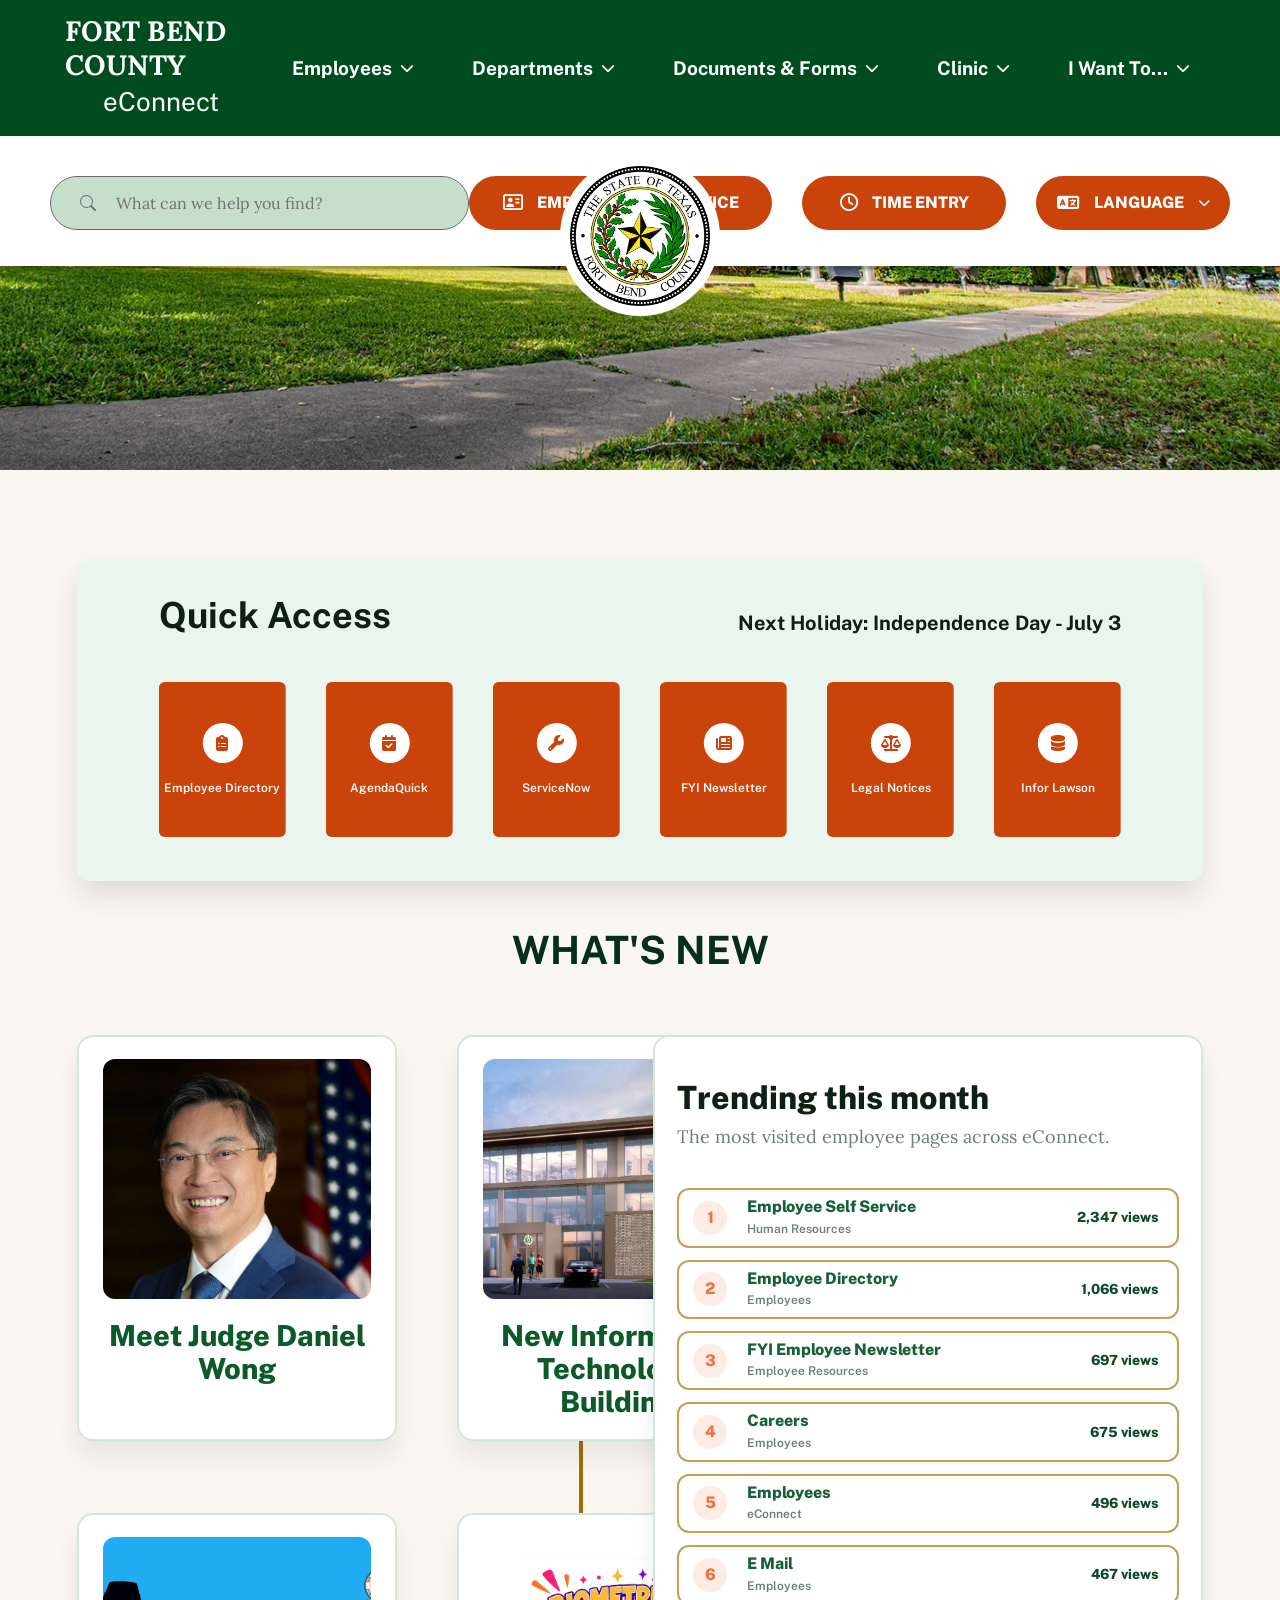
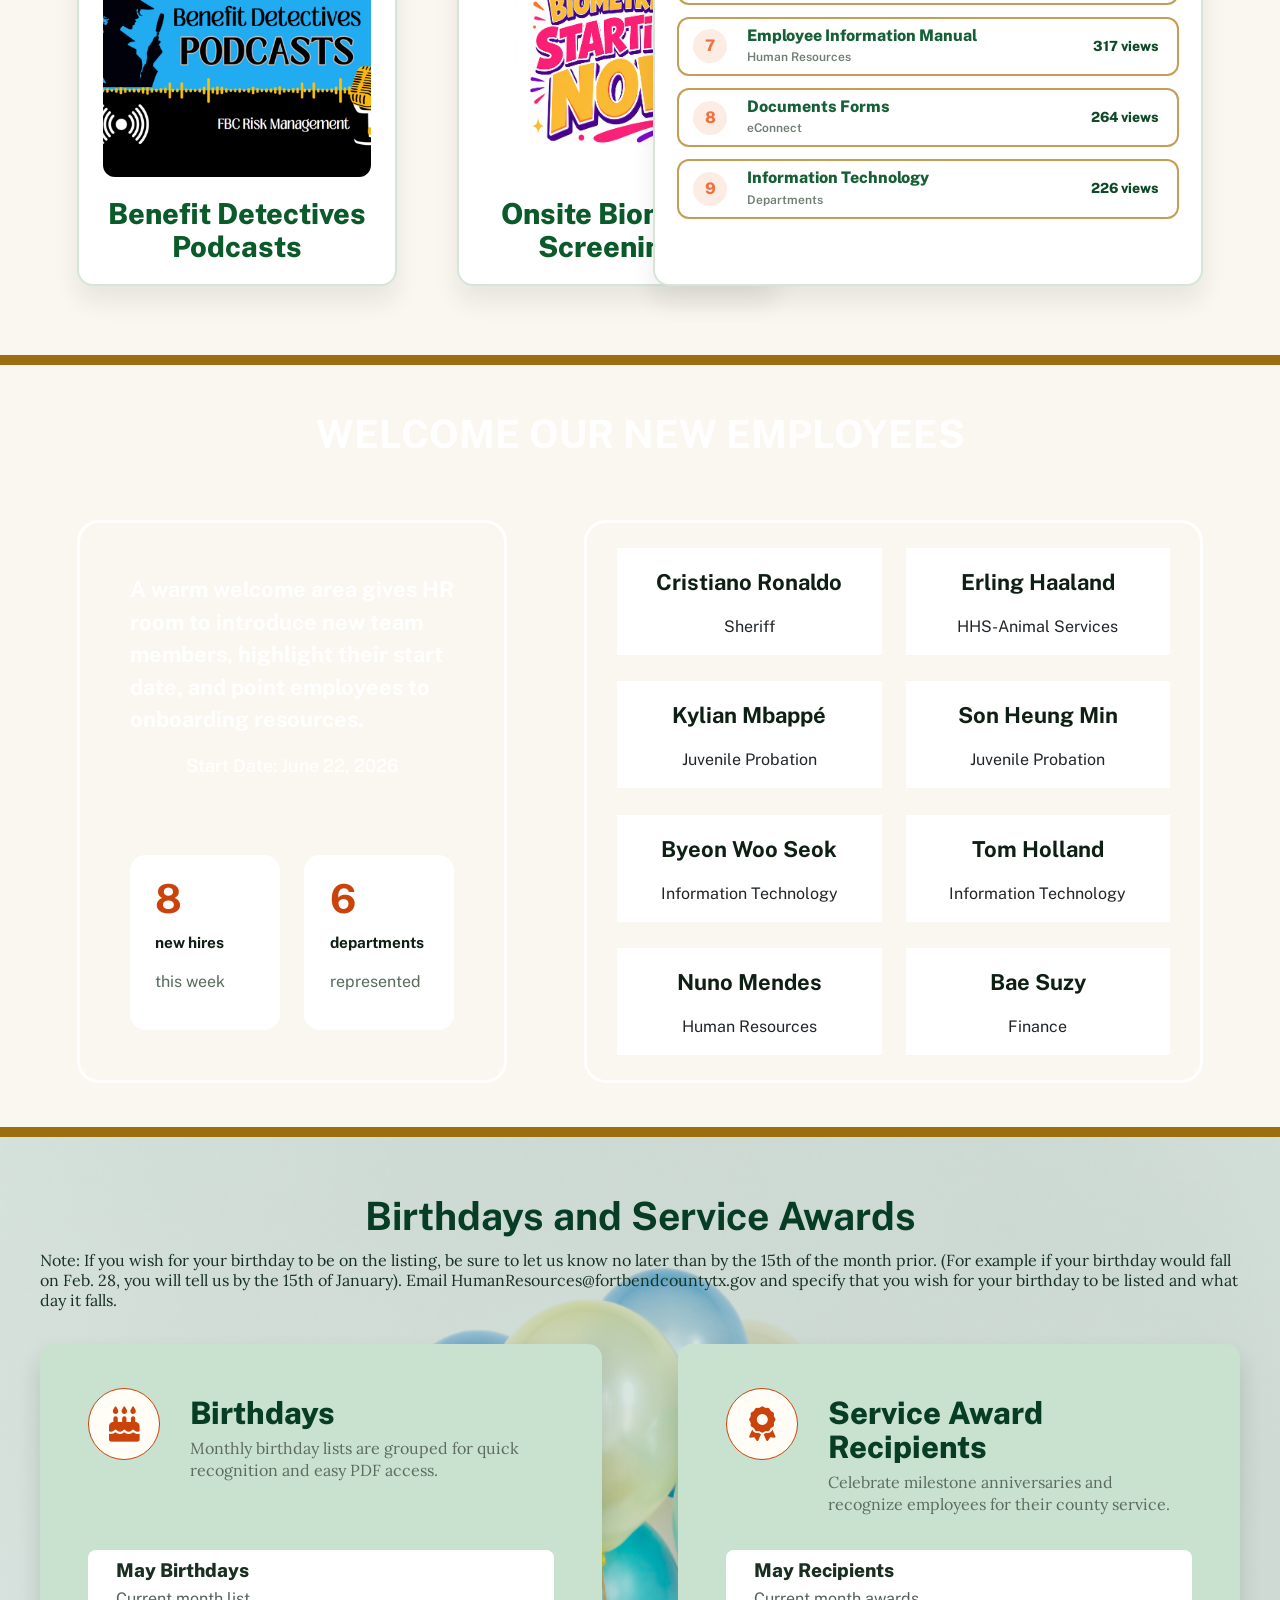
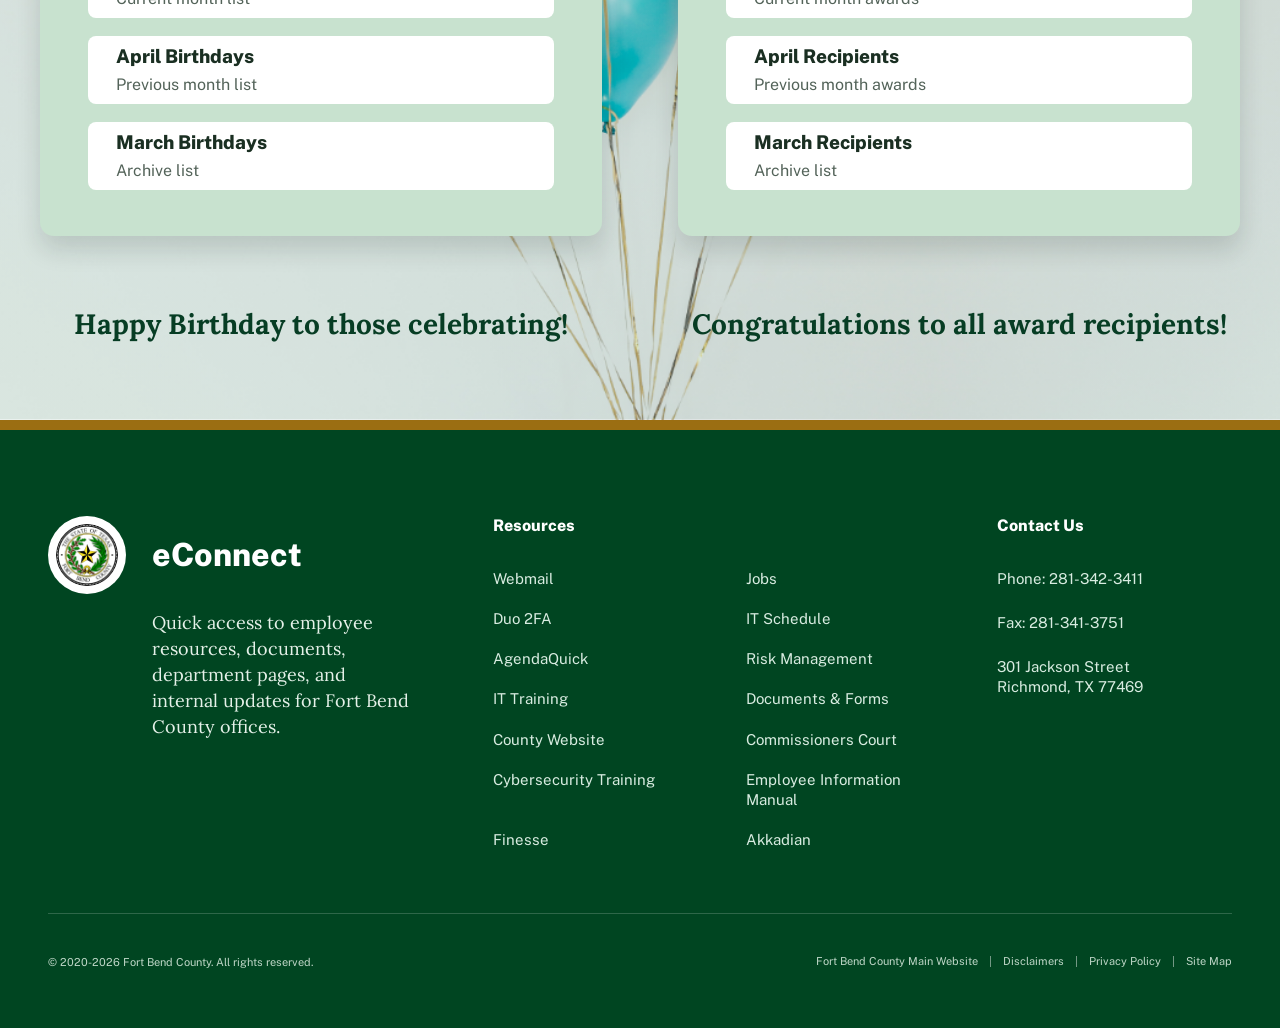
==== index.html @ 8e0fa28e "Add files via upload" ====
<!doctype html>
<html lang="en">

<head>
  <meta charset="UTF-8" />
  <meta name="viewport" content="width=device-width, initial-scale=1.0" />
  <meta http-equiv="Content-Language" content="en">
  <link rel="preconnect" href="https://fonts.googleapis.com" />
  <link rel="preconnect" href="https://fonts.gstatic.com" crossorigin />
  <link href="https://fonts.googleapis.com/css2?family=Public+Sans:ital,wght@0,100..900;1,100..900&display=swap"
    rel="stylesheet" />
  <link rel="preconnect" href="https://fonts.googleapis.com" />
  <link rel="preconnect" href="https://fonts.gstatic.com" crossorigin />
  <link
    href="https://fonts.googleapis.com/css2?family=Lora:ital,wght@0,400..700;1,400..700&family=Public+Sans:ital,wght@0,100..900;1,100..900&display=swap"
    rel="stylesheet" />
  <link href="https://cdn.jsdelivr.net/npm/bootstrap@5.3.8/dist/css/bootstrap.min.css" rel="stylesheet"
    integrity="sha384-sRIl4kxILFvY47J16cr9ZwB07vP4J8+LH7qKQnuqkuIAvNWLzeN8tE5YBujZqJLB" crossorigin="anonymous" />
  <link href="https://cdnjs.cloudflare.com/ajax/libs/font-awesome/6.5.1/css/all.min.css" rel="stylesheet"
    integrity="sha512-DTOQO9RWCH3ppGqcWaEA1BIZOC6xxalwEsw9c2QQeAIftl+Vegovlnee1c9QX4TctnWMn13TZye+giMm8e2LwA=="
    crossorigin="anonymous" referrerpolicy="no-referrer" />
  <link rel="stylesheet" href="./style.css" />
  <title>eConnect</title>
</head>

<body>
  <div class="header">
    <div class="title">
      <h2 id="fortbend"><a href="./index.html">FORT BEND COUNTY</a></h2>
      <p id="econnect"><a href="./index.html">eConnect</a></p>
    </div>

    <nav class="navigation" aria-label="Main navigation">
      <div class="nav-item">
        <button class="nav-link" type="button">
          Employees <i class="fa-solid fa-chevron-down" aria-hidden="true"></i>
        </button>
        <div class="mega-menu">
          <div class="mega-menu_content">
            <div class="mega-menu_column">
              <a href="#">457 Deferred Compensation</a>
              <a href="#">Active Shooter Training</a>
              <a href="#">Badge/ID</a>
              <a href="#">Benefits</a>
              <a href="#">Careers</a>
              <a href="#">Coronavirus Communications</a>
              <a href="#">Credit Union</a>
            </div>
            <div class="mega-menu_column">
              <a href="#">Discounts</a>
              <a href="#">E-Mail</a>
              <a href="#">Employee Assistance Program (EAP)</a>
              <a href="#">Employee Biweekly Payroll Schedule</a>
              <a href="https://econnect.fortbendcountytx.gov/employees/employee-directory/">Employee Directory</a>
              <a href="#">Employee Information Manual</a>
              <a href="#">Fraud Prevention &amp; Detection</a>
            </div>
            <div class="mega-menu_column">
              <a href="#">FYI Employee Newsletter</a>
              <a href="#">Health And Wellness Center</a>
              <a href="#">Holiday Schedule</a>
              <a href="#">Hotline</a>
              <a href="https://adfs2.co.fort-bend.tx.us/adfs/ls/" target="_blank" rel="noopener noreferrer">Infor Lawson
                Information</a>
              <a href="#">Mail Center Policies</a>
              <a href="#">New Hire Orientation</a>
            </div>
            <div class="mega-menu_column">
              <a href="#">Payroll Direct Deposit</a>
              <a href="#">Photo Gallery</a>
              <a href="#">Required Posters</a>
              <a href="#">Retirement Information</a>
              <a href="#">Training</a>
              <a href="#">W4 &amp; The New Tax Cut Law</a>
              <a href="#">Workday</a>
            </div>
          </div>
        </div>
      </div>

      <div class="nav-item">
        <button class="nav-link" type="button">
          Departments <i class="fa-solid fa-chevron-down" aria-hidden="true"></i>
        </button>
        <div class="mega-menu">
          <div class="mega-menu_content">
            <div class="mega-menu_column">
              <a href="#">Auditor's Office</a>
              <a href="#">Budget Office</a>
              <a href="#">Commissioners Court</a>
              <a href="#">County Judge's Office</a>
              <a href="#">Emergency Medical Services</a>
            </div>
            <div class="mega-menu_column">
              <a href="#">Facilities Management</a>
              <a href="#">Fleet Management</a>
              <a href="#">Health &amp; Human Services</a>
              <a href="#">Homeland Security &amp; Emergency Management</a>
            </div>
            <div class="mega-menu_column">
              <a href="#">Human Resources</a>
              <a href="./informationTechnology.html">Information Technology</a>
              <a href="#">Mail Center</a>
              <a href="#">Purchasing</a>
            </div>
            <div class="mega-menu_column">
              <a href="#">Records Management</a>
              <a href="#">Risk Management</a>
              <a href="#">Sheriff's Office</a>
              <a href="#">Sheriff's Office Civil Service Commission</a>
            </div>
          </div>
        </div>
      </div>

      <div class="nav-item">
        <button class="nav-link" type="button">
          Documents &amp; Forms <i class="fa-solid fa-chevron-down" aria-hidden="true"></i>
        </button>
        <div class="mega-menu">
          <div class="mega-menu_content">
            <div class="mega-menu_column">
              <a href="#">Auditor's Office Forms</a>
              <a href="#">Fleet Management Forms</a>
              <a href="#">Budget Documents &amp; Forms</a>
            </div>
            <div class="mega-menu_column">
              <a href="#">Health &amp; Human Services Documents &amp; Forms</a>
              <a href="#">Human Resources Forms</a>
            </div>
            <div class="mega-menu_column">
              <a href="#">Information Technology Documents &amp; Forms</a>
              <a href="#">Purchasing Forms</a>
            </div>
            <div class="mega-menu_column">
              <a href="#">Risk Management Forms</a>
              <a href="#">Sheriff's Office Documents</a>
            </div>
          </div>
        </div>
      </div>

      <div class="nav-item">
        <button class="nav-link" type="button">
          Clinic <i class="fa-solid fa-chevron-down" aria-hidden="true"></i>
        </button>
        <div class="mega-menu">
          <div class="mega-menu_content">
            <div class="mega-menu_column">
              <a href="#">Appointments</a>
              <a href="#">About</a>
            </div>
            <div class="mega-menu_column">
              <a href="#">Eligibility</a>
              <a href="#">Information</a>
            </div>
            <div class="mega-menu_column">
              <a href="#">Survey</a>
              <a href="#">Events</a>
            </div>
            <div class="mega-menu_column">
              <a href="#">FAQs</a>
              <a href="#">Contact Us</a>
            </div>
          </div>
        </div>
      </div>

      <div class="nav-item">
        <button class="nav-link" type="button">
          I Want To... <i class="fa-solid fa-chevron-down" aria-hidden="true"></i>
        </button>
        <div class="mega-menu">
          <div class="mega-menu_content">
            <div class="mega-menu_column">
              <a href="#">Apply For A Job Posting</a>
              <a href="#">Apply For An Employee Badge</a>
              <a href="#">Complete The Fitness Center Waiver</a>
              <a href="#">Contact Boon Chapman FBC Member Advocate Services</a>
            </div>
            <div class="mega-menu_column">
              <a href="#">Find My Missing Money</a>
              <a href="#">Learn More About Health Benefits</a>
              <a href="#">Report An Incident To Risk Management</a>
              <a href="#">Request A Department Social Media Account</a>
            </div>
            <div class="mega-menu_column">
              <a href="#">Request Language Services</a>
              <a href="#">Request A Mobile Device</a>
              <a href="#">Search For In-Network Providers</a>
              <a href="#">See The Diversity Calendar</a>
            </div>
            <div class="mega-menu_column">
              <a href="#">See Employee Discounts</a>
              <a href="#">See PC Hardware/Software Quotes</a>
              <a href="#">See Retirement Information</a>
            </div>
          </div>
        </div>
      </div>
    </nav>
  </div>

  <div class="header2">
    <div class="search-wrapper">
      <svg xmlns="http://www.w3.org/2000/svg" width="16" height="16" fill="currentColor"
        class="bi bi-search search-icon" viewBox="0 0 16 16">
        <path
          d="M11.742 10.344a6.5 6.5 0 1 0-1.397 1.398h-.001q.044.06.098.115l3.85 3.85a1 1 0 0 0 1.415-1.414l-3.85-3.85a1 1 0 0 0-.115-.1zM12 6.5a5.5 5.5 0 1 1-11 0 5.5 5.5 0 0 1 11 0" />
      </svg>
      <input class="form-control" id="search-input" type="search" placeholder="What can we help you find?"
        aria-label="Search" />
    </div>

    <div class="center-logo">
      <div class="seal-bar"></div>
      <img class="logo" src="./images/fortbendcounty-logo.png" alt="Logo" />
    </div>

    <div class="heading-buttons">
      <a class="self-service"
        href="https://econnect.fortbendcountytx.gov/departments/human-resources/employee-self-service/">
        <i class="heading-button_icon fa-regular fa-address-card" aria-hidden="true"></i>
        <span>EMPLOYEE SELF SERVICE</span>
      </a>
      <a class="time-entry" href="https://timekeeping.fortbendcountytx.gov/" target="_blank" rel="noopener noreferrer">
        <i class="heading-button_icon fa-regular fa-clock" aria-hidden="true"></i>
        <span>TIME ENTRY</span>
      </a>
      <div class="language-dropdown">
        <button class="language" type="button" aria-haspopup="true" aria-expanded="false">
          <i class="heading-button_icon fa-solid fa-language" aria-hidden="true"></i>
          <span>LANGUAGE</span>
          <i class="language-chevron fa-solid fa-chevron-down" aria-hidden="true"></i>
        </button>
        <div class="language-menu" id="language-menu">
          <a href="#" data-lang="en">
            <span class="language-flag_emoji" aria-hidden="true">🇺🇸</span>
            <span>English</span>
          </a>
          <a href="#" data-lang="es">
            <span class="language-flag_emoji" aria-hidden="true">🇪🇸</span>
            <span>Spanish</span>
          </a>
          <a href="#" data-lang="fr">
            <span class="language-flag_emoji" aria-hidden="true">🇫🇷</span>
            <span>French</span>
          </a>
          <a href="#" data-lang="de">
            <span class="language-flag_emoji" aria-hidden="true">🇩🇪</span>
            <span>German</span>
          </a>
          <a href="#" data-lang="it">
            <span class="language-flag_emoji" aria-hidden="true">🇮🇹</span>
            <span>Italian</span>
          </a>
          <a href="#" data-lang="pt">
            <span class="language-flag_emoji" aria-hidden="true">🇵🇹</span>
            <span>Portuguese</span>
          </a>
          <a href="#" data-lang="nl">
            <span class="language-flag_emoji" aria-hidden="true">🇳🇱</span>
            <span>Dutch</span>
          </a>
          <a href="#" data-lang="sv">
            <span class="language-flag_emoji" aria-hidden="true">🇸🇪</span>
            <span>Swedish</span>
          </a>
          <a href="#" data-lang="no">
            <span class="language-flag_emoji" aria-hidden="true">🇳🇴</span>
            <span>Norwegian</span>
          </a>
          <a href="#" data-lang="da">
            <span class="language-flag_emoji" aria-hidden="true">🇩🇰</span>
            <span>Danish</span>
          </a>
          <a href="#" data-lang="fi">
            <span class="language-flag_emoji" aria-hidden="true">🇫🇮</span>
            <span>Finnish</span>
          </a>
          <a href="#" data-lang="is">
            <span class="language-flag_emoji" aria-hidden="true">🇮🇸</span>
            <span>Icelandic</span>
          </a>
          <a href="#" data-lang="ga">
            <span class="language-flag_emoji" aria-hidden="true">🇮🇪</span>
            <span>Irish</span>
          </a>
          <a href="#" data-lang="cy">
            <span class="language-flag_emoji" aria-hidden="true">🏴</span>
            <span>Welsh</span>
          </a>
          <a href="#" data-lang="pl">
            <span class="language-flag_emoji" aria-hidden="true">🇵🇱</span>
            <span>Polish</span>
          </a>
          <a href="#" data-lang="cs">
            <span class="language-flag_emoji" aria-hidden="true">🇨🇿</span>
            <span>Czech</span>
          </a>
          <a href="#" data-lang="sk">
            <span class="language-flag_emoji" aria-hidden="true">🇸🇰</span>
            <span>Slovak</span>
          </a>
          <a href="#" data-lang="hu">
            <span class="language-flag_emoji" aria-hidden="true">🇭🇺</span>
            <span>Hungarian</span>
          </a>
          <a href="#" data-lang="ro">
            <span class="language-flag_emoji" aria-hidden="true">🇷🇴</span>
            <span>Romanian</span>
          </a>
          <a href="#" data-lang="bg">
            <span class="language-flag_emoji" aria-hidden="true">🇧🇬</span>
            <span>Bulgarian</span>
          </a>
          <a href="#" data-lang="el">
            <span class="language-flag_emoji" aria-hidden="true">🇬🇷</span>
            <span>Greek</span>
          </a>
          <a href="#" data-lang="uk">
            <span class="language-flag_emoji" aria-hidden="true">🇺🇦</span>
            <span>Ukrainian</span>
          </a>
          <a href="#" data-lang="ru">
            <span class="language-flag_emoji" aria-hidden="true">🇷🇺</span>
            <span>Russian</span>
          </a>
          <a href="#" data-lang="hr">
            <span class="language-flag_emoji" aria-hidden="true">🇭🇷</span>
            <span>Croatian</span>
          </a>
          <a href="#" data-lang="sr">
            <span class="language-flag_emoji" aria-hidden="true">🇷🇸</span>
            <span>Serbian</span>
          </a>
          <a href="#" data-lang="bs">
            <span class="language-flag_emoji" aria-hidden="true">🇧🇦</span>
            <span>Bosnian</span>
          </a>
          <a href="#" data-lang="sl">
            <span class="language-flag_emoji" aria-hidden="true">🇸🇮</span>
            <span>Slovenian</span>
          </a>
          <a href="#" data-lang="sq">
            <span class="language-flag_emoji" aria-hidden="true">🇦🇱</span>
            <span>Albanian</span>
          </a>
          <a href="#" data-lang="tr">
            <span class="language-flag_emoji" aria-hidden="true">🇹🇷</span>
            <span>Turkish</span>
          </a>
          <a href="#" data-lang="hy">
            <span class="language-flag_emoji" aria-hidden="true">🇦🇲</span>
            <span>Armenian</span>
          </a>
          <a href="#" data-lang="ka">
            <span class="language-flag_emoji" aria-hidden="true">🇬🇪</span>
            <span>Georgian</span>
          </a>
          <a href="#" data-lang="az">
            <span class="language-flag_emoji" aria-hidden="true">🇦🇿</span>
            <span>Azerbaijani</span>
          </a>
          <a href="#" data-lang="ar">
            <span class="language-flag_emoji" aria-hidden="true">🇸🇦</span>
            <span>Arabic</span>
          </a>
          <a href="#" data-lang="iw">
            <span class="language-flag_emoji" aria-hidden="true">🇮🇱</span>
            <span>Hebrew</span>
          </a>
          <a href="#" data-lang="fa">
            <span class="language-flag_emoji" aria-hidden="true">🇮🇷</span>
            <span>Persian</span>
          </a>
          <a href="#" data-lang="ps">
            <span class="language-flag_emoji" aria-hidden="true">🇦🇫</span>
            <span>Pashto</span>
          </a>
          <a href="#" data-lang="ur">
            <span class="language-flag_emoji" aria-hidden="true">🇵🇰</span>
            <span>Urdu</span>
          </a>
          <a href="#" data-lang="hi">
            <span class="language-flag_emoji" aria-hidden="true">🇮🇳</span>
            <span>Hindi</span>
          </a>
          <a href="#" data-lang="bn">
            <span class="language-flag_emoji" aria-hidden="true">🇧🇩</span>
            <span>Bengali</span>
          </a>
          <a href="#" data-lang="pa">
            <span class="language-flag_emoji" aria-hidden="true">🇮🇳</span>
            <span>Punjabi</span>
          </a>
          <a href="#" data-lang="gu">
            <span class="language-flag_emoji" aria-hidden="true">🇮🇳</span>
            <span>Gujarati</span>
          </a>
          <a href="#" data-lang="mr">
            <span class="language-flag_emoji" aria-hidden="true">🇮🇳</span>
            <span>Marathi</span>
          </a>
          <a href="#" data-lang="ta">
            <span class="language-flag_emoji" aria-hidden="true">🇮🇳</span>
            <span>Tamil</span>
          </a>
          <a href="#" data-lang="te">
            <span class="language-flag_emoji" aria-hidden="true">🇮🇳</span>
            <span>Telugu</span>
          </a>
          <a href="#" data-lang="kn">
            <span class="language-flag_emoji" aria-hidden="true">🇮🇳</span>
            <span>Kannada</span>
          </a>
          <a href="#" data-lang="ml">
            <span class="language-flag_emoji" aria-hidden="true">🇮🇳</span>
            <span>Malayalam</span>
          </a>
          <a href="#" data-lang="si">
            <span class="language-flag_emoji" aria-hidden="true">🇱🇰</span>
            <span>Sinhala</span>
          </a>
          <a href="#" data-lang="ne">
            <span class="language-flag_emoji" aria-hidden="true">🇳🇵</span>
            <span>Nepali</span>
          </a>
          <a href="#" data-lang="zh-CN">
            <span class="language-flag_emoji" aria-hidden="true">🇨🇳</span>
            <span>Chinese</span>
          </a>
          <a href="#" data-lang="ja">
            <span class="language-flag_emoji" aria-hidden="true">🇯🇵</span>
            <span>Japanese</span>
          </a>
          <a href="#" data-lang="ko">
            <span class="language-flag_emoji" aria-hidden="true">🇰🇷</span>
            <span>Korean</span>
          </a>
          <a href="#" data-lang="mn">
            <span class="language-flag_emoji" aria-hidden="true">🇲🇳</span>
            <span>Mongolian</span>
          </a>
          <a href="#" data-lang="th">
            <span class="language-flag_emoji" aria-hidden="true">🇹🇭</span>
            <span>Thai</span>
          </a>
          <a href="#" data-lang="lo">
            <span class="language-flag_emoji" aria-hidden="true">🇱🇦</span>
            <span>Lao</span>
          </a>
          <a href="#" data-lang="km">
            <span class="language-flag_emoji" aria-hidden="true">🇰🇭</span>
            <span>Khmer</span>
          </a>
          <a href="#" data-lang="my">
            <span class="language-flag_emoji" aria-hidden="true">🇲🇲</span>
            <span>Burmese</span>
          </a>
          <a href="#" data-lang="vi">
            <span class="language-flag_emoji" aria-hidden="true">🇻🇳</span>
            <span>Vietnamese</span>
          </a>
          <a href="#" data-lang="id">
            <span class="language-flag_emoji" aria-hidden="true">🇮🇩</span>
            <span>Indonesian</span>
          </a>
          <a href="#" data-lang="ms">
            <span class="language-flag_emoji" aria-hidden="true">🇲🇾</span>
            <span>Malay</span>
          </a>
          <a href="#" data-lang="tl">
            <span class="language-flag_emoji" aria-hidden="true">🇵🇭</span>
            <span>Filipino</span>
          </a>
          <a href="#" data-lang="kk">
            <span class="language-flag_emoji" aria-hidden="true">🇰🇿</span>
            <span>Kazakh</span>
          </a>
          <a href="#" data-lang="uz">
            <span class="language-flag_emoji" aria-hidden="true">🇺🇿</span>
            <span>Uzbek</span>
          </a>
          <a href="#" data-lang="ky">
            <span class="language-flag_emoji" aria-hidden="true">🇰🇬</span>
            <span>Kyrgyz</span>
          </a>
          <a href="#" data-lang="tg">
            <span class="language-flag_emoji" aria-hidden="true">🇹🇯</span>
            <span>Tajik</span>
          </a>
          <a href="#" data-lang="tk">
            <span class="language-flag_emoji" aria-hidden="true">🇹🇲</span>
            <span>Turkmen</span>
          </a>
          <a href="#" data-lang="sw">
            <span class="language-flag_emoji" aria-hidden="true">🇰🇪</span>
            <span>Swahili</span>
          </a>
          <a href="#" data-lang="am">
            <span class="language-flag_emoji" aria-hidden="true">🇪🇹</span>
            <span>Amharic</span>
          </a>
          <a href="#" data-lang="so">
            <span class="language-flag_emoji" aria-hidden="true">🇸🇴</span>
            <span>Somali</span>
          </a>
          <a href="#" data-lang="ha">
            <span class="language-flag_emoji" aria-hidden="true">🇳🇬</span>
            <span>Hausa</span>
          </a>
          <a href="#" data-lang="yo">
            <span class="language-flag_emoji" aria-hidden="true">🇳🇬</span>
            <span>Yoruba</span>
          </a>
          <a href="#" data-lang="ig">
            <span class="language-flag_emoji" aria-hidden="true">🇳🇬</span>
            <span>Igbo</span>
          </a>
          <a href="#" data-lang="zu">
            <span class="language-flag_emoji" aria-hidden="true">🇿🇦</span>
            <span>Zulu</span>
          </a>
          <a href="#" data-lang="xh">
            <span class="language-flag_emoji" aria-hidden="true">🇿🇦</span>
            <span>Xhosa</span>
          </a>
          <a href="#" data-lang="af">
            <span class="language-flag_emoji" aria-hidden="true">🇿🇦</span>
            <span>Afrikaans</span>
          </a>
          <a href="#" data-lang="mg">
            <span class="language-flag_emoji" aria-hidden="true">🇲🇬</span>
            <span>Malagasy</span>
          </a>
          <a href="#" data-lang="rw">
            <span class="language-flag_emoji" aria-hidden="true">🇷🇼</span>
            <span>Kinyarwanda</span>
          </a>
          <a href="#" data-lang="st">
            <span class="language-flag_emoji" aria-hidden="true">🇱🇸</span>
            <span>Sesotho</span>
          </a>
          <a href="#" data-lang="tn">
            <span class="language-flag_emoji" aria-hidden="true">🇧🇼</span>
            <span>Setswana</span>
          </a>
          <a href="#" data-lang="sn">
            <span class="language-flag_emoji" aria-hidden="true">🇿🇼</span>
            <span>Shona</span>
          </a>
          <a href="#" data-lang="mi">
            <span class="language-flag_emoji" aria-hidden="true">🇳🇿</span>
            <span>Maori</span>
          </a>
          <a href="#" data-lang="sm">
            <span class="language-flag_emoji" aria-hidden="true">🇼🇸</span>
            <span>Samoan</span>
          </a>
          <a href="#" data-lang="to">
            <span class="language-flag_emoji" aria-hidden="true">🇹🇴</span>
            <span>Tongan</span>
          </a>
          <a href="#" data-lang="fj">
            <span class="language-flag_emoji" aria-hidden="true">🇫🇯</span>
            <span>Fijian</span>
          </a>
          <a href="#" data-lang="haw">
            <span class="language-flag_emoji" aria-hidden="true">🇺🇸</span>
            <span>Hawaiian</span>
          </a>
          <a href="#" data-lang="iu">
            <span class="language-flag_emoji" aria-hidden="true">🇨🇦</span>
            <span>Inuktitut</span>
          </a>
          <a href="#" data-lang="kl">
            <span class="language-flag_emoji" aria-hidden="true">🇬🇱</span>
            <span>Greenlandic</span>
          </a>
          <a href="#" data-lang="qu">
            <span class="language-flag_emoji" aria-hidden="true">🇵🇪</span>
            <span>Quechua</span>
          </a>
          <a href="#" data-lang="gn">
            <span class="language-flag_emoji" aria-hidden="true">🇵🇾</span>
            <span>Guarani</span>
          </a>
          <a href="#" data-lang="ay">
            <span class="language-flag_emoji" aria-hidden="true">🇧🇴</span>
            <span>Aymara</span>
          </a>
          <a href="#" data-lang="ht">
            <span class="language-flag_emoji" aria-hidden="true">🇭🇹</span>
            <span>Haitian Creole</span>
          </a>
        </div>
      </div>
    </div>

    <div id="google_translate_element" class="google-translate-hidden"></div>
  </div>

  <div class="hero-section">
    <div class="main-image">
      <img class="hero-image" src="./images/hero-image.jpg" alt="hero image" />
    </div>

    <div class="quick-access-container">
      <div class="access-infor">
        <p class="quick-access">Quick Access</p>
        <p class="next-holiday">Next Holiday: Independence Day - July 3</p>
      </div>

      <div class="buttons-container">
        <a id="employee-directory" href="https://econnect.fortbendcountytx.gov/employees/employee-directory/">
          <span class="button-icon"><i class="fa-solid fa-clipboard-list" aria-hidden="true"></i></span>
          <span class="button-label">Employee Directory</span>
        </a>
        <a id="agendaQuick" href="https://agendalink.fortbendcountytx.gov/frsv5/fas/default.cfm?con=agendalink"
          target="_blank" rel="noopener noreferrer">
          <span class="button-icon"><i class="fa-solid fa-calendar-check" aria-hidden="true"></i></span>
          <span class="button-label">AgendaQuick</span>
        </a>
        <a id="service-now"
          href="https://login.microsoftonline.com/f51024a8-5890-47b4-b37c-efedd38636c9/saml2?SAMLRequest=lVLLbtswEPwVgXdJ1FsiLAOqjaIG0lSI3R56o6SVQ4AiVS7lpH9fhXaR9NAUvXJnZ2ZnuEE%2ByXhmzWIf1QP8WACt9zxJhew6qcliFNMcBTLFJ0Bme3ZsPt%2BxOKBsNtrqXkviNYhgrNBqpxUuE5gjmIvo4evDXU0erZ2RheGoje1ADfY5wOvYV%2Fop6PUUKn6Z%2BRmCQRNvv5oQir%2Bwve5KfRYqmERvNOrRaiWFArc6ZhGNU176WVlRPy261O%2BSovdhhGFIyjzJ%2Byp01xDvozY9uGNrMnKJQLzDvibH%2B12Vcg4069I8oQnNeJwmRVkVZVHlXZ5H%2BQrEliOKC7yuIi5wUGi5sjWJaZz7tPBpdYopS3MWZQEti%2B%2FEa28xfRBqEOr8fqbdFYTs0%2BnU%2Bu2X48kRXMQA5n5F%2F3ec38Cgi3JlJ9uNS4I56%2BZt1e%2B74r%2F7Jdt%2Fy2%2FCtyI3yZm9uD%2FsWy1F%2F9NrpNRPOwPcrhdZs4ArZ%2BL27z6iIHIvYvBHB2UwcSGbYTCASMLtTffP77z9BQ%3D%3D&RelayState=ee70396083460f90f34ce940ceaad374&sso_reload=true"
          target="_blank" rel="noopener noreferrer">
          <span class="button-icon"><i class="fa-solid fa-wrench" aria-hidden="true"></i></span>
          <span class="button-label">ServiceNow</span>
        </a>
        <button id="newsletter" type="button">
          <span class="button-icon"><i class="fa-solid fa-newspaper" aria-hidden="true"></i></span>
          <span class="button-label">FYI Newsletter</span>
        </button>
        <a id="legal-notices" href="https://fbclegalnotices.fortbendcountytx.gov/infaxinc/courtsight/default.asp"
          target="_blank" rel="noopener noreferrer">
          <span class="button-icon"><i class="fa-solid fa-scale-balanced" aria-hidden="true"></i></span>
          <span class="button-label">Legal Notices</span>
        </a>
        <a id="infor-lawson" href="https://adfs2.co.fort-bend.tx.us/adfs/ls/" target="_blank" rel="noopener noreferrer">
          <span class="button-icon"><i class="fa-solid fa-database" aria-hidden="true"></i></span>
          <span class="button-label">Infor Lawson</span>
        </a>
      </div>
    </div>
  </div>

  <section class="news">
    <p class="news_title">WHAT'S NEW</p>

    <div class="news_content">
      <div class="news_grid">
        <a class="news-card" href="https://econnect.fortbendcountytx.gov/departments/county-judges-office/">
          <img class="news-card_image" src="./images/daniel-wong-headshot-1.png" alt="Daniel Wong" />
          <p class="news-card_title">Meet Judge Daniel Wong</p>
        </a>

        <a class="news-card" href="https://econnect.fortbendcountytx.gov/departments/information-technology/new-it-building/">
          <img class="news-card_image" src="./images/IT_Building_Exterior-1536x667.jpg" alt="Groundbreaking ceremony" />
          <p class="news-card_titleIT">New Information Technology Building</p>
        </a>

        <a class="news-card" href="https://econnect.fortbendcountytx.gov/departments/risk-management/podcast/" target="_blank">
          <img class="news-card_image" src="./images/podcast.png" alt="Podcast" />
          <p class="news-card_title">Benefit Detectives Podcasts</p>
        </a>

        <a class="news-card" href="https://econnect.fortbendcountytx.gov/departments/risk-management/biometric-screenings/">
          <img class="news-card_image" src="./images/test7.png" alt="Biometrics" />
          <p class="news-card_title">Onsite Biometric Screenings</p>
        </a>
      </div>

      <div class="news_divider"></div>
      <aside class="trending">
        <h2 class="trending_title">Trending this month</h2>
        <p class="trending_description">
          The most visited employee pages across eConnect.
        </p>

        <ol class="trending_list">
          <li class="trending_item">
            <span class="trending_rank">1</span>
            <div>
              <h3 class="trending_name">Employee Self Service</h3>
              <p class="trending_category">Human Resources</p>
            </div>
            <p class="trending_views">2,347 views</p>
          </li>

          <li class="trending_item">
            <span class="trending_rank">2</span>
            <div>
              <h3 class="trending_name">Employee Directory</h3>
              <p class="trending_category">Employees</p>
            </div>
            <p class="trending_views">1,066 views</p>
          </li>

          <li class="trending_item">
            <span class="trending_rank">3</span>
            <div>
              <h3 class="trending_name">FYI Employee Newsletter</h3>
              <p class="trending_category">Employee Resources</p>
            </div>
            <p class="trending_views">697 views</p>
          </li>

          <li class="trending_item">
            <span class="trending_rank">4</span>
            <div>
              <h3 class="trending_name">Careers</h3>
              <p class="trending_category">Employees</p>
            </div>
            <p class="trending_views">675 views</p>
          </li>

          <li class="trending_item">
            <span class="trending_rank">5</span>
            <div>
              <h3 class="trending_name">Employees</h3>
              <p class="trending_category">eConnect</p>
            </div>
            <p class="trending_views">496 views</p>
          </li>

          <li class="trending_item">
            <span class="trending_rank">6</span>
            <div>
              <h3 class="trending_name">E Mail</h3>
              <p class="trending_category">Employees</p>
            </div>
            <p class="trending_views">467 views</p>
          </li>

          <li class="trending_item">
            <span class="trending_rank">7</span>
            <div>
              <h3 class="trending_name">Employee Information Manual</h3>
              <p class="trending_category">Human Resources</p>
            </div>
            <p class="trending_views">317 views</p>
          </li>

          <li class="trending_item">
            <span class="trending_rank">8</span>
            <div>
              <h3 class="trending_name">Documents Forms</h3>
              <p class="trending_category">eConnect</p>
            </div>
            <p class="trending_views">264 views</p>
          </li>

          <li class="trending_item">
            <span class="trending_rank">9</span>
            <div>
              <h3 class="trending_name">Information Technology</h3>
              <p class="trending_category">Departments</p>
            </div>
            <p class="trending_views">226 views</p>
          </li>
        </ol>
      </aside>
    </div>
  </section>

  <div class="new-employees">
    <div class="background-slide slide-1"></div>
    <div class="background-slide slide-2"></div>
    <div class="background-slide slide-3"></div>
    <div class="background-slide slide-4"></div>
    <div class="background-slide slide-5"></div>

    <div class="new-employees-content">
      <p class="welcome-employees">WELCOME OUR NEW EMPLOYEES</p>
      <div class="main-infor">
        <div class="welcome-section">
          <p class="welcome-description">
            A warm welcome area gives HR room to introduce new team members,
            highlight their start date, and point employees to onboarding
            resources.
          </p>

          <p class="start-date">Start Date: June 22, 2026</p>

          <div class="stats-container">
            <div class="stat-card">
              <h1 class="stat-number">8</h1>
              <p class="stat-label">new hires</p>
              <p class="stat-subtext">this week</p>
            </div>

            <div class="stat-card">
              <h1 class="stat-number">6</h1>
              <p class="stat-label">departments</p>
              <p class="stat-subtext">represented</p>
            </div>
          </div>
        </div>

        <div class="employee-list">
          <div class="employee-card">
            <p class="employee-name">Cristiano Ronaldo</p>
            <p class="employee-department">Sheriff</p>
          </div>

          <div class="employee-card">
            <p class="employee-name">Erling Haaland</p>
            <p class="employee-department">HHS-Animal Services</p>
          </div>

          <div class="employee-card">
            <p class="employee-name">Kylian Mbappé</p>
            <p class="employee-department">Juvenile Probation</p>
          </div>

          <div class="employee-card">
            <p class="employee-name">Son Heung Min</p>
            <p class="employee-department">Juvenile Probation</p>
          </div>

          <div class="employee-card">
            <p class="employee-name">Byeon Woo Seok</p>
            <p class="employee-department">Information Technology</p>
          </div>

          <div class="employee-card">
            <p class="employee-name">Tom Holland</p>
            <p class="employee-department">Information Technology</p>
          </div>

          <div class="employee-card">
            <p class="employee-name">Nuno Mendes</p>
            <p class="employee-department">Human Resources</p>
          </div>

          <div class="employee-card">
            <p class="employee-name">Bae Suzy</p>
            <p class="employee-department">Finance</p>
          </div>
        </div>
      </div>
    </div>
  </div>

  <section class="birthdays-awards">
    <h2 class="birthdays-awards_title">Birthdays and Service Awards</h2>
    <p class="birthdays-awards_note">
      Note: If you wish for your birthday to be on the listing, be sure to let
      us know no later than by the 15th of the month prior. (For example if
      your birthday would fall on Feb. 28, you will tell us by the 15th of
      January). Email HumanResources@fortbendcountytx.gov and specify that you
      wish for your birthday to be listed and what day it falls.
    </p>

    <div class="birthdays-awards_cards">
      <article class="birthdays-awards_card">
        <div class="birthdays-awards_header">
          <div class="birthdays-awards_icon">
            <i class="fa-solid fa-cake-candles" aria-hidden="true"></i>
          </div>
          <div>
            <h3 class="birthdays-awards_heading">Birthdays</h3>
            <p class="birthdays-awards_description">
              Monthly birthday lists are grouped for quick recognition and
              easy PDF access.
            </p>
          </div>
        </div>

        <div class="birthdays-awards_links">
          <a href="https://econnectdocs.fortbendcountytx.gov/Departments/Human-Resources/Birthdays-Awards/2026/MayBirthdayListing.pdf" target="_blank">
            <span>May Birthdays</span>
            <small>Current month list</small>
          </a>
          <a href="https://econnectdocs.fortbendcountytx.gov/Departments/Human-Resources/Birthdays-Awards/2026/AprilBirthdayListing.pdf" target="_blank">
            <span>April Birthdays</span>
            <small>Previous month list</small>
          </a>
          <a href="https://econnectdocs.fortbendcountytx.gov/Departments/Human-Resources/Birthdays-Awards/2026/MarchBirthdayListing.pdf" target="_blank">
            <span>March Birthdays</span>
            <small>Archive list</small>
          </a>
        </div>
      </article>

      <article class="birthdays-awards_card">
        <div class="birthdays-awards_header">
          <div class="birthdays-awards_icon">
            <i class="fa-solid fa-award" aria-hidden="true"></i>
          </div>
          <div>
            <h3 class="birthdays-awards_heading">Service Award Recipients</h3>
            <p class="birthdays-awards_description">
              Celebrate milestone anniversaries and recognize employees for
              their county service.
            </p>
          </div>
        </div>

        <div class="birthdays-awards_links">
          <a href="https://econnectdocs.fortbendcountytx.gov/Departments/Human-Resources/Birthdays-Awards/2026/MayServiceAwards.pdf" target="_blank">
            <span>May Recipients</span>
            <small>Current month awards</small>
          </a>
          <a href="https://econnectdocs.fortbendcountytx.gov/Departments/Human-Resources/Birthdays-Awards/2026/AprilServiceAwards.pdf" target="_blank">
            <span>April Recipients</span>
            <small>Previous month awards</small>
          </a>
          <a href="https://econnectdocs.fortbendcountytx.gov/Departments/Human-Resources/Birthdays-Awards/2026/MarchServiceAwards.pdf" target="_blank">
            <span>March Recipients</span>
            <small>Archive list</small>
          </a>
        </div>
      </article>
    </div>

    <div class="birthdays-awards_footer">
      <p>Happy Birthday to those celebrating!</p>
      <p>Congratulations to all award recipients!</p>
    </div>
  </section>

  <footer class="site-footer">
    <div class="site-footer_content">
      <div class="site-footer_brand">
        <div class="site-footer_brand-header">
          <img class="site-footer_logo" src="./images/fortbendcounty-logo.png" alt="Fort Bend County logo" />
          <h2>eConnect</h2>
        </div>
        <p>
          Quick access to employee resources, documents, department pages, and
          internal updates for Fort Bend County offices.
        </p>
      </div>

      <nav class="site-footer_resources" aria-label="Footer resources">
        <h3>Resources</h3>
        <div class="site-footer_links">
          <a href="#">Webmail</a>
          <a href="#">Jobs</a>
          <a href="#">Duo 2FA</a>
          <a href="#">IT Schedule</a>
          <a href="https://agendalink.fortbendcountytx.gov/frsv5/fas/default.cfm?con=agendalink" target="_blank"
            rel="noopener noreferrer">AgendaQuick</a>
          <a href="#">Risk Management</a>
          <a href="#">IT Training</a>
          <a href="#">Documents &amp; Forms</a>
          <a href="https://www.fortbendcountytx.gov/" target="_blank">County Website</a>
          <a href="#">Commissioners Court</a>
          <a href="https://training.knowbe4.com/app/login" target="_blank" rel="noopener noreferrer">Cybersecurity
            Training</a>
          <a href="#">Employee Information Manual</a>
          <a href="#">Finesse</a>
          <a href="#">Akkadian</a>
        </div>
      </nav>

      <div class="site-footer_contact">
        <h3>Contact Us</h3>
        <p>Phone: 281-342-3411</p>
        <p>Fax: 281-341-3751</p>
        <p>301 Jackson Street<br />Richmond, TX 77469</p>
      </div>
    </div>

    <div class="site-footer_bottom">
      <p>&copy; 2020-2026 Fort Bend County. All rights reserved.</p>
      <div class="site-footer_legal">
        <a href="https://www.fortbendcountytx.gov/" target="_blank">Fort Bend County Main Website</a>
        <a href="#">Disclaimers</a>
        <a href="#">Privacy Policy</a>
        <a href="#">Site Map</a>
      </div>
    </div>
  </footer>

  <script src="./script.js"></script>
  <script src="https://translate.google.com/translate_a/element.js?cb=googleTranslateElementInit"></script>
</body>

</html>
---- style.css ----
* {
    padding: 0;
    margin: 0;
    box-sizing: border-box;
}

body {
    background-color: #FAF7F0;
    font-family: "Public Sans", sans-serif;
}

#fortbend {
    font-family: "Lora", serif;
    color: #FFFFFF;
    margin-left: 50px;
    font-size: 28px;
    font-weight: 700;
    line-height: 1.2;
    margin-bottom: 0;
    text-transform: uppercase;
}

#econnect {
    color: #FFFFFF;
    margin-left: 50px;
    font-size: 26px;
    line-height: 1.5;
    letter-spacing: 0;
    margin-bottom: 0;
    text-align: center;
}

.title {
    padding: 15px;
    cursor: pointer;
}

.title a {
    color: #ffffff;
    text-decoration: none;
}

.title a:hover,
.title a:focus {
    color: #ffffff;
    text-decoration: none;
}

.header {
    min-height: 135px;
    display: flex;
    background-color: #004C21;
    flex-direction: row;
    justify-content: space-between;
    align-items: center;
    position: relative;
    z-index: 50;
}

.btn-custom {
    color: #ffffff;
    font-size: 20px;
}

.btn-custom:hover {
    color: #ff4d00;
}

.navigation {
    margin-right: 70px;
    display: flex;
    align-items: stretch;
    align-self: stretch;
    justify-content: flex-end;
    gap: 18px;
    width: auto;
}

.nav-link {
    min-height: 52px;
    display: flex;
    align-items: center;
    justify-content: center;
    gap: 8px;
    padding: 20px;
    border: 0;
    background-color: transparent;
    color: #ffffff;
    font-family: "Public Sans", sans-serif;
    font-size: 19px;
    font-weight: 700;
    line-height: 1;
    text-decoration: none;
    white-space: nowrap;
    transition: background-color 0.2s ease-out;
}

.nav-link i {
    font-size: 14px;
    transition: transform 0.2s ease-out;
}

.nav-link:hover,
.nav-link:focus,
.nav-item:hover .nav-link,
.nav-item:focus-within .nav-link {
    border-radius: 4px;
    background-color: #C9430B;
    color: #ffffff;
    box-shadow: none;
}

.nav-item:hover .nav-link i,
.nav-item:focus-within .nav-link i {
    transform: rotate(180deg);
}

.nav-item {
    position: static;
    display: flex;
    align-items: center;
}

.mega-menu {
    position: absolute;
    top: 100%;
    left: 0;
    width: 100%;
    display: none;
    background-color: #C5DFCA;
    box-shadow: 0 18px 30px rgba(14, 31, 20, 0.18);
}

.nav-item:hover .mega-menu,
.nav-item:focus-within .mega-menu {
    display: block;
}

.mega-menu_content {
    display: grid;
    grid-template-columns: repeat(4, minmax(0, 1fr));
    gap: 64px;
    width: min(92%, 1900px);
    min-height: 250px;
    margin: 0 auto;
    padding: 44px 0 60px;
}

.mega-menu_column {
    display: flex;
    flex-direction: column;
    gap: 15px;
}

.mega-menu_column a {
    color: #004C21;
    font-size: 18px;
    font-weight: 650;
    line-height: 1.25;
    text-decoration: none;
}

.mega-menu_column a:hover,
.mega-menu_column a:focus {
    text-underline-offset: 4px;
    text-decoration: underline;
}

.header2 {
    height: 130px;
    min-height: 130px;
    padding: 20px 50px;
    display: flex;
    align-items: flex-start;
    justify-content: space-between;
    position: relative;
    background-color: #ffffff;
    z-index: 5;
    box-shadow: 0 4px 2px rgba(0, 0, 0, 0.25);
}

.search-wrapper {
    position: relative;
    width: min(38vw, 725px);
    min-width: 280px;
    margin-top: 20px;
}


.search-icon {
    position: absolute;
    left: 30px;
    top: 50%;
    z-index: 2;
    transform: translateY(-50%);
    color: #6c757d;
    pointer-events: none;
}

#search-input {
    width: 100%;
    height: 54px;
    padding: 15px 30px 15px 65px;
    background-color: #C5DFCA;
    border: 1px solid #666666;
    border-radius: 30px;
    color: #727070;
    font-family: "Lora", serif;
    letter-spacing: 0;
    margin: 0;
}

#search-input::placeholder {
    font-family: "Lora", serif;
    font-size: 16px;
    color: #727070;
    opacity: 1;
}

.heading-buttons {
    display: flex;
    flex-direction: row;
    align-items: center;
    gap: 30px;
    margin-top: 20px;
    margin-right: 0;
}

.heading-buttons button,
.heading-buttons a.time-entry,
.heading-buttons a.self-service {
    border: none;
    color: #ffffff;
    background-color: #C9430B;
    border-radius: 30px;
    display: inline-flex;
    align-items: center;
    justify-content: center;
    gap: 14px;
    padding: 15px 30px;
    font-size: 18px;
    font-weight: 800;
    letter-spacing: 0;
    text-decoration: none;
    box-sizing: border-box;
    transition: 0.2s ease-out;
}

.heading-button_icon {
    font-size: 18px;
    line-height: 1;
}

.heading-buttons button:hover,
.heading-buttons a.time-entry:hover,
.heading-buttons a.self-service:hover {
    background: #004C21;
}

.self-service {
    width: 303px;
    height: 54px;
}

.time-entry {
    width: 204px;
    height: 54px;
}

.time-entry span,
.self-service span,
.language span {
    font-size: 16px;
}

.language-dropdown {
    position: relative;
}

.language {
    width: 194px;
    height: 54px;
}

.language-chevron {
    font-size: 12px;
    transition: transform 0.2s ease-out;
}

.language-menu {
    position: absolute;
    top: calc(100% + 10px);
    right: 0;
    z-index: 30;
    width: 270px;
    max-height: 260px;
    display: none;
    padding: 8px;
    overflow-y: auto;
    background-color: #ffffff;
    border: 1px solid #D5E5D7;
    border-radius: 10px;
    box-shadow: 0 14px 26px rgba(14, 31, 20, 0.16);
    scrollbar-width: thin;
    scrollbar-color: #C9430B #F4F2E7;
}

.language-dropdown:hover .language-menu,
.language-dropdown:focus-within .language-menu {
    display: block;
}

.language-dropdown:hover .language-chevron,
.language-dropdown:focus-within .language-chevron {
    transform: rotate(180deg);
}

.language-menu a {
    min-height: 42px;
    display: flex;
    align-items: center;
    gap: 12px;
    padding: 8px 10px;
    color: #0E1F14;
    font-size: 14px;
    font-weight: 700;
    text-decoration: none;
    border-radius: 6px;
}

.language-flag_emoji {
    width: 28px;
    flex: 0 0 auto;
    font-size: 18px;
    line-height: 1;
    text-align: center;
}

.language-menu a:hover,
.language-menu a:focus {
    background-color: #EAF5EE;
    color: #004C21;
}

.language-menu a[aria-current="true"] {
    background-color: #EAF5EE;
    color: #004C21;
}

.language-menu a[aria-current="true"]::after {
    content: "\f00c";
    font-family: "Font Awesome 6 Free";
    font-weight: 900;
    margin-left: auto;
    font-size: 12px;
    color: #C9430B;
}

/* Google Website Translator: keep the widget functional but invisible */
.google-translate-hidden {
    position: absolute;
    left: -9999px;
    top: -9999px;
}

body {
    top: 0 !important;
}

.goog-te-banner-frame,
.goog-te-gadget-icon,
.goog-tooltip,
.goog-tooltip:hover {
    display: none !important;
}

.goog-text-highlight {
    background: none !important;
    box-shadow: none !important;
}

.language-toast {
    position: fixed;
    left: 50%;
    bottom: 32px;
    transform: translate(-50%, 12px);
    z-index: 1000;
    max-width: 320px;
    padding: 12px 18px;
    background-color: #0E1F14;
    color: #FFFFFF;
    font-size: 14px;
    font-weight: 600;
    border-radius: 8px;
    box-shadow: 0 14px 26px rgba(14, 31, 20, 0.24);
    opacity: 0;
    transition: opacity 0.3s ease, transform 0.3s ease;
}

.language-toast.is-visible {
    opacity: 1;
    transform: translate(-50%, 0);
}

.center-logo {
    position: absolute;
    left: 50%;
    top: 20px;
    bottom: auto;
    transform: translateX(-50%);
    width: 160px;
    height: 160px;
    z-index: 10;
}

.logo {
    width: 140px;
    height: 140px;
    position: absolute;
    left: 50%;
    top: 50%;
    transform: translate(-50%, -50%);
    z-index: 2;
}

.seal-bar {
    background-color: rgb(255, 255, 255);
    width: 160px;
    height: 160px;
    position: absolute;
    border-radius: 50%;
    inset: 0;
    z-index: 1;
}

.hero-section {
    position: relative;
    padding: 0 0 150px;
    z-index: 1;
}

.main-image {
    width: 100%;
    height: 470px;
    overflow: hidden;
}

.hero-image {
    display: block;
    width: 100%;
    height: 100%;
    object-fit: cover;
    object-position: center -650px;
}

.quick-access-container {
    width: min(88%, 1720px);
    min-height: 300px;
    background-color: #EAF5EE;
    border-radius: 12px;
    position: absolute;
    left: 50%;
    bottom: 5px;
    transform: translateX(-50%);
    padding: 28px 82px 44px;
    box-shadow: 0 14px 28px rgba(14, 31, 20, 0.12);
}


.access-infor {
    display: flex;
    flex-direction: row;
    justify-content: space-between;
    align-items: flex-start;
    margin-bottom: 28px;
}

.quick-access {
    font-size: 36px;
    font-weight: bold;
    color: #0E1F14;
    margin: 0;
}


.next-holiday {
    font-size: 20px;
    color: #0E1F14;
    font-weight: bold;
    margin-top: 20px;
}


.buttons-container {
    display: flex;
    justify-content: space-between;
    gap: 40px;
}

.buttons-container button,
.buttons-container a {
    width: clamp(170px, 10.7vw, 220px);
    height: 155px;
    display: flex;
    flex-direction: column;
    align-items: center;
    justify-content: center;
    gap: 18px;
    color: #ffffff;
    border: none;
    background-color: #C9430B;
    border-radius: 6px;
    text-decoration: none;
    transition: 0.2s ease-out;
    animation: moveUp 1s ease forwards;
}

@keyframes moveUp {
    from {
        opacity: 0;
        transform: translateY(50px);
    }

    to {
        opacity: 1;
        transform: translateY(0);
    }
}

.button-icon {
    width: 40px;
    height: 40px;
    flex-shrink: 0;
    display: flex;
    align-items: center;
    justify-content: center;
    background-color: #ffffff;
    color: #C9430B;
    border-radius: 50%;
    font-size: 16px;
    transition: 0.2s ease-out;
}

.buttons-container button:hover .button-icon,
.buttons-container a:hover .button-icon {
    color: #004C21;
}

.button-label {
    font-size: 12px;
    font-weight: 600;
    text-align: center;
    line-height: 1.3;
}

.buttons-container button:hover,
.buttons-container a:hover {
    background-color: #004C21;
    transform: translateY(-3px);
}

.news {
    margin-top: 35px;
    display: flex;
    flex-direction: column;
    align-items: center;
    padding-bottom: 70px;
}

.news_title {
    font-size: 39px;
    color: #062E1B;
    font-weight: bold;
    margin-bottom: 55px;
}

.news_content {
    display: grid;
    grid-template-columns: minmax(0, 1fr) 4px 550px;
    align-items: stretch;
    gap: 70px;
    width: min(88%, 1720px);
}

.news_grid {
    display: grid;
    grid-template-columns: repeat(2, minmax(320px, 1fr));
    gap: 72px 60px;
}

.news-card {
    min-height: 350px;
    padding: 22px 24px 20px;
    background-color: #ffffff;
    border: 2px solid #D5E5D7;
    border-radius: 16px;
    box-shadow: 0 16px 25px rgba(14, 31, 20, 0.08);
    display: flex;
    flex-direction: column;
    align-items: center;
    animation: moveRight 1s ease forwards;
    transition: 0.1s ease-out;
    text-decoration: none;
    color: inherit;
}

.news-card:hover {
    transform: scale(2);
    box-shadow: 0 24px 36px rgba(2, 6, 3, 0.16);
}

@keyframes moveRight {
    from {
        transform: translateX(-200px);
    }

    to {
        transform: translateX(0);
    }
}


.news-card_image {
    width: 100%;
    height: 240px;
    object-fit: cover;
    border-radius: 12px;
    display: block;
    cursor: pointer;
}

.news-card:nth-child(4) .news-card_image {
    object-fit: contain;
    background-color: #ffffff;
}

.news-card_title {
    color: #0B5A2A;
    font-size: 29px;
    font-weight: 800;
    line-height: 1.15;
    margin-top: 20px;
    margin-bottom: 0;
    text-align: center;
    cursor: pointer;
}

.news-card_titleIT {
    color: #0B5A2A;
    font-size: 29px;
    font-weight: 800;
    line-height: 1.15;
    margin-top: 20px;
    margin-bottom: 0;
    text-align: center;
    cursor: pointer;
}

.news_divider {
    width: 4px;
    min-height: 100%;
    background-color: #A56B0B;
    border-radius: 999px;
}

.trending {
    background-color: #ffffff;
    border: 2px solid #D5E5D7;
    border-radius: 16px;
    box-shadow: 0 16px 25px rgba(14, 31, 20, 0.08);
    padding: 42px 22px 38px;
    animation: moveLeft 1s ease forwards;
}

@keyframes moveLeft {
    from {
        transform: translateX(200px);
    }

    to {
        transform: translateX(0px);
    }
}

.trending_title {
    color: #0E1F14;
    font-size: 32px;
    font-weight: 800;
    margin-bottom: 6px;
}

.trending_description {
    color: #6F7E72;
    font-family: "Lora", serif;
    font-size: 18px;
    margin-bottom: 38px;
}

.trending_list {
    list-style: none;
    display: flex;
    flex-direction: column;
    gap: 12px;
    padding: 0;
    margin: 0;
}

.trending_item {
    min-height: 56px;
    display: grid;
    grid-template-columns: 42px minmax(0, 1fr) auto;
    align-items: center;
    gap: 12px;
    padding: 8px 18px 8px 14px;
    border: 2px solid #C79C55;
    border-radius: 12px;
    cursor: pointer;
    transition: 0.1s ease-out;
}

.trending_item:hover {
    transform: scale(1.05);
}


.trending_rank {
    width: 34px;
    height: 34px;
    display: inline-flex;
    align-items: center;
    justify-content: center;
    border-radius: 50%;
    background-color: #FCECE4;
    color: #F0713E;
    font-weight: 800;
}

.trending_name {
    color: #176037;
    font-size: 16px;
    font-weight: 800;
    line-height: 1.15;
    margin: 0 0 3px;
}


.trending_category {
    color: #6F7E72;
    font-size: 12px;
    font-weight: 600;
    margin: 0;
}

.trending_views {
    color: #0E4A27;
    font-size: 14px;
    font-weight: 800;
    white-space: nowrap;
    margin: 0;
}

.new-employees {
    position: relative;
    width: 100%;
    min-height: 782px;
    overflow: hidden;

    display: flex;
    flex-direction: column;
    align-items: center;

    border-top: 10px solid #9b6e12;
    border-bottom: 10px solid #9b6e12;
}

.background-slide {
    position: absolute;
    inset: 0;

    background-size: cover;
    background-position: center;
    background-repeat: no-repeat;

    opacity: 0;
    animation: backgroundFade 25s infinite;
}

.background-slide::after {
    content: "";
    position: absolute;
    inset: 0;
    background: rgba(14, 54, 35, 0.55);
}

.slide-1 {
    background-image: url("./images/george-memorial-header.png");
    animation-delay: 0s;
}

.slide-2 {
    background-image: url("./images/Kitty_Hollow_Park.jpg");
    animation-delay: 5s;
}

.slide-3 {
    background-image: url("./images/rawImage.jpg");
    animation-delay: 10s;
}

.slide-4 {
    background-image: url("./images/MB May 2019 cropped for web.jpg");
    animation-delay: 15s;
}

.slide-5 {
    background-image: url("./images/Park-in-Sugar-Land-TexasImage-from-Canva.jpg");
    animation-delay: 20s;
}

.new-employees-content {
    position: relative;
    z-index: 2;
    width: 100%;

    display: flex;
    flex-direction: column;
    align-items: center;
}

@keyframes backgroundFade {
    0% {
        opacity: 0;
    }

    4% {
        opacity: 1;
    }

    20% {
        opacity: 1;
    }

    24% {
        opacity: 0;
    }

    100% {
        opacity: 0;
    }
}

.welcome-employees {
    font-size: 39px;
    font-weight: bold;
    margin-top: 40px;
    color: #ffffff;
}

.main-infor {
    width: min(88%, 1720px);
    display: grid;
    grid-template-columns: minmax(0, 0.82fr) minmax(0, 1.18fr);
    gap: clamp(64px, 6vw, 120px);
    align-items: stretch;
    margin-top: 40px;
}

.welcome-section {
    width: 100%;
    height: 100%;
    min-height: 504px;
    border: 3px solid #ffffff;
    border-radius: 22px;
    padding: 50px;
    color: #ffffff;
}

.welcome-description {
    font-weight: bold;
    font-size: clamp(18px, 1.7vw, 24px);
}

.start-date {
    text-align: center;
    font-size: 18px;
    font-weight: 500;
}

.stats-container {
    display: flex;
    justify-content: center;
    gap: 24px;
}

.stat-card {
    background-color: #ffffff;
    flex: 1 1 0;
    max-width: 225px;
    min-width: 0;
    min-height: 128px;
    border-radius: 16px;
    padding: 20px clamp(16px, 2vw, 30px) 20px;
    margin-top: 60px;
}

.stat-number {
    color: #C9430B;
    font-weight: bold;
}

.stat-label {
    color: #0E1F14;
    font-weight: 700;
    font-size: clamp(15px, 1.2vw, 19px);
}

.stat-subtext {
    color: #576B5C;
}

.employee-list {
    width: 100%;
    height: 100%;
    min-height: 504px;
    display: grid;
    grid-template-columns: 1fr 1fr;
    grid-template-rows: 1fr 1fr 1fr 1fr;
    gap: 16px 24px;
    border: 3px solid #ffffff;
    padding: 20px 30px 20px 30px;
    place-items: center;
    border-radius: 22px;
}

.employee-card {
    background-color: #ffffff;
    width: min(100%, 293px);
    min-height: 94px;
    text-align: center;
    padding-top: 18px;
}

.employee-name {
    font-weight: bold;
    font-size: 22px;
    color: #0E1F14;
}

.employee-department {
    font-size: 16px;
}

.birthdays-awards {
    position: relative;
    min-height: 560px;
    padding: 58px 40px 78px;
    background-color: #F4F2E7;
    background-image:
        linear-gradient(rgba(0, 84, 43, 0.15), rgba(0, 84, 43, 0.15)),
        url("./images/Untitled design.png");
    background-repeat: no-repeat;
    background-position: center;
    background-size: cover;
    border-bottom: 10px solid #9B6E12;
    color: #073D24;
}

.birthdays-awards_title {
    color: #073D24;
    font-size: 39px;
    font-weight: bold;
    line-height: 1.1;
    margin: 0 0 12px;
    text-align: center;
}

.birthdays-awards_note {
    color: #173124;
    font-family: "Lora", serif;
    font-size: 16px;
    line-height: 1.25;
    margin: 0 auto 34px;
    max-width: 1720px;
}

.birthdays-awards_cards {
    display: grid;
    grid-template-columns: repeat(2, minmax(0, 1fr));
    gap: clamp(52px, 6vw, 130px);
    width: min(100%, 1720px);
    margin: 0 auto;
    align-items: stretch;
}


.birthdays-awards_card {
    min-height: 330px;
    height: 100%;
    padding: 44px 48px 46px;
    background-color: #C8E2CF;
    border-radius: 14px;
    box-shadow: 0 14px 25px rgba(14, 31, 20, 0.14);
    display: flex;
    flex-direction: column;
}

.birthdays-awards_header {
    display: flex;
    align-items: flex-start;
    gap: 30px;
    margin-bottom: 34px;
}

.birthdays-awards_icon {
    width: 72px;
    height: 72px;
    flex: 0 0 auto;
    display: flex;
    align-items: center;
    justify-content: center;
    background-color: #FFFDF6;
    border: 1px solid #C9430B;
    border-radius: 50%;
    color: #C9430B;
    font-size: 35px;
}

.birthdays-awards_heading {
    color: #073D24;
    font-size: 31px;
    font-weight: 800;
    line-height: 1.1;
    margin: 8px 0 8px;
}

.birthdays-awards_description {
    color: #5D6B61;
    font-family: "Lora", serif;
    font-size: 16px;
    line-height: 1.35;
    max-width: 500px;
    margin: 0;
}

.birthdays-awards_links {
    display: flex;
    flex-direction: column;
    gap: 18px;
    margin-top: auto;
}


.birthdays-awards_links a {
    min-height: 55px;
    display: flex;
    flex-direction: column;
    justify-content: center;
    padding: 10px 28px;
    background-color: #ffffff;
    border-radius: 8px;
    color: #1A2F22;
    text-decoration: none;
    transition: 0.2s ease-out
}

.birthdays-awards_links a:hover {
    transform: scale(1.07);
}

.birthdays-awards_links span {
    font-size: 19px;
    font-weight: 800;
    line-height: 1.1;
}

.birthdays-awards_links small {
    color: #536359;
    font-size: 16px;
    line-height: 1.2;
    margin-top: 8px;
}

.birthdays-awards_footer {
    display: grid;
    grid-template-columns: repeat(2, minmax(0, 1fr));
    gap: clamp(52px, 6vw, 130px);
    width: min(100%, 1720px);
    margin: 72px auto 0;
}

.birthdays-awards_footer p {
    color: #073D24;
    font-family: "Lora", serif;
    font-size: 28px;
    font-weight: 800;
    line-height: 1.2;
    margin: 0;
    text-align: center;
}

.site-footer {
    background-color: #004521;
    color: #ffffff;
    padding: 86px 48px 58px;
}

.site-footer_content {
    display: grid;
    grid-template-columns: minmax(360px, 620px) minmax(420px, 560px) minmax(230px, 330px);
    justify-content: space-between;
    gap: 80px;
    max-width: 1900px;
    margin: 0 auto;
}

.site-footer_brand-header {
    display: flex;
    align-items: center;
    gap: 26px;
    margin-bottom: 16px;
}

.site-footer_logo {
    width: 78px;
    height: 78px;
    flex: 0 0 auto;
    padding: 8px;
    background-color: #ffffff;
    border-radius: 50%;
    object-fit: contain;
}

.site-footer_brand h2 {
    font-size: 32px;
    font-weight: 800;
    line-height: 1;
    margin: 0;
}

.site-footer_brand p {
    max-width: 520px;
    color: #E5F1E9;
    font-family: "Lora", serif;
    font-size: 18px;
    line-height: 1.45;
    margin: 0 0 0 104px;
}

.site-footer h3 {
    color: #ffffff;
    font-size: 16px;
    font-weight: 800;
    margin: 0 0 34px;
}

.site-footer_links {
    display: grid;
    grid-template-columns: repeat(2, minmax(160px, 1fr));
    gap: 20px 82px;
}

.site-footer a,
.site-footer_contact p {
    color: #D8ECE1;
    font-size: 15px;
    line-height: 1.35;
    text-decoration: none;
}

.site-footer a:hover {
    color: #ffffff;
}

.site-footer_contact p {
    margin: 0 0 24px;
}

.site-footer_bottom {
    display: flex;
    justify-content: space-between;
    align-items: center;
    gap: 28px;
    max-width: 1900px;
    margin: 62px auto 0;
    padding-top: 40px;
    border-top: 1px solid rgba(255, 255, 255, 0.18);
}

.site-footer_bottom p {
    color: #BFD7C8;
    font-size: 11px;
    margin: 0;
}

.site-footer_legal {
    display: flex;
    align-items: center;
}

.site-footer_legal a {
    color: #BFD7C8;
    font-size: 11px;
    line-height: 1;
    padding: 0 12px;
    border-right: 1px solid rgba(255, 255, 255, 0.45);
}

.site-footer_legal a:last-child {
    border-right: 0;
    padding-right: 0;
}
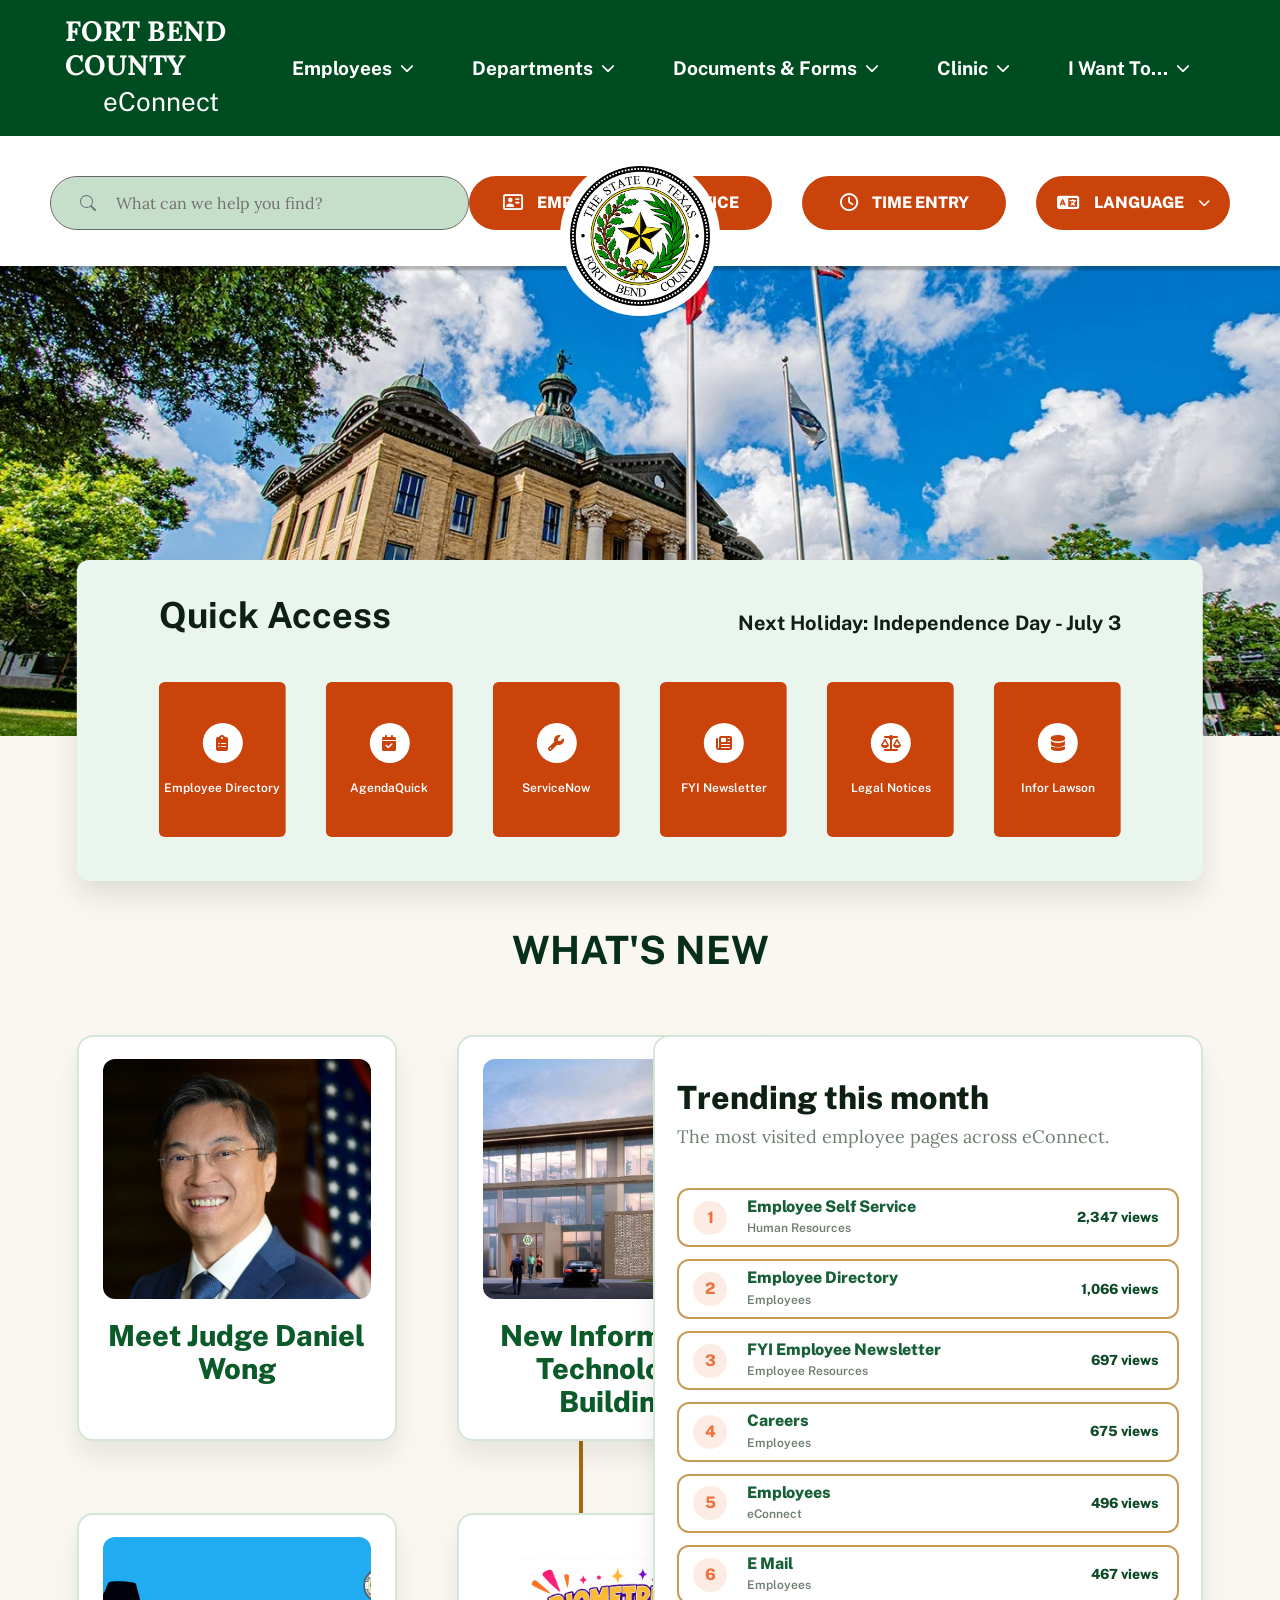
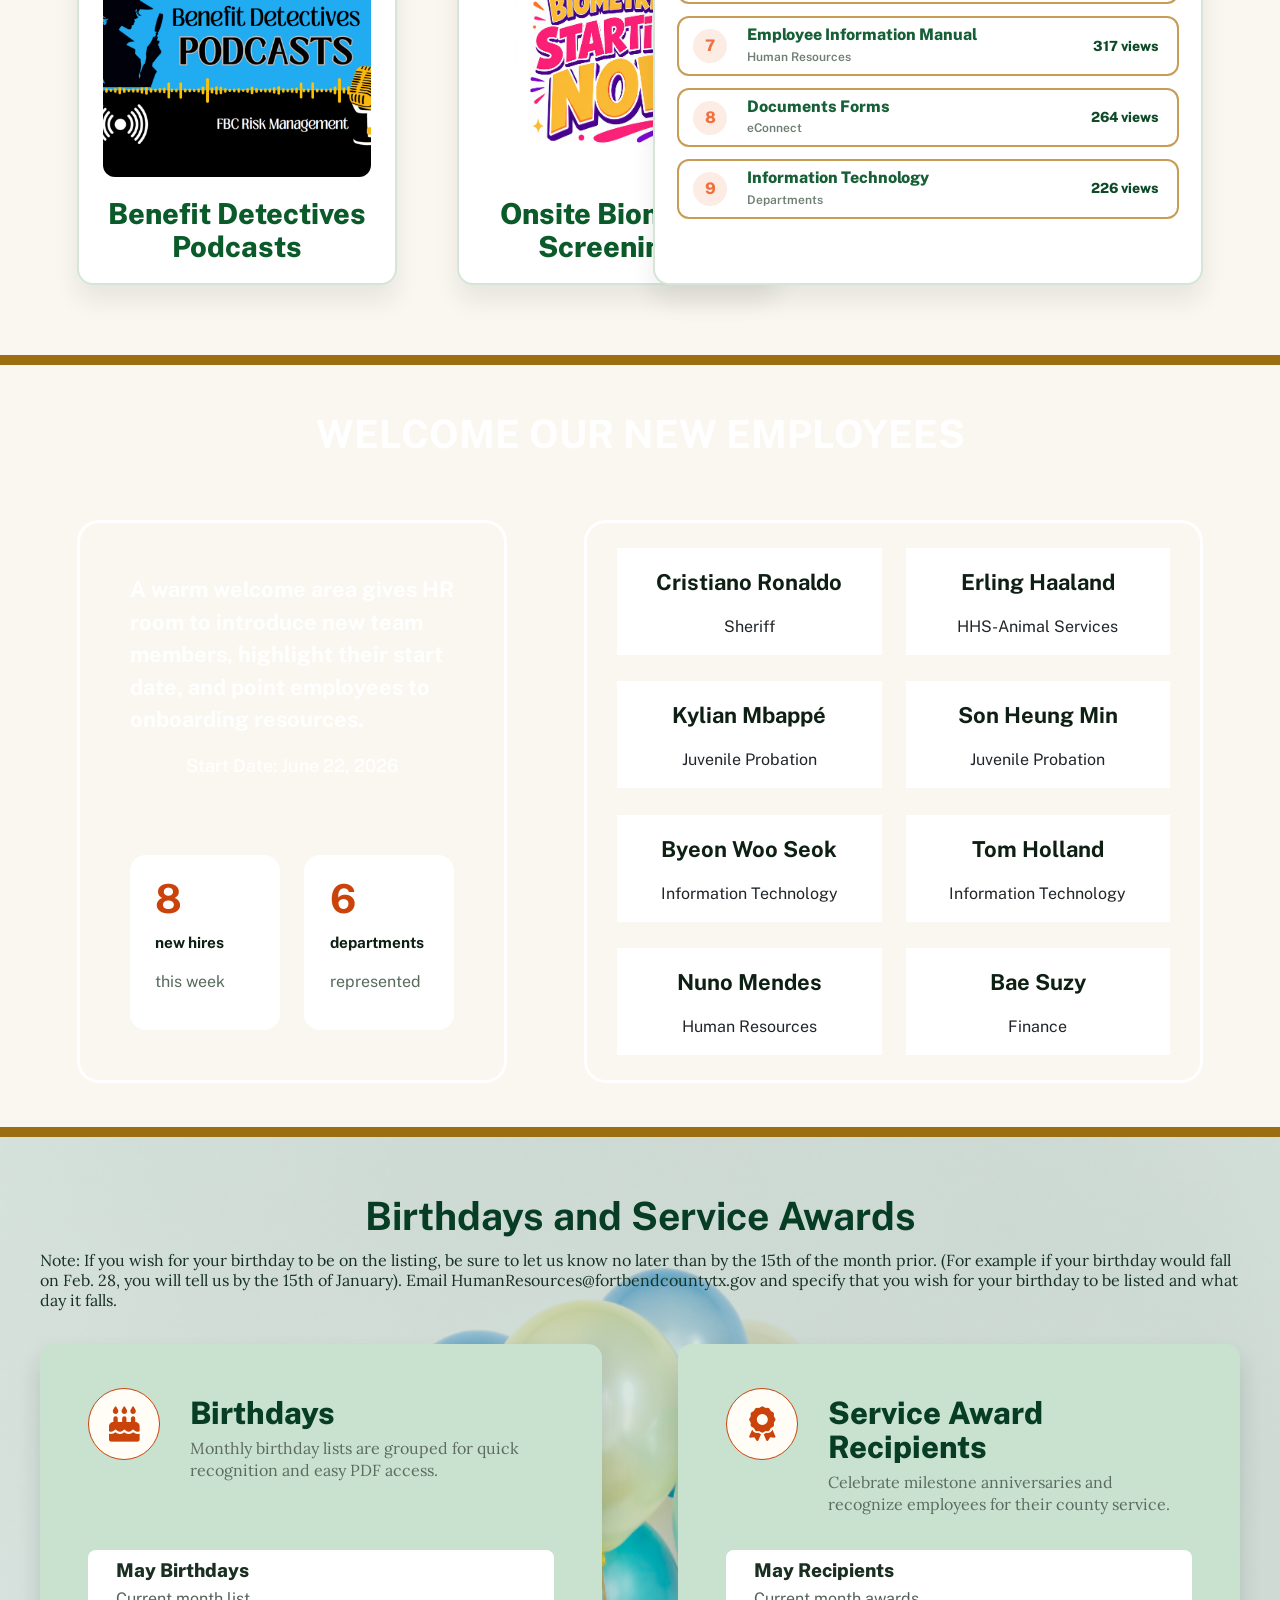
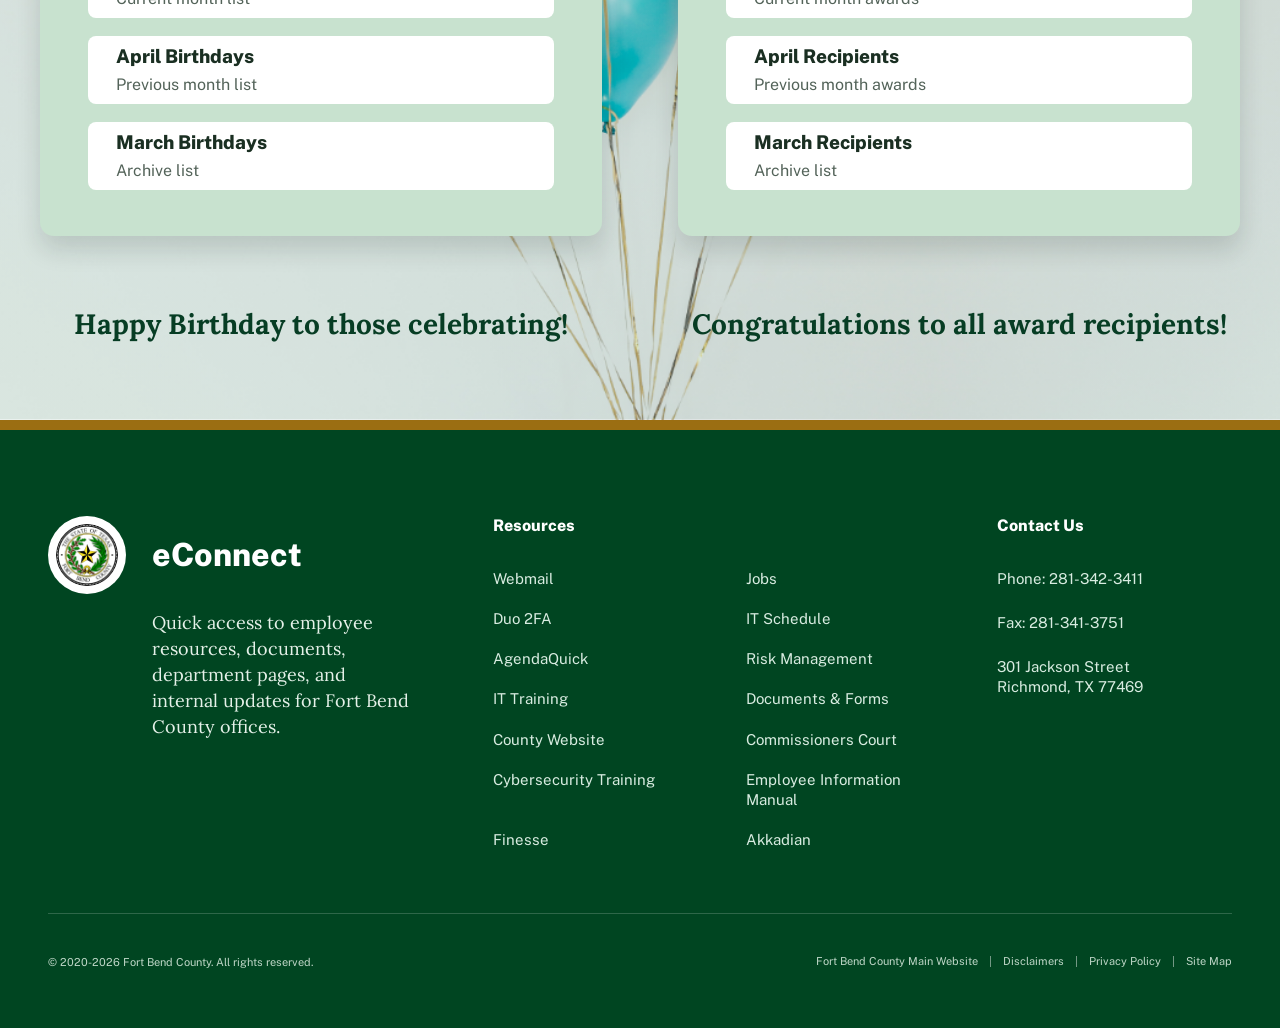
==== commit 0c3ab2f4: "Add files via upload" ====
--- a/index.html
+++ b/index.html
@@ -1,982 +1,1046 @@
-<!doctype html>
-<html lang="en">
-
-<head>
-  <meta charset="UTF-8" />
-  <meta name="viewport" content="width=device-width, initial-scale=1.0" />
-  <meta http-equiv="Content-Language" content="en">
-  <link rel="preconnect" href="https://fonts.googleapis.com" />
-  <link rel="preconnect" href="https://fonts.gstatic.com" crossorigin />
-  <link href="https://fonts.googleapis.com/css2?family=Public+Sans:ital,wght@0,100..900;1,100..900&display=swap"
-    rel="stylesheet" />
-  <link rel="preconnect" href="https://fonts.googleapis.com" />
-  <link rel="preconnect" href="https://fonts.gstatic.com" crossorigin />
-  <link
-    href="https://fonts.googleapis.com/css2?family=Lora:ital,wght@0,400..700;1,400..700&family=Public+Sans:ital,wght@0,100..900;1,100..900&display=swap"
-    rel="stylesheet" />
-  <link href="https://cdn.jsdelivr.net/npm/bootstrap@5.3.8/dist/css/bootstrap.min.css" rel="stylesheet"
-    integrity="sha384-sRIl4kxILFvY47J16cr9ZwB07vP4J8+LH7qKQnuqkuIAvNWLzeN8tE5YBujZqJLB" crossorigin="anonymous" />
-  <link href="https://cdnjs.cloudflare.com/ajax/libs/font-awesome/6.5.1/css/all.min.css" rel="stylesheet"
-    integrity="sha512-DTOQO9RWCH3ppGqcWaEA1BIZOC6xxalwEsw9c2QQeAIftl+Vegovlnee1c9QX4TctnWMn13TZye+giMm8e2LwA=="
-    crossorigin="anonymous" referrerpolicy="no-referrer" />
-  <link rel="stylesheet" href="./style.css" />
-  <title>eConnect</title>
-</head>
-
-<body>
-  <div class="header">
-    <div class="title">
-      <h2 id="fortbend"><a href="./index.html">FORT BEND COUNTY</a></h2>
-      <p id="econnect"><a href="./index.html">eConnect</a></p>
-    </div>
-
-    <nav class="navigation" aria-label="Main navigation">
-      <div class="nav-item">
-        <button class="nav-link" type="button">
-          Employees <i class="fa-solid fa-chevron-down" aria-hidden="true"></i>
-        </button>
-        <div class="mega-menu">
-          <div class="mega-menu_content">
-            <div class="mega-menu_column">
-              <a href="#">457 Deferred Compensation</a>
-              <a href="#">Active Shooter Training</a>
-              <a href="#">Badge/ID</a>
-              <a href="#">Benefits</a>
-              <a href="#">Careers</a>
-              <a href="#">Coronavirus Communications</a>
-              <a href="#">Credit Union</a>
-            </div>
-            <div class="mega-menu_column">
-              <a href="#">Discounts</a>
-              <a href="#">E-Mail</a>
-              <a href="#">Employee Assistance Program (EAP)</a>
-              <a href="#">Employee Biweekly Payroll Schedule</a>
-              <a href="https://econnect.fortbendcountytx.gov/employees/employee-directory/">Employee Directory</a>
-              <a href="#">Employee Information Manual</a>
-              <a href="#">Fraud Prevention &amp; Detection</a>
-            </div>
-            <div class="mega-menu_column">
-              <a href="#">FYI Employee Newsletter</a>
-              <a href="#">Health And Wellness Center</a>
-              <a href="#">Holiday Schedule</a>
-              <a href="#">Hotline</a>
-              <a href="https://adfs2.co.fort-bend.tx.us/adfs/ls/" target="_blank" rel="noopener noreferrer">Infor Lawson
-                Information</a>
-              <a href="#">Mail Center Policies</a>
-              <a href="#">New Hire Orientation</a>
-            </div>
-            <div class="mega-menu_column">
-              <a href="#">Payroll Direct Deposit</a>
-              <a href="#">Photo Gallery</a>
-              <a href="#">Required Posters</a>
-              <a href="#">Retirement Information</a>
-              <a href="#">Training</a>
-              <a href="#">W4 &amp; The New Tax Cut Law</a>
-              <a href="#">Workday</a>
-            </div>
-          </div>
-        </div>
-      </div>
-
-      <div class="nav-item">
-        <button class="nav-link" type="button">
-          Departments <i class="fa-solid fa-chevron-down" aria-hidden="true"></i>
-        </button>
-        <div class="mega-menu">
-          <div class="mega-menu_content">
-            <div class="mega-menu_column">
-              <a href="#">Auditor's Office</a>
-              <a href="#">Budget Office</a>
-              <a href="#">Commissioners Court</a>
-              <a href="#">County Judge's Office</a>
-              <a href="#">Emergency Medical Services</a>
-            </div>
-            <div class="mega-menu_column">
-              <a href="#">Facilities Management</a>
-              <a href="#">Fleet Management</a>
-              <a href="#">Health &amp; Human Services</a>
-              <a href="#">Homeland Security &amp; Emergency Management</a>
-            </div>
-            <div class="mega-menu_column">
-              <a href="#">Human Resources</a>
-              <a href="./informationTechnology.html">Information Technology</a>
-              <a href="#">Mail Center</a>
-              <a href="#">Purchasing</a>
-            </div>
-            <div class="mega-menu_column">
-              <a href="#">Records Management</a>
-              <a href="#">Risk Management</a>
-              <a href="#">Sheriff's Office</a>
-              <a href="#">Sheriff's Office Civil Service Commission</a>
-            </div>
-          </div>
-        </div>
-      </div>
-
-      <div class="nav-item">
-        <button class="nav-link" type="button">
-          Documents &amp; Forms <i class="fa-solid fa-chevron-down" aria-hidden="true"></i>
-        </button>
-        <div class="mega-menu">
-          <div class="mega-menu_content">
-            <div class="mega-menu_column">
-              <a href="#">Auditor's Office Forms</a>
-              <a href="#">Fleet Management Forms</a>
-              <a href="#">Budget Documents &amp; Forms</a>
-            </div>
-            <div class="mega-menu_column">
-              <a href="#">Health &amp; Human Services Documents &amp; Forms</a>
-              <a href="#">Human Resources Forms</a>
-            </div>
-            <div class="mega-menu_column">
-              <a href="#">Information Technology Documents &amp; Forms</a>
-              <a href="#">Purchasing Forms</a>
-            </div>
-            <div class="mega-menu_column">
-              <a href="#">Risk Management Forms</a>
-              <a href="#">Sheriff's Office Documents</a>
-            </div>
-          </div>
-        </div>
-      </div>
-
-      <div class="nav-item">
-        <button class="nav-link" type="button">
-          Clinic <i class="fa-solid fa-chevron-down" aria-hidden="true"></i>
-        </button>
-        <div class="mega-menu">
-          <div class="mega-menu_content">
-            <div class="mega-menu_column">
-              <a href="#">Appointments</a>
-              <a href="#">About</a>
-            </div>
-            <div class="mega-menu_column">
-              <a href="#">Eligibility</a>
-              <a href="#">Information</a>
-            </div>
-            <div class="mega-menu_column">
-              <a href="#">Survey</a>
-              <a href="#">Events</a>
-            </div>
-            <div class="mega-menu_column">
-              <a href="#">FAQs</a>
-              <a href="#">Contact Us</a>
-            </div>
-          </div>
-        </div>
-      </div>
-
-      <div class="nav-item">
-        <button class="nav-link" type="button">
-          I Want To... <i class="fa-solid fa-chevron-down" aria-hidden="true"></i>
-        </button>
-        <div class="mega-menu">
-          <div class="mega-menu_content">
-            <div class="mega-menu_column">
-              <a href="#">Apply For A Job Posting</a>
-              <a href="#">Apply For An Employee Badge</a>
-              <a href="#">Complete The Fitness Center Waiver</a>
-              <a href="#">Contact Boon Chapman FBC Member Advocate Services</a>
-            </div>
-            <div class="mega-menu_column">
-              <a href="#">Find My Missing Money</a>
-              <a href="#">Learn More About Health Benefits</a>
-              <a href="#">Report An Incident To Risk Management</a>
-              <a href="#">Request A Department Social Media Account</a>
-            </div>
-            <div class="mega-menu_column">
-              <a href="#">Request Language Services</a>
-              <a href="#">Request A Mobile Device</a>
-              <a href="#">Search For In-Network Providers</a>
-              <a href="#">See The Diversity Calendar</a>
-            </div>
-            <div class="mega-menu_column">
-              <a href="#">See Employee Discounts</a>
-              <a href="#">See PC Hardware/Software Quotes</a>
-              <a href="#">See Retirement Information</a>
-            </div>
-          </div>
-        </div>
-      </div>
-    </nav>
-  </div>
-
-  <div class="header2">
-    <div class="search-wrapper">
-      <svg xmlns="http://www.w3.org/2000/svg" width="16" height="16" fill="currentColor"
-        class="bi bi-search search-icon" viewBox="0 0 16 16">
-        <path
-          d="M11.742 10.344a6.5 6.5 0 1 0-1.397 1.398h-.001q.044.06.098.115l3.85 3.85a1 1 0 0 0 1.415-1.414l-3.85-3.85a1 1 0 0 0-.115-.1zM12 6.5a5.5 5.5 0 1 1-11 0 5.5 5.5 0 0 1 11 0" />
-      </svg>
-      <input class="form-control" id="search-input" type="search" placeholder="What can we help you find?"
-        aria-label="Search" />
-    </div>
-
-    <div class="center-logo">
-      <div class="seal-bar"></div>
-      <img class="logo" src="./images/fortbendcounty-logo.png" alt="Logo" />
-    </div>
-
-    <div class="heading-buttons">
-      <a class="self-service"
-        href="https://econnect.fortbendcountytx.gov/departments/human-resources/employee-self-service/">
-        <i class="heading-button_icon fa-regular fa-address-card" aria-hidden="true"></i>
-        <span>EMPLOYEE SELF SERVICE</span>
-      </a>
-      <a class="time-entry" href="https://timekeeping.fortbendcountytx.gov/" target="_blank" rel="noopener noreferrer">
-        <i class="heading-button_icon fa-regular fa-clock" aria-hidden="true"></i>
-        <span>TIME ENTRY</span>
-      </a>
-      <div class="language-dropdown">
-        <button class="language" type="button" aria-haspopup="true" aria-expanded="false">
-          <i class="heading-button_icon fa-solid fa-language" aria-hidden="true"></i>
-          <span>LANGUAGE</span>
-          <i class="language-chevron fa-solid fa-chevron-down" aria-hidden="true"></i>
-        </button>
-        <div class="language-menu" id="language-menu">
-          <a href="#" data-lang="en">
-            <span class="language-flag_emoji" aria-hidden="true">🇺🇸</span>
-            <span>English</span>
-          </a>
-          <a href="#" data-lang="es">
-            <span class="language-flag_emoji" aria-hidden="true">🇪🇸</span>
-            <span>Spanish</span>
-          </a>
-          <a href="#" data-lang="fr">
-            <span class="language-flag_emoji" aria-hidden="true">🇫🇷</span>
-            <span>French</span>
-          </a>
-          <a href="#" data-lang="de">
-            <span class="language-flag_emoji" aria-hidden="true">🇩🇪</span>
-            <span>German</span>
-          </a>
-          <a href="#" data-lang="it">
-            <span class="language-flag_emoji" aria-hidden="true">🇮🇹</span>
-            <span>Italian</span>
-          </a>
-          <a href="#" data-lang="pt">
-            <span class="language-flag_emoji" aria-hidden="true">🇵🇹</span>
-            <span>Portuguese</span>
-          </a>
-          <a href="#" data-lang="nl">
-            <span class="language-flag_emoji" aria-hidden="true">🇳🇱</span>
-            <span>Dutch</span>
-          </a>
-          <a href="#" data-lang="sv">
-            <span class="language-flag_emoji" aria-hidden="true">🇸🇪</span>
-            <span>Swedish</span>
-          </a>
-          <a href="#" data-lang="no">
-            <span class="language-flag_emoji" aria-hidden="true">🇳🇴</span>
-            <span>Norwegian</span>
-          </a>
-          <a href="#" data-lang="da">
-            <span class="language-flag_emoji" aria-hidden="true">🇩🇰</span>
-            <span>Danish</span>
-          </a>
-          <a href="#" data-lang="fi">
-            <span class="language-flag_emoji" aria-hidden="true">🇫🇮</span>
-            <span>Finnish</span>
-          </a>
-          <a href="#" data-lang="is">
-            <span class="language-flag_emoji" aria-hidden="true">🇮🇸</span>
-            <span>Icelandic</span>
-          </a>
-          <a href="#" data-lang="ga">
-            <span class="language-flag_emoji" aria-hidden="true">🇮🇪</span>
-            <span>Irish</span>
-          </a>
-          <a href="#" data-lang="cy">
-            <span class="language-flag_emoji" aria-hidden="true">🏴</span>
-            <span>Welsh</span>
-          </a>
-          <a href="#" data-lang="pl">
-            <span class="language-flag_emoji" aria-hidden="true">🇵🇱</span>
-            <span>Polish</span>
-          </a>
-          <a href="#" data-lang="cs">
-            <span class="language-flag_emoji" aria-hidden="true">🇨🇿</span>
-            <span>Czech</span>
-          </a>
-          <a href="#" data-lang="sk">
-            <span class="language-flag_emoji" aria-hidden="true">🇸🇰</span>
-            <span>Slovak</span>
-          </a>
-          <a href="#" data-lang="hu">
-            <span class="language-flag_emoji" aria-hidden="true">🇭🇺</span>
-            <span>Hungarian</span>
-          </a>
-          <a href="#" data-lang="ro">
-            <span class="language-flag_emoji" aria-hidden="true">🇷🇴</span>
-            <span>Romanian</span>
-          </a>
-          <a href="#" data-lang="bg">
-            <span class="language-flag_emoji" aria-hidden="true">🇧🇬</span>
-            <span>Bulgarian</span>
-          </a>
-          <a href="#" data-lang="el">
-            <span class="language-flag_emoji" aria-hidden="true">🇬🇷</span>
-            <span>Greek</span>
-          </a>
-          <a href="#" data-lang="uk">
-            <span class="language-flag_emoji" aria-hidden="true">🇺🇦</span>
-            <span>Ukrainian</span>
-          </a>
-          <a href="#" data-lang="ru">
-            <span class="language-flag_emoji" aria-hidden="true">🇷🇺</span>
-            <span>Russian</span>
-          </a>
-          <a href="#" data-lang="hr">
-            <span class="language-flag_emoji" aria-hidden="true">🇭🇷</span>
-            <span>Croatian</span>
-          </a>
-          <a href="#" data-lang="sr">
-            <span class="language-flag_emoji" aria-hidden="true">🇷🇸</span>
-            <span>Serbian</span>
-          </a>
-          <a href="#" data-lang="bs">
-            <span class="language-flag_emoji" aria-hidden="true">🇧🇦</span>
-            <span>Bosnian</span>
-          </a>
-          <a href="#" data-lang="sl">
-            <span class="language-flag_emoji" aria-hidden="true">🇸🇮</span>
-            <span>Slovenian</span>
-          </a>
-          <a href="#" data-lang="sq">
-            <span class="language-flag_emoji" aria-hidden="true">🇦🇱</span>
-            <span>Albanian</span>
-          </a>
-          <a href="#" data-lang="tr">
-            <span class="language-flag_emoji" aria-hidden="true">🇹🇷</span>
-            <span>Turkish</span>
-          </a>
-          <a href="#" data-lang="hy">
-            <span class="language-flag_emoji" aria-hidden="true">🇦🇲</span>
-            <span>Armenian</span>
-          </a>
-          <a href="#" data-lang="ka">
-            <span class="language-flag_emoji" aria-hidden="true">🇬🇪</span>
-            <span>Georgian</span>
-          </a>
-          <a href="#" data-lang="az">
-            <span class="language-flag_emoji" aria-hidden="true">🇦🇿</span>
-            <span>Azerbaijani</span>
-          </a>
-          <a href="#" data-lang="ar">
-            <span class="language-flag_emoji" aria-hidden="true">🇸🇦</span>
-            <span>Arabic</span>
-          </a>
-          <a href="#" data-lang="iw">
-            <span class="language-flag_emoji" aria-hidden="true">🇮🇱</span>
-            <span>Hebrew</span>
-          </a>
-          <a href="#" data-lang="fa">
-            <span class="language-flag_emoji" aria-hidden="true">🇮🇷</span>
-            <span>Persian</span>
-          </a>
-          <a href="#" data-lang="ps">
-            <span class="language-flag_emoji" aria-hidden="true">🇦🇫</span>
-            <span>Pashto</span>
-          </a>
-          <a href="#" data-lang="ur">
-            <span class="language-flag_emoji" aria-hidden="true">🇵🇰</span>
-            <span>Urdu</span>
-          </a>
-          <a href="#" data-lang="hi">
-            <span class="language-flag_emoji" aria-hidden="true">🇮🇳</span>
-            <span>Hindi</span>
-          </a>
-          <a href="#" data-lang="bn">
-            <span class="language-flag_emoji" aria-hidden="true">🇧🇩</span>
-            <span>Bengali</span>
-          </a>
-          <a href="#" data-lang="pa">
-            <span class="language-flag_emoji" aria-hidden="true">🇮🇳</span>
-            <span>Punjabi</span>
-          </a>
-          <a href="#" data-lang="gu">
-            <span class="language-flag_emoji" aria-hidden="true">🇮🇳</span>
-            <span>Gujarati</span>
-          </a>
-          <a href="#" data-lang="mr">
-            <span class="language-flag_emoji" aria-hidden="true">🇮🇳</span>
-            <span>Marathi</span>
-          </a>
-          <a href="#" data-lang="ta">
-            <span class="language-flag_emoji" aria-hidden="true">🇮🇳</span>
-            <span>Tamil</span>
-          </a>
-          <a href="#" data-lang="te">
-            <span class="language-flag_emoji" aria-hidden="true">🇮🇳</span>
-            <span>Telugu</span>
-          </a>
-          <a href="#" data-lang="kn">
-            <span class="language-flag_emoji" aria-hidden="true">🇮🇳</span>
-            <span>Kannada</span>
-          </a>
-          <a href="#" data-lang="ml">
-            <span class="language-flag_emoji" aria-hidden="true">🇮🇳</span>
-            <span>Malayalam</span>
-          </a>
-          <a href="#" data-lang="si">
-            <span class="language-flag_emoji" aria-hidden="true">🇱🇰</span>
-            <span>Sinhala</span>
-          </a>
-          <a href="#" data-lang="ne">
-            <span class="language-flag_emoji" aria-hidden="true">🇳🇵</span>
-            <span>Nepali</span>
-          </a>
-          <a href="#" data-lang="zh-CN">
-            <span class="language-flag_emoji" aria-hidden="true">🇨🇳</span>
-            <span>Chinese</span>
-          </a>
-          <a href="#" data-lang="ja">
-            <span class="language-flag_emoji" aria-hidden="true">🇯🇵</span>
-            <span>Japanese</span>
-          </a>
-          <a href="#" data-lang="ko">
-            <span class="language-flag_emoji" aria-hidden="true">🇰🇷</span>
-            <span>Korean</span>
-          </a>
-          <a href="#" data-lang="mn">
-            <span class="language-flag_emoji" aria-hidden="true">🇲🇳</span>
-            <span>Mongolian</span>
-          </a>
-          <a href="#" data-lang="th">
-            <span class="language-flag_emoji" aria-hidden="true">🇹🇭</span>
-            <span>Thai</span>
-          </a>
-          <a href="#" data-lang="lo">
-            <span class="language-flag_emoji" aria-hidden="true">🇱🇦</span>
-            <span>Lao</span>
-          </a>
-          <a href="#" data-lang="km">
-            <span class="language-flag_emoji" aria-hidden="true">🇰🇭</span>
-            <span>Khmer</span>
-          </a>
-          <a href="#" data-lang="my">
-            <span class="language-flag_emoji" aria-hidden="true">🇲🇲</span>
-            <span>Burmese</span>
-          </a>
-          <a href="#" data-lang="vi">
-            <span class="language-flag_emoji" aria-hidden="true">🇻🇳</span>
-            <span>Vietnamese</span>
-          </a>
-          <a href="#" data-lang="id">
-            <span class="language-flag_emoji" aria-hidden="true">🇮🇩</span>
-            <span>Indonesian</span>
-          </a>
-          <a href="#" data-lang="ms">
-            <span class="language-flag_emoji" aria-hidden="true">🇲🇾</span>
-            <span>Malay</span>
-          </a>
-          <a href="#" data-lang="tl">
-            <span class="language-flag_emoji" aria-hidden="true">🇵🇭</span>
-            <span>Filipino</span>
-          </a>
-          <a href="#" data-lang="kk">
-            <span class="language-flag_emoji" aria-hidden="true">🇰🇿</span>
-            <span>Kazakh</span>
-          </a>
-          <a href="#" data-lang="uz">
-            <span class="language-flag_emoji" aria-hidden="true">🇺🇿</span>
-            <span>Uzbek</span>
-          </a>
-          <a href="#" data-lang="ky">
-            <span class="language-flag_emoji" aria-hidden="true">🇰🇬</span>
-            <span>Kyrgyz</span>
-          </a>
-          <a href="#" data-lang="tg">
-            <span class="language-flag_emoji" aria-hidden="true">🇹🇯</span>
-            <span>Tajik</span>
-          </a>
-          <a href="#" data-lang="tk">
-            <span class="language-flag_emoji" aria-hidden="true">🇹🇲</span>
-            <span>Turkmen</span>
-          </a>
-          <a href="#" data-lang="sw">
-            <span class="language-flag_emoji" aria-hidden="true">🇰🇪</span>
-            <span>Swahili</span>
-          </a>
-          <a href="#" data-lang="am">
-            <span class="language-flag_emoji" aria-hidden="true">🇪🇹</span>
-            <span>Amharic</span>
-          </a>
-          <a href="#" data-lang="so">
-            <span class="language-flag_emoji" aria-hidden="true">🇸🇴</span>
-            <span>Somali</span>
-          </a>
-          <a href="#" data-lang="ha">
-            <span class="language-flag_emoji" aria-hidden="true">🇳🇬</span>
-            <span>Hausa</span>
-          </a>
-          <a href="#" data-lang="yo">
-            <span class="language-flag_emoji" aria-hidden="true">🇳🇬</span>
-            <span>Yoruba</span>
-          </a>
-          <a href="#" data-lang="ig">
-            <span class="language-flag_emoji" aria-hidden="true">🇳🇬</span>
-            <span>Igbo</span>
-          </a>
-          <a href="#" data-lang="zu">
-            <span class="language-flag_emoji" aria-hidden="true">🇿🇦</span>
-            <span>Zulu</span>
-          </a>
-          <a href="#" data-lang="xh">
-            <span class="language-flag_emoji" aria-hidden="true">🇿🇦</span>
-            <span>Xhosa</span>
-          </a>
-          <a href="#" data-lang="af">
-            <span class="language-flag_emoji" aria-hidden="true">🇿🇦</span>
-            <span>Afrikaans</span>
-          </a>
-          <a href="#" data-lang="mg">
-            <span class="language-flag_emoji" aria-hidden="true">🇲🇬</span>
-            <span>Malagasy</span>
-          </a>
-          <a href="#" data-lang="rw">
-            <span class="language-flag_emoji" aria-hidden="true">🇷🇼</span>
-            <span>Kinyarwanda</span>
-          </a>
-          <a href="#" data-lang="st">
-            <span class="language-flag_emoji" aria-hidden="true">🇱🇸</span>
-            <span>Sesotho</span>
-          </a>
-          <a href="#" data-lang="tn">
-            <span class="language-flag_emoji" aria-hidden="true">🇧🇼</span>
-            <span>Setswana</span>
-          </a>
-          <a href="#" data-lang="sn">
-            <span class="language-flag_emoji" aria-hidden="true">🇿🇼</span>
-            <span>Shona</span>
-          </a>
-          <a href="#" data-lang="mi">
-            <span class="language-flag_emoji" aria-hidden="true">🇳🇿</span>
-            <span>Maori</span>
-          </a>
-          <a href="#" data-lang="sm">
-            <span class="language-flag_emoji" aria-hidden="true">🇼🇸</span>
-            <span>Samoan</span>
-          </a>
-          <a href="#" data-lang="to">
-            <span class="language-flag_emoji" aria-hidden="true">🇹🇴</span>
-            <span>Tongan</span>
-          </a>
-          <a href="#" data-lang="fj">
-            <span class="language-flag_emoji" aria-hidden="true">🇫🇯</span>
-            <span>Fijian</span>
-          </a>
-          <a href="#" data-lang="haw">
-            <span class="language-flag_emoji" aria-hidden="true">🇺🇸</span>
-            <span>Hawaiian</span>
-          </a>
-          <a href="#" data-lang="iu">
-            <span class="language-flag_emoji" aria-hidden="true">🇨🇦</span>
-            <span>Inuktitut</span>
-          </a>
-          <a href="#" data-lang="kl">
-            <span class="language-flag_emoji" aria-hidden="true">🇬🇱</span>
-            <span>Greenlandic</span>
-          </a>
-          <a href="#" data-lang="qu">
-            <span class="language-flag_emoji" aria-hidden="true">🇵🇪</span>
-            <span>Quechua</span>
-          </a>
-          <a href="#" data-lang="gn">
-            <span class="language-flag_emoji" aria-hidden="true">🇵🇾</span>
-            <span>Guarani</span>
-          </a>
-          <a href="#" data-lang="ay">
-            <span class="language-flag_emoji" aria-hidden="true">🇧🇴</span>
-            <span>Aymara</span>
-          </a>
-          <a href="#" data-lang="ht">
-            <span class="language-flag_emoji" aria-hidden="true">🇭🇹</span>
-            <span>Haitian Creole</span>
-          </a>
-        </div>
-      </div>
-    </div>
-
-    <div id="google_translate_element" class="google-translate-hidden"></div>
-  </div>
-
-  <div class="hero-section">
-    <div class="main-image">
-      <img class="hero-image" src="./images/hero-image.jpg" alt="hero image" />
-    </div>
-
-    <div class="quick-access-container">
-      <div class="access-infor">
-        <p class="quick-access">Quick Access</p>
-        <p class="next-holiday">Next Holiday: Independence Day - July 3</p>
-      </div>
-
-      <div class="buttons-container">
-        <a id="employee-directory" href="https://econnect.fortbendcountytx.gov/employees/employee-directory/">
-          <span class="button-icon"><i class="fa-solid fa-clipboard-list" aria-hidden="true"></i></span>
-          <span class="button-label">Employee Directory</span>
-        </a>
-        <a id="agendaQuick" href="https://agendalink.fortbendcountytx.gov/frsv5/fas/default.cfm?con=agendalink"
-          target="_blank" rel="noopener noreferrer">
-          <span class="button-icon"><i class="fa-solid fa-calendar-check" aria-hidden="true"></i></span>
-          <span class="button-label">AgendaQuick</span>
-        </a>
-        <a id="service-now"
-          href="https://login.microsoftonline.com/f51024a8-5890-47b4-b37c-efedd38636c9/saml2?SAMLRequest=lVLLbtswEPwVgXdJ1FsiLAOqjaIG0lSI3R56o6SVQ4AiVS7lpH9fhXaR9NAUvXJnZ2ZnuEE%2ByXhmzWIf1QP8WACt9zxJhew6qcliFNMcBTLFJ0Bme3ZsPt%2BxOKBsNtrqXkviNYhgrNBqpxUuE5gjmIvo4evDXU0erZ2RheGoje1ADfY5wOvYV%2Fop6PUUKn6Z%2BRmCQRNvv5oQir%2Bwve5KfRYqmERvNOrRaiWFArc6ZhGNU176WVlRPy261O%2BSovdhhGFIyjzJ%2Byp01xDvozY9uGNrMnKJQLzDvibH%2B12Vcg4069I8oQnNeJwmRVkVZVHlXZ5H%2BQrEliOKC7yuIi5wUGi5sjWJaZz7tPBpdYopS3MWZQEti%2B%2FEa28xfRBqEOr8fqbdFYTs0%2BnU%2Bu2X48kRXMQA5n5F%2F3ec38Cgi3JlJ9uNS4I56%2BZt1e%2B74r%2F7Jdt%2Fy2%2FCtyI3yZm9uD%2FsWy1F%2F9NrpNRPOwPcrhdZs4ArZ%2BL27z6iIHIvYvBHB2UwcSGbYTCASMLtTffP77z9BQ%3D%3D&RelayState=ee70396083460f90f34ce940ceaad374&sso_reload=true"
-          target="_blank" rel="noopener noreferrer">
-          <span class="button-icon"><i class="fa-solid fa-wrench" aria-hidden="true"></i></span>
-          <span class="button-label">ServiceNow</span>
-        </a>
-        <button id="newsletter" type="button">
-          <span class="button-icon"><i class="fa-solid fa-newspaper" aria-hidden="true"></i></span>
-          <span class="button-label">FYI Newsletter</span>
-        </button>
-        <a id="legal-notices" href="https://fbclegalnotices.fortbendcountytx.gov/infaxinc/courtsight/default.asp"
-          target="_blank" rel="noopener noreferrer">
-          <span class="button-icon"><i class="fa-solid fa-scale-balanced" aria-hidden="true"></i></span>
-          <span class="button-label">Legal Notices</span>
-        </a>
-        <a id="infor-lawson" href="https://adfs2.co.fort-bend.tx.us/adfs/ls/" target="_blank" rel="noopener noreferrer">
-          <span class="button-icon"><i class="fa-solid fa-database" aria-hidden="true"></i></span>
-          <span class="button-label">Infor Lawson</span>
-        </a>
-      </div>
-    </div>
-  </div>
-
-  <section class="news">
-    <p class="news_title">WHAT'S NEW</p>
-
-    <div class="news_content">
-      <div class="news_grid">
-        <a class="news-card" href="https://econnect.fortbendcountytx.gov/departments/county-judges-office/">
-          <img class="news-card_image" src="./images/daniel-wong-headshot-1.png" alt="Daniel Wong" />
-          <p class="news-card_title">Meet Judge Daniel Wong</p>
-        </a>
-
-        <a class="news-card" href="https://econnect.fortbendcountytx.gov/departments/information-technology/new-it-building/">
-          <img class="news-card_image" src="./images/IT_Building_Exterior-1536x667.jpg" alt="Groundbreaking ceremony" />
-          <p class="news-card_titleIT">New Information Technology Building</p>
-        </a>
-
-        <a class="news-card" href="https://econnect.fortbendcountytx.gov/departments/risk-management/podcast/" target="_blank">
-          <img class="news-card_image" src="./images/podcast.png" alt="Podcast" />
-          <p class="news-card_title">Benefit Detectives Podcasts</p>
-        </a>
-
-        <a class="news-card" href="https://econnect.fortbendcountytx.gov/departments/risk-management/biometric-screenings/">
-          <img class="news-card_image" src="./images/test7.png" alt="Biometrics" />
-          <p class="news-card_title">Onsite Biometric Screenings</p>
-        </a>
-      </div>
-
-      <div class="news_divider"></div>
-      <aside class="trending">
-        <h2 class="trending_title">Trending this month</h2>
-        <p class="trending_description">
-          The most visited employee pages across eConnect.
-        </p>
-
-        <ol class="trending_list">
-          <li class="trending_item">
-            <span class="trending_rank">1</span>
-            <div>
-              <h3 class="trending_name">Employee Self Service</h3>
-              <p class="trending_category">Human Resources</p>
-            </div>
-            <p class="trending_views">2,347 views</p>
-          </li>
-
-          <li class="trending_item">
-            <span class="trending_rank">2</span>
-            <div>
-              <h3 class="trending_name">Employee Directory</h3>
-              <p class="trending_category">Employees</p>
-            </div>
-            <p class="trending_views">1,066 views</p>
-          </li>
-
-          <li class="trending_item">
-            <span class="trending_rank">3</span>
-            <div>
-              <h3 class="trending_name">FYI Employee Newsletter</h3>
-              <p class="trending_category">Employee Resources</p>
-            </div>
-            <p class="trending_views">697 views</p>
-          </li>
-
-          <li class="trending_item">
-            <span class="trending_rank">4</span>
-            <div>
-              <h3 class="trending_name">Careers</h3>
-              <p class="trending_category">Employees</p>
-            </div>
-            <p class="trending_views">675 views</p>
-          </li>
-
-          <li class="trending_item">
-            <span class="trending_rank">5</span>
-            <div>
-              <h3 class="trending_name">Employees</h3>
-              <p class="trending_category">eConnect</p>
-            </div>
-            <p class="trending_views">496 views</p>
-          </li>
-
-          <li class="trending_item">
-            <span class="trending_rank">6</span>
-            <div>
-              <h3 class="trending_name">E Mail</h3>
-              <p class="trending_category">Employees</p>
-            </div>
-            <p class="trending_views">467 views</p>
-          </li>
-
-          <li class="trending_item">
-            <span class="trending_rank">7</span>
-            <div>
-              <h3 class="trending_name">Employee Information Manual</h3>
-              <p class="trending_category">Human Resources</p>
-            </div>
-            <p class="trending_views">317 views</p>
-          </li>
-
-          <li class="trending_item">
-            <span class="trending_rank">8</span>
-            <div>
-              <h3 class="trending_name">Documents Forms</h3>
-              <p class="trending_category">eConnect</p>
-            </div>
-            <p class="trending_views">264 views</p>
-          </li>
-
-          <li class="trending_item">
-            <span class="trending_rank">9</span>
-            <div>
-              <h3 class="trending_name">Information Technology</h3>
-              <p class="trending_category">Departments</p>
-            </div>
-            <p class="trending_views">226 views</p>
-          </li>
-        </ol>
-      </aside>
-    </div>
-  </section>
-
-  <div class="new-employees">
-    <div class="background-slide slide-1"></div>
-    <div class="background-slide slide-2"></div>
-    <div class="background-slide slide-3"></div>
-    <div class="background-slide slide-4"></div>
-    <div class="background-slide slide-5"></div>
-
-    <div class="new-employees-content">
-      <p class="welcome-employees">WELCOME OUR NEW EMPLOYEES</p>
-      <div class="main-infor">
-        <div class="welcome-section">
-          <p class="welcome-description">
-            A warm welcome area gives HR room to introduce new team members,
-            highlight their start date, and point employees to onboarding
-            resources.
-          </p>
-
-          <p class="start-date">Start Date: June 22, 2026</p>
-
-          <div class="stats-container">
-            <div class="stat-card">
-              <h1 class="stat-number">8</h1>
-              <p class="stat-label">new hires</p>
-              <p class="stat-subtext">this week</p>
-            </div>
-
-            <div class="stat-card">
-              <h1 class="stat-number">6</h1>
-              <p class="stat-label">departments</p>
-              <p class="stat-subtext">represented</p>
-            </div>
-          </div>
-        </div>
-
-        <div class="employee-list">
-          <div class="employee-card">
-            <p class="employee-name">Cristiano Ronaldo</p>
-            <p class="employee-department">Sheriff</p>
-          </div>
-
-          <div class="employee-card">
-            <p class="employee-name">Erling Haaland</p>
-            <p class="employee-department">HHS-Animal Services</p>
-          </div>
-
-          <div class="employee-card">
-            <p class="employee-name">Kylian Mbappé</p>
-            <p class="employee-department">Juvenile Probation</p>
-          </div>
-
-          <div class="employee-card">
-            <p class="employee-name">Son Heung Min</p>
-            <p class="employee-department">Juvenile Probation</p>
-          </div>
-
-          <div class="employee-card">
-            <p class="employee-name">Byeon Woo Seok</p>
-            <p class="employee-department">Information Technology</p>
-          </div>
-
-          <div class="employee-card">
-            <p class="employee-name">Tom Holland</p>
-            <p class="employee-department">Information Technology</p>
-          </div>
-
-          <div class="employee-card">
-            <p class="employee-name">Nuno Mendes</p>
-            <p class="employee-department">Human Resources</p>
-          </div>
-
-          <div class="employee-card">
-            <p class="employee-name">Bae Suzy</p>
-            <p class="employee-department">Finance</p>
-          </div>
-        </div>
-      </div>
-    </div>
-  </div>
-
-  <section class="birthdays-awards">
-    <h2 class="birthdays-awards_title">Birthdays and Service Awards</h2>
-    <p class="birthdays-awards_note">
-      Note: If you wish for your birthday to be on the listing, be sure to let
-      us know no later than by the 15th of the month prior. (For example if
-      your birthday would fall on Feb. 28, you will tell us by the 15th of
-      January). Email HumanResources@fortbendcountytx.gov and specify that you
-      wish for your birthday to be listed and what day it falls.
-    </p>
-
-    <div class="birthdays-awards_cards">
-      <article class="birthdays-awards_card">
-        <div class="birthdays-awards_header">
-          <div class="birthdays-awards_icon">
-            <i class="fa-solid fa-cake-candles" aria-hidden="true"></i>
-          </div>
-          <div>
-            <h3 class="birthdays-awards_heading">Birthdays</h3>
-            <p class="birthdays-awards_description">
-              Monthly birthday lists are grouped for quick recognition and
-              easy PDF access.
-            </p>
-          </div>
-        </div>
-
-        <div class="birthdays-awards_links">
-          <a href="https://econnectdocs.fortbendcountytx.gov/Departments/Human-Resources/Birthdays-Awards/2026/MayBirthdayListing.pdf" target="_blank">
-            <span>May Birthdays</span>
-            <small>Current month list</small>
-          </a>
-          <a href="https://econnectdocs.fortbendcountytx.gov/Departments/Human-Resources/Birthdays-Awards/2026/AprilBirthdayListing.pdf" target="_blank">
-            <span>April Birthdays</span>
-            <small>Previous month list</small>
-          </a>
-          <a href="https://econnectdocs.fortbendcountytx.gov/Departments/Human-Resources/Birthdays-Awards/2026/MarchBirthdayListing.pdf" target="_blank">
-            <span>March Birthdays</span>
-            <small>Archive list</small>
-          </a>
-        </div>
-      </article>
-
-      <article class="birthdays-awards_card">
-        <div class="birthdays-awards_header">
-          <div class="birthdays-awards_icon">
-            <i class="fa-solid fa-award" aria-hidden="true"></i>
-          </div>
-          <div>
-            <h3 class="birthdays-awards_heading">Service Award Recipients</h3>
-            <p class="birthdays-awards_description">
-              Celebrate milestone anniversaries and recognize employees for
-              their county service.
-            </p>
-          </div>
-        </div>
-
-        <div class="birthdays-awards_links">
-          <a href="https://econnectdocs.fortbendcountytx.gov/Departments/Human-Resources/Birthdays-Awards/2026/MayServiceAwards.pdf" target="_blank">
-            <span>May Recipients</span>
-            <small>Current month awards</small>
-          </a>
-          <a href="https://econnectdocs.fortbendcountytx.gov/Departments/Human-Resources/Birthdays-Awards/2026/AprilServiceAwards.pdf" target="_blank">
-            <span>April Recipients</span>
-            <small>Previous month awards</small>
-          </a>
-          <a href="https://econnectdocs.fortbendcountytx.gov/Departments/Human-Resources/Birthdays-Awards/2026/MarchServiceAwards.pdf" target="_blank">
-            <span>March Recipients</span>
-            <small>Archive list</small>
-          </a>
-        </div>
-      </article>
-    </div>
-
-    <div class="birthdays-awards_footer">
-      <p>Happy Birthday to those celebrating!</p>
-      <p>Congratulations to all award recipients!</p>
-    </div>
-  </section>
-
-  <footer class="site-footer">
-    <div class="site-footer_content">
-      <div class="site-footer_brand">
-        <div class="site-footer_brand-header">
-          <img class="site-footer_logo" src="./images/fortbendcounty-logo.png" alt="Fort Bend County logo" />
-          <h2>eConnect</h2>
-        </div>
-        <p>
-          Quick access to employee resources, documents, department pages, and
-          internal updates for Fort Bend County offices.
-        </p>
-      </div>
-
-      <nav class="site-footer_resources" aria-label="Footer resources">
-        <h3>Resources</h3>
-        <div class="site-footer_links">
-          <a href="#">Webmail</a>
-          <a href="#">Jobs</a>
-          <a href="#">Duo 2FA</a>
-          <a href="#">IT Schedule</a>
-          <a href="https://agendalink.fortbendcountytx.gov/frsv5/fas/default.cfm?con=agendalink" target="_blank"
-            rel="noopener noreferrer">AgendaQuick</a>
-          <a href="#">Risk Management</a>
-          <a href="#">IT Training</a>
-          <a href="#">Documents &amp; Forms</a>
-          <a href="https://www.fortbendcountytx.gov/" target="_blank">County Website</a>
-          <a href="#">Commissioners Court</a>
-          <a href="https://training.knowbe4.com/app/login" target="_blank" rel="noopener noreferrer">Cybersecurity
-            Training</a>
-          <a href="#">Employee Information Manual</a>
-          <a href="#">Finesse</a>
-          <a href="#">Akkadian</a>
-        </div>
-      </nav>
-
-      <div class="site-footer_contact">
-        <h3>Contact Us</h3>
-        <p>Phone: 281-342-3411</p>
-        <p>Fax: 281-341-3751</p>
-        <p>301 Jackson Street<br />Richmond, TX 77469</p>
-      </div>
-    </div>
-
-    <div class="site-footer_bottom">
-      <p>&copy; 2020-2026 Fort Bend County. All rights reserved.</p>
-      <div class="site-footer_legal">
-        <a href="https://www.fortbendcountytx.gov/" target="_blank">Fort Bend County Main Website</a>
-        <a href="#">Disclaimers</a>
-        <a href="#">Privacy Policy</a>
-        <a href="#">Site Map</a>
-      </div>
-    </div>
-  </footer>
-
-  <script src="./script.js"></script>
-  <script src="https://translate.google.com/translate_a/element.js?cb=googleTranslateElementInit"></script>
-</body>
-
+<!doctype html>
+<html lang="en">
+
+<head>
+  <meta charset="UTF-8" />
+  <meta name="viewport" content="width=device-width, initial-scale=1.0" />
+  <meta http-equiv="Content-Language" content="en">
+  <link rel="preconnect" href="https://fonts.googleapis.com" />
+  <link rel="preconnect" href="https://fonts.gstatic.com" crossorigin />
+  <link href="https://fonts.googleapis.com/css2?family=Public+Sans:ital,wght@0,100..900;1,100..900&display=swap"
+    rel="stylesheet" />
+  <link rel="preconnect" href="https://fonts.googleapis.com" />
+  <link rel="preconnect" href="https://fonts.gstatic.com" crossorigin />
+  <link
+    href="https://fonts.googleapis.com/css2?family=Lora:ital,wght@0,400..700;1,400..700&family=Public+Sans:ital,wght@0,100..900;1,100..900&display=swap"
+    rel="stylesheet" />
+  <link href="https://cdn.jsdelivr.net/npm/bootstrap@5.3.8/dist/css/bootstrap.min.css" rel="stylesheet"
+    integrity="sha384-sRIl4kxILFvY47J16cr9ZwB07vP4J8+LH7qKQnuqkuIAvNWLzeN8tE5YBujZqJLB" crossorigin="anonymous" />
+  <link href="https://cdnjs.cloudflare.com/ajax/libs/font-awesome/6.5.1/css/all.min.css" rel="stylesheet"
+    integrity="sha512-DTOQO9RWCH3ppGqcWaEA1BIZOC6xxalwEsw9c2QQeAIftl+Vegovlnee1c9QX4TctnWMn13TZye+giMm8e2LwA=="
+    crossorigin="anonymous" referrerpolicy="no-referrer" />
+  <link rel="stylesheet" href="./style.css" />
+  <title>eConnect</title>
+</head>
+
+<body>
+  <div class="header">
+    <div class="title">
+      <h2 id="fortbend"><a href="./index.html">FORT BEND COUNTY</a></h2>
+      <p id="econnect"><a href="./index.html">eConnect</a></p>
+    </div>
+
+    <button class="nav-toggle" id="navToggle" type="button" aria-label="Toggle navigation menu" aria-expanded="false"
+      aria-controls="mainNavigation">
+      <i class="fa-solid fa-bars" aria-hidden="true"></i>
+    </button>
+
+    <nav class="navigation" id="mainNavigation" aria-label="Main navigation">
+      <div class="nav-item">
+        <button class="nav-link" type="button" aria-expanded="false">
+          Employees <i class="fa-solid fa-chevron-down" aria-hidden="true"></i>
+        </button>
+        <div class="mega-menu">
+          <div class="mega-menu_content">
+            <div class="mega-menu_column">
+              <a href="https://econnect.fortbendcountytx.gov/departments/human-resources/457-deferred-compensation/">457
+                Deferred Compensation</a>
+              <a
+                href="https://econnect.fortbendcountytx.gov/departments/risk-management/training/#active-shooter-training">Active
+                Shooter Training</a>
+              <a href="https://econnect.fortbendcountytx.gov/employees/badge-id/">Badge/ID</a>
+              <a href="https://econnect.fortbendcountytx.gov/employees/benefits-2/">Benefits</a>
+              <a href="https://econnect.fortbendcountytx.gov/employees/careers/">Careers</a>
+              <a
+                href="https://econnect.fortbendcountytx.gov/departments/human-resources/employee-resources/coronavirus-communications/">Coronavirus
+                Communications</a>
+              <a href="https://econnect.fortbendcountytx.gov/employees/credit-union/">Credit Union</a>
+            </div>
+            <div class="mega-menu_column">
+              <a
+                href="https://econnect.fortbendcountytx.gov/departments/human-resources/benefits-perks/discounts/">Discounts</a>
+              <a href="https://econnect.fortbendcountytx.gov/employees/e-mail/">E-Mail</a>
+              <a href="https://econnect.fortbendcountytx.gov/employees/employee-assistance-program-eap/">Employee
+                Assistance Program (EAP)</a>
+              <a
+                href="https://econnect.fortbendcountytx.gov/departments/human-resources/employee-resources/employee-biweekly-payroll-schedule/">Employee
+                Biweekly Payroll Schedule</a>
+              <a href="https://econnect.fortbendcountytx.gov/employees/employee-directory/">Employee Directory</a>
+              <a
+                href="https://econnect.fortbendcountytx.gov/departments/human-resources/employee-information-manual-2/">Employee
+                Information Manual</a>
+              <a
+                href="https://econnect.fortbendcountytx.gov/departments/human-resources/employee-resources/fraud-prevention-detection/">Fraud
+                Prevention &amp; Detection</a>
+            </div>
+            <div class="mega-menu_column">
+              <a href="https://econnect.fortbendcountytx.gov/employees/fyi-employee-newsletter/">FYI Employee
+                Newsletter</a>
+              <a href="https://econnect.fortbendcountytx.gov/employees/health-and-wellness-center/">Health And Wellness
+                Center</a>
+              <a
+                href="https://econnect.fortbendcountytx.gov/departments/human-resources/employee-resources/holiday-schedule/">Holiday
+                Schedule</a>
+              <a href="https://econnect.fortbendcountytx.gov/employees/hotline/">Hotline</a>
+              <a href="https://econnect.fortbendcountytx.gov/employees/infor-lawson-information/" target="_blank"
+                rel="noopener noreferrer">Infor Lawson
+                Information</a>
+              <a
+                href="https://econnect.fortbendcountytx.gov/departments/mail-center/policy-procedures/policies-and-standards-effective-oct-1-2024/">Mail
+                Center Policies</a>
+              <a href="https://econnect.fortbendcountytx.gov/employees/employee-orientation-slideshow/">New Hire
+                Orientation</a>
+            </div>
+            <div class="mega-menu_column">
+              <a href="https://econnect.fortbendcountytx.gov/employees/payroll-direct-deposit/">Payroll Direct
+                Deposit</a>
+              <a
+                href="https://econnect.fortbendcountytx.gov/departments/human-resources/employee-resources/fyi-employee-newsletter/">Photo
+                Gallery</a>
+              <a href="https://econnect.fortbendcountytx.gov/departments/human-resources/required-legal-posters/">Required
+                Posters</a>
+              <a href="https://econnect.fortbendcountytx.gov/departments/human-resources/retirement-information-2/">Retirement
+                Information</a>
+              <a href="https://econnect.fortbendcountytx.gov/employees/training/">Training</a>
+              <a href="https://econnect.fortbendcountytx.gov/employees/w4-the-new-tax-cut-law/">W4 &amp; The New Tax Cut
+                Law</a>
+              <a href="https://wd5-identity.myworkday.com/wday/authgwy/fortbendcountytx/upc/login"
+                target="_blank">Workday</a>
+            </div>
+          </div>
+        </div>
+      </div>
+
+      <div class="nav-item">
+        <button class="nav-link" type="button" aria-expanded="false">
+          Departments <i class="fa-solid fa-chevron-down" aria-hidden="true"></i>
+        </button>
+        <div class="mega-menu">
+          <div class="mega-menu_content">
+            <div class="mega-menu_column">
+              <a href="https://econnect.fortbendcountytx.gov/departments/auditors-office/">Auditor's Office</a>
+              <a href="https://econnect.fortbendcountytx.gov/departments/budget-office/">Budget Office</a>
+              <a href="https://econnect.fortbendcountytx.gov/departments/commissioners-court/">Commissioners Court</a>
+              <a href="https://econnect.fortbendcountytx.gov/departments/county-judges-office/">County Judge's
+                Office</a>
+              <a href="https://econnect.fortbendcountytx.gov/departments/emergency-medical-services/">Emergency Medical
+                Services</a>
+            </div>
+            <div class="mega-menu_column">
+              <a href="https://econnect.fortbendcountytx.gov/departments/facilities-management/">Facilities
+                Management</a>
+              <a href="https://econnect.fortbendcountytx.gov/departments/fleet-management/">Fleet Management</a>
+              <a href="https://econnect.fortbendcountytx.gov/departments/health-human-services/">Health &amp; Human
+                Services</a>
+              <a href="https://econnect.fortbendcountytx.gov/departments/homeland-security-emergency-management/">Homeland
+                Security &amp; Emergency Management</a>
+            </div>
+            <div class="mega-menu_column">
+              <a href="https://econnect.fortbendcountytx.gov/departments/human-resources/">Human Resources</a>
+              <a href="./informationTechnology.html">Information Technology</a>
+              <a href="https://econnect.fortbendcountytx.gov/departments/mail-center/">Mail Center</a>
+              <a href="https://econnect.fortbendcountytx.gov/departments/purchasing/">Purchasing</a>
+            </div>
+            <div class="mega-menu_column">
+              <a href="https://econnect.fortbendcountytx.gov/departments/records-management/">Records Management</a>
+              <a href="https://econnect.fortbendcountytx.gov/departments/risk-management/">Risk Management</a>
+              <a href="https://econnect.fortbendcountytx.gov/departments/sheriffs-office/">Sheriff's Office</a>
+              <a href="https://econnect.fortbendcountytx.gov/departments/sheriffs-office-civil-service-commission/">Sheriff's
+                Office Civil Service Commission</a>
+            </div>
+          </div>
+        </div>
+      </div>
+
+      <div class="nav-item">
+        <button class="nav-link" type="button" aria-expanded="false">
+          Documents &amp; Forms <i class="fa-solid fa-chevron-down" aria-hidden="true"></i>
+        </button>
+        <div class="mega-menu">
+          <div class="mega-menu_content">
+            <div class="mega-menu_column">
+              <a href="https://econnect.fortbendcountytx.gov/documents-forms/auditors-office-forms/">Auditor's Office
+                Forms</a>
+              <a href="https://econnect.fortbendcountytx.gov/departments/fleet-management/">Fleet Management Forms</a>
+              <a href="https://econnect.fortbendcountytx.gov/documents-forms/budget-documents-forms/">Budget Documents
+                &amp; Forms</a>
+            </div>
+            <div class="mega-menu_column">
+              <a href="https://econnect.fortbendcountytx.gov/documents-forms/health-human-services/">Health &amp; Human
+                Services Documents &amp; Forms</a>
+              <a href="https://econnect.fortbendcountytx.gov/documents-forms/human-resources-forms/">Human Resources
+                Forms</a>
+            </div>
+            <div class="mega-menu_column">
+              <a href="https://econnect.fortbendcountytx.gov/documents-forms/information-technology-documents-forms/">Information
+                Technology Documents &amp; Forms</a>
+              <a href="https://econnect.fortbendcountytx.gov/documents-forms/purchasing-forms/">Purchasing Forms</a>
+            </div>
+            <div class="mega-menu_column">
+              <a href="https://econnect.fortbendcountytx.gov/documents-forms/risk-management-forms/">Risk Management
+                Forms</a>
+              <a href="https://econnect.fortbendcountytx.gov/departments/sheriffs-office/general-orders/">Sheriff's
+                Office Documents</a>
+            </div>
+          </div>
+        </div>
+      </div>
+
+      <div class="nav-item">
+        <button class="nav-link" type="button" aria-expanded="false">
+          Clinic <i class="fa-solid fa-chevron-down" aria-hidden="true"></i>
+        </button>
+        <div class="mega-menu">
+          <div class="mega-menu_content">
+            <div class="mega-menu_column">
+              <a href="https://econnect.fortbendcountytx.gov/clinic/appointments/">Appointments</a>
+              <a href="https://econnect.fortbendcountytx.gov/clinic/about/">About</a>
+            </div>
+            <div class="mega-menu_column">
+              <a href="https://econnect.fortbendcountytx.gov/clinic/eligibility/">Eligibility</a>
+              <a href="https://econnect.fortbendcountytx.gov/clinic/information/">Information</a>
+            </div>
+            <div class="mega-menu_column">
+              <a href="https://econnect.fortbendcountytx.gov/clinic/survey/">Survey</a>
+              <a href="https://econnect.fortbendcountytx.gov/clinic/events/">Events</a>
+            </div>
+            <div class="mega-menu_column">
+              <a href="https://econnect.fortbendcountytx.gov/clinic/faqs/">FAQs</a>
+              <a href="https://econnect.fortbendcountytx.gov/clinic/contact-us/">Contact Us</a>
+            </div>
+          </div>
+        </div>
+      </div>
+
+      <div class="nav-item">
+        <button class="nav-link" type="button" aria-expanded="false">
+          I Want To... <i class="fa-solid fa-chevron-down" aria-hidden="true"></i>
+        </button>
+        <div class="mega-menu">
+          <div class="mega-menu_content">
+            <div class="mega-menu_column">
+              <a href="https://econnect.fortbendcountytx.gov/employees/careers/">Apply For A Job Posting</a>
+              <a href="https://econnect.fortbendcountytx.gov/employees/badge-id/">Apply For An Employee Badge</a>
+              <a href="https://econnect.fortbendcountytx.gov/clinic/events/">Complete The Fitness Center Waiver</a>
+              <a
+                href="https://econnect.fortbendcountytx.gov/i-want-to/contact-boon-chapman-fbc-member-advocate-services/">Contact
+                Boon Chapman FBC Member Advocate Services</a>
+            </div>
+            <div class="mega-menu_column">
+              <a href="https://econnect.fortbendcountytx.gov/i-want-to/find-my-missing-money/">Find My Missing Money</a>
+              <a href="https://econnect.fortbendcountytx.gov/departments/risk-management/benefits/">Learn More About
+                Health Benefits</a>
+              <a href="https://rmirreporting.fortbendcountytx.gov/(S(0c5mzx2hfnqjyatrx1sx14e1))/login.aspx"
+                target="_blank">Report An Incident To Risk Management</a>
+              <a
+                href="https://econnect.fortbendcountytx.gov/documents-forms/human-resources-forms/social-media-request-form/">Request
+                A Department Social Media Account</a>
+            </div>
+            <div class="mega-menu_column">
+              <a href="https://econnect.fortbendcountytx.gov/departments/county-attourney/request-language-services/">Request
+                Language Services</a>
+              <a href="https://econnect.fortbendcountytx.gov/i-want-to/request-a-mobile-device/">Request A Mobile
+                Device</a>
+              <a href="https://www.aetna.com/dsepublic/#/contentPage?page=providerSearchLanding&site_id=asa&language=en"
+                target="_blank">Search For In-Network Providers</a>
+              <a href="https://belong365.com/subscription-not-found/" target="_blank">See The Diversity Calendar</a>
+            </div>
+            <div class="mega-menu_column">
+              <a href="https://econnect.fortbendcountytx.gov/i-want-to/see-employee-discounts/">See Employee
+                Discounts</a>
+              <a href="https://econnect.fortbendcountytx.gov/i-want-to/see-pc-hardware-software-quotes/">See PC
+                Hardware/Software Quotes</a>
+              <a href="https://econnect.fortbendcountytx.gov/i-want-to/see-retirement-information/">See Retirement
+                Information</a>
+            </div>
+          </div>
+        </div>
+      </div>
+    </nav>
+  </div>
+
+  <div class="header2">
+    <div class="search-wrapper">
+      <svg xmlns="http://www.w3.org/2000/svg" width="16" height="16" fill="currentColor"
+        class="bi bi-search search-icon" viewBox="0 0 16 16">
+        <path
+          d="M11.742 10.344a6.5 6.5 0 1 0-1.397 1.398h-.001q.044.06.098.115l3.85 3.85a1 1 0 0 0 1.415-1.414l-3.85-3.85a1 1 0 0 0-.115-.1zM12 6.5a5.5 5.5 0 1 1-11 0 5.5 5.5 0 0 1 11 0" />
+      </svg>
+      <input class="form-control" id="search-input" type="search" placeholder="What can we help you find?"
+        aria-label="Search" />
+    </div>
+
+    <div class="center-logo">
+      <div class="seal-bar"></div>
+      <img class="logo" src="./images/fortbendcounty-logo.png" alt="Logo" />
+    </div>
+
+    <div class="heading-buttons">
+      <a class="self-service"
+        href="https://econnect.fortbendcountytx.gov/departments/human-resources/employee-self-service/">
+        <i class="heading-button_icon fa-regular fa-address-card" aria-hidden="true"></i>
+        <span>EMPLOYEE SELF SERVICE</span>
+      </a>
+      <a class="time-entry" href="https://timekeeping.fortbendcountytx.gov/" target="_blank" rel="noopener noreferrer">
+        <i class="heading-button_icon fa-regular fa-clock" aria-hidden="true"></i>
+        <span>TIME ENTRY</span>
+      </a>
+      <div class="language-dropdown">
+        <button class="language" type="button" aria-haspopup="true" aria-expanded="false">
+          <i class="heading-button_icon fa-solid fa-language" aria-hidden="true"></i>
+          <span>LANGUAGE</span>
+          <i class="language-chevron fa-solid fa-chevron-down" aria-hidden="true"></i>
+        </button>
+        <div class="language-menu" id="language-menu">
+          <a href="#">
+            <span class="language-flag_emoji" aria-hidden="true">🇺🇸</span>
+            <span>English</span>
+          </a>
+          <a href="#">
+            <span class="language-flag_emoji" aria-hidden="true">🇪🇸</span>
+            <span>Spanish</span>
+          </a>
+          <a href="#">
+            <span class="language-flag_emoji" aria-hidden="true">🇫🇷</span>
+            <span>French</span>
+          </a>
+          <a href="#">
+            <span class="language-flag_emoji" aria-hidden="true">🇩🇪</span>
+            <span>German</span>
+          </a>
+          <a href="#">
+            <span class="language-flag_emoji" aria-hidden="true">🇮🇹</span>
+            <span>Italian</span>
+          </a>
+          <a href="#">
+            <span class="language-flag_emoji" aria-hidden="true">🇵🇹</span>
+            <span>Portuguese</span>
+          </a>
+          <a href="#">
+            <span class="language-flag_emoji" aria-hidden="true">🇳🇱</span>
+            <span>Dutch</span>
+          </a>
+          <a href="#">
+            <span class="language-flag_emoji" aria-hidden="true">🇸🇪</span>
+            <span>Swedish</span>
+          </a>
+          <a href="#">
+            <span class="language-flag_emoji" aria-hidden="true">🇳🇴</span>
+            <span>Norwegian</span>
+          </a>
+          <a href="#">
+            <span class="language-flag_emoji" aria-hidden="true">🇩🇰</span>
+            <span>Danish</span>
+          </a>
+          <a href="#">
+            <span class="language-flag_emoji" aria-hidden="true">🇫🇮</span>
+            <span>Finnish</span>
+          </a>
+          <a href="#">
+            <span class="language-flag_emoji" aria-hidden="true">🇮🇸</span>
+            <span>Icelandic</span>
+          </a>
+          <a href="#">
+            <span class="language-flag_emoji" aria-hidden="true">🇮🇪</span>
+            <span>Irish</span>
+          </a>
+          <a href="#">
+            <span class="language-flag_emoji" aria-hidden="true">🏴</span>
+            <span>Welsh</span>
+          </a>
+          <a href="#">
+            <span class="language-flag_emoji" aria-hidden="true">🇵🇱</span>
+            <span>Polish</span>
+          </a>
+          <a href="#">
+            <span class="language-flag_emoji" aria-hidden="true">🇨🇿</span>
+            <span>Czech</span>
+          </a>
+          <a href="#">
+            <span class="language-flag_emoji" aria-hidden="true">🇸🇰</span>
+            <span>Slovak</span>
+          </a>
+          <a href="#">
+            <span class="language-flag_emoji" aria-hidden="true">🇭🇺</span>
+            <span>Hungarian</span>
+          </a>
+          <a href="#">
+            <span class="language-flag_emoji" aria-hidden="true">🇷🇴</span>
+            <span>Romanian</span>
+          </a>
+          <a href="#">
+            <span class="language-flag_emoji" aria-hidden="true">🇧🇬</span>
+            <span>Bulgarian</span>
+          </a>
+          <a href="#">
+            <span class="language-flag_emoji" aria-hidden="true">🇬🇷</span>
+            <span>Greek</span>
+          </a>
+          <a href="#">
+            <span class="language-flag_emoji" aria-hidden="true">🇺🇦</span>
+            <span>Ukrainian</span>
+          </a>
+          <a href="#">
+            <span class="language-flag_emoji" aria-hidden="true">🇷🇺</span>
+            <span>Russian</span>
+          </a>
+          <a href="#">
+            <span class="language-flag_emoji" aria-hidden="true">🇭🇷</span>
+            <span>Croatian</span>
+          </a>
+          <a href="#">
+            <span class="language-flag_emoji" aria-hidden="true">🇷🇸</span>
+            <span>Serbian</span>
+          </a>
+          <a href="#">
+            <span class="language-flag_emoji" aria-hidden="true">🇧🇦</span>
+            <span>Bosnian</span>
+          </a>
+          <a href="#">
+            <span class="language-flag_emoji" aria-hidden="true">🇸🇮</span>
+            <span>Slovenian</span>
+          </a>
+          <a href="#">
+            <span class="language-flag_emoji" aria-hidden="true">🇦🇱</span>
+            <span>Albanian</span>
+          </a>
+          <a href="#">
+            <span class="language-flag_emoji" aria-hidden="true">🇹🇷</span>
+            <span>Turkish</span>
+          </a>
+          <a href="#">
+            <span class="language-flag_emoji" aria-hidden="true">🇦🇲</span>
+            <span>Armenian</span>
+          </a>
+          <a href="#">
+            <span class="language-flag_emoji" aria-hidden="true">🇬🇪</span>
+            <span>Georgian</span>
+          </a>
+          <a href="#">
+            <span class="language-flag_emoji" aria-hidden="true">🇦🇿</span>
+            <span>Azerbaijani</span>
+          </a>
+          <a href="#">
+            <span class="language-flag_emoji" aria-hidden="true">🇸🇦</span>
+            <span>Arabic</span>
+          </a>
+          <a href="#">
+            <span class="language-flag_emoji" aria-hidden="true">🇮🇱</span>
+            <span>Hebrew</span>
+          </a>
+          <a href="#">
+            <span class="language-flag_emoji" aria-hidden="true">🇮🇷</span>
+            <span>Persian</span>
+          </a>
+          <a href="#">
+            <span class="language-flag_emoji" aria-hidden="true">🇦🇫</span>
+            <span>Pashto</span>
+          </a>
+          <a href="#">
+            <span class="language-flag_emoji" aria-hidden="true">🇵🇰</span>
+            <span>Urdu</span>
+          </a>
+          <a href="#">
+            <span class="language-flag_emoji" aria-hidden="true">🇮🇳</span>
+            <span>Hindi</span>
+          </a>
+          <a href="#">
+            <span class="language-flag_emoji" aria-hidden="true">🇧🇩</span>
+            <span>Bengali</span>
+          </a>
+          <a href="#">
+            <span class="language-flag_emoji" aria-hidden="true">🇮🇳</span>
+            <span>Punjabi</span>
+          </a>
+          <a href="#">
+            <span class="language-flag_emoji" aria-hidden="true">🇮🇳</span>
+            <span>Gujarati</span>
+          </a>
+          <a href="#">
+            <span class="language-flag_emoji" aria-hidden="true">🇮🇳</span>
+            <span>Marathi</span>
+          </a>
+          <a href="#">
+            <span class="language-flag_emoji" aria-hidden="true">🇮🇳</span>
+            <span>Tamil</span>
+          </a>
+          <a href="#">
+            <span class="language-flag_emoji" aria-hidden="true">🇮🇳</span>
+            <span>Telugu</span>
+          </a>
+          <a href="#">
+            <span class="language-flag_emoji" aria-hidden="true">🇮🇳</span>
+            <span>Kannada</span>
+          </a>
+          <a href="#">
+            <span class="language-flag_emoji" aria-hidden="true">🇮🇳</span>
+            <span>Malayalam</span>
+          </a>
+          <a href="#">
+            <span class="language-flag_emoji" aria-hidden="true">🇱🇰</span>
+            <span>Sinhala</span>
+          </a>
+          <a href="#">
+            <span class="language-flag_emoji" aria-hidden="true">🇳🇵</span>
+            <span>Nepali</span>
+          </a>
+          <a href="#">
+            <span class="language-flag_emoji" aria-hidden="true">🇨🇳</span>
+            <span>Chinese</span>
+          </a>
+          <a href="#">
+            <span class="language-flag_emoji" aria-hidden="true">🇯🇵</span>
+            <span>Japanese</span>
+          </a>
+          <a href="#">
+            <span class="language-flag_emoji" aria-hidden="true">🇰🇷</span>
+            <span>Korean</span>
+          </a>
+          <a href="#">
+            <span class="language-flag_emoji" aria-hidden="true">🇲🇳</span>
+            <span>Mongolian</span>
+          </a>
+          <a href="#">
+            <span class="language-flag_emoji" aria-hidden="true">🇹🇭</span>
+            <span>Thai</span>
+          </a>
+          <a href="#">
+            <span class="language-flag_emoji" aria-hidden="true">🇱🇦</span>
+            <span>Lao</span>
+          </a>
+          <a href="#">
+            <span class="language-flag_emoji" aria-hidden="true">🇰🇭</span>
+            <span>Khmer</span>
+          </a>
+          <a href="#">
+            <span class="language-flag_emoji" aria-hidden="true">🇲🇲</span>
+            <span>Burmese</span>
+          </a>
+          <a href="#">
+            <span class="language-flag_emoji" aria-hidden="true">🇻🇳</span>
+            <span>Vietnamese</span>
+          </a>
+          <a href="#">
+            <span class="language-flag_emoji" aria-hidden="true">🇮🇩</span>
+            <span>Indonesian</span>
+          </a>
+          <a href="#">
+            <span class="language-flag_emoji" aria-hidden="true">🇲🇾</span>
+            <span>Malay</span>
+          </a>
+          <a href="#">
+            <span class="language-flag_emoji" aria-hidden="true">🇵🇭</span>
+            <span>Filipino</span>
+          </a>
+          <a href="#">
+            <span class="language-flag_emoji" aria-hidden="true">🇰🇿</span>
+            <span>Kazakh</span>
+          </a>
+          <a href="#">
+            <span class="language-flag_emoji" aria-hidden="true">🇺🇿</span>
+            <span>Uzbek</span>
+          </a>
+          <a href="#">
+            <span class="language-flag_emoji" aria-hidden="true">🇰🇬</span>
+            <span>Kyrgyz</span>
+          </a>
+          <a href="#">
+            <span class="language-flag_emoji" aria-hidden="true">🇹🇯</span>
+            <span>Tajik</span>
+          </a>
+          <a href="#">
+            <span class="language-flag_emoji" aria-hidden="true">🇹🇲</span>
+            <span>Turkmen</span>
+          </a>
+          <a href="#">
+            <span class="language-flag_emoji" aria-hidden="true">🇰🇪</span>
+            <span>Swahili</span>
+          </a>
+          <a href="#">
+            <span class="language-flag_emoji" aria-hidden="true">🇪🇹</span>
+            <span>Amharic</span>
+          </a>
+          <a href="#">
+            <span class="language-flag_emoji" aria-hidden="true">🇸🇴</span>
+            <span>Somali</span>
+          </a>
+          <a href="#">
+            <span class="language-flag_emoji" aria-hidden="true">🇳🇬</span>
+            <span>Hausa</span>
+          </a>
+          <a href="#">
+            <span class="language-flag_emoji" aria-hidden="true">🇳🇬</span>
+            <span>Yoruba</span>
+          </a>
+          <a href="#">
+            <span class="language-flag_emoji" aria-hidden="true">🇳🇬</span>
+            <span>Igbo</span>
+          </a>
+          <a href="#">
+            <span class="language-flag_emoji" aria-hidden="true">🇿🇦</span>
+            <span>Zulu</span>
+          </a>
+          <a href="#">
+            <span class="language-flag_emoji" aria-hidden="true">🇿🇦</span>
+            <span>Xhosa</span>
+          </a>
+          <a href="#">
+            <span class="language-flag_emoji" aria-hidden="true">🇿🇦</span>
+            <span>Afrikaans</span>
+          </a>
+          <a href="#">
+            <span class="language-flag_emoji" aria-hidden="true">🇲🇬</span>
+            <span>Malagasy</span>
+          </a>
+          <a href="#">
+            <span class="language-flag_emoji" aria-hidden="true">🇷🇼</span>
+            <span>Kinyarwanda</span>
+          </a>
+          <a href="#">
+            <span class="language-flag_emoji" aria-hidden="true">🇱🇸</span>
+            <span>Sesotho</span>
+          </a>
+          <a href="#">
+            <span class="language-flag_emoji" aria-hidden="true">🇧🇼</span>
+            <span>Setswana</span>
+          </a>
+          <a href="#">
+            <span class="language-flag_emoji" aria-hidden="true">🇿🇼</span>
+            <span>Shona</span>
+          </a>
+          <a href="#">
+            <span class="language-flag_emoji" aria-hidden="true">🇳🇿</span>
+            <span>Maori</span>
+          </a>
+          <a href="#">
+            <span class="language-flag_emoji" aria-hidden="true">🇼🇸</span>
+            <span>Samoan</span>
+          </a>
+          <a href="#">
+            <span class="language-flag_emoji" aria-hidden="true">🇹🇴</span>
+            <span>Tongan</span>
+          </a>
+          <a href="#">
+            <span class="language-flag_emoji" aria-hidden="true">🇫🇯</span>
+            <span>Fijian</span>
+          </a>
+          <a href="#">
+            <span class="language-flag_emoji" aria-hidden="true">🇺🇸</span>
+            <span>Hawaiian</span>
+          </a>
+          <a href="#">
+            <span class="language-flag_emoji" aria-hidden="true">🇨🇦</span>
+            <span>Inuktitut</span>
+          </a>
+          <a href="#">
+            <span class="language-flag_emoji" aria-hidden="true">🇬🇱</span>
+            <span>Greenlandic</span>
+          </a>
+          <a href="#">
+            <span class="language-flag_emoji" aria-hidden="true">🇵🇪</span>
+            <span>Quechua</span>
+          </a>
+          <a href="#">
+            <span class="language-flag_emoji" aria-hidden="true">🇵🇾</span>
+            <span>Guarani</span>
+          </a>
+          <a href="#">
+            <span class="language-flag_emoji" aria-hidden="true">🇧🇴</span>
+            <span>Aymara</span>
+          </a>
+          <a href="#">
+            <span class="language-flag_emoji" aria-hidden="true">🇭🇹</span>
+            <span>Haitian Creole</span>
+          </a>
+        </div>
+      </div>
+    </div>
+  </div>
+
+  <div class="hero-section">
+    <div class="main-image">
+      <img class="hero-image" src="./images/hero-image.jpg" alt="hero image" />
+    </div>
+
+    <div class="quick-access-container">
+      <div class="access-infor">
+        <p class="quick-access">Quick Access</p>
+        <p class="next-holiday">Next Holiday: Independence Day - July 3</p>
+      </div>
+
+      <div class="buttons-container">
+        <a id="employee-directory" href="https://econnect.fortbendcountytx.gov/employees/employee-directory/">
+          <span class="button-icon"><i class="fa-solid fa-clipboard-list" aria-hidden="true"></i></span>
+          <span class="button-label">Employee Directory</span>
+        </a>
+        <a id="agendaQuick" href="https://agendalink.fortbendcountytx.gov/frsv5/fas/default.cfm?con=agendalink"
+          target="_blank" rel="noopener noreferrer">
+          <span class="button-icon"><i class="fa-solid fa-calendar-check" aria-hidden="true"></i></span>
+          <span class="button-label">AgendaQuick</span>
+        </a>
+        <a id="service-now"
+          href="https://login.microsoftonline.com/f51024a8-5890-47b4-b37c-efedd38636c9/saml2?SAMLRequest=lVLLbtswEPwVgXdJ1FsiLAOqjaIG0lSI3R56o6SVQ4AiVS7lpH9fhXaR9NAUvXJnZ2ZnuEE%2ByXhmzWIf1QP8WACt9zxJhew6qcliFNMcBTLFJ0Bme3ZsPt%2BxOKBsNtrqXkviNYhgrNBqpxUuE5gjmIvo4evDXU0erZ2RheGoje1ADfY5wOvYV%2Fop6PUUKn6Z%2BRmCQRNvv5oQir%2Bwve5KfRYqmERvNOrRaiWFArc6ZhGNU176WVlRPy261O%2BSovdhhGFIyjzJ%2Byp01xDvozY9uGNrMnKJQLzDvibH%2B12Vcg4069I8oQnNeJwmRVkVZVHlXZ5H%2BQrEliOKC7yuIi5wUGi5sjWJaZz7tPBpdYopS3MWZQEti%2B%2FEa28xfRBqEOr8fqbdFYTs0%2BnU%2Bu2X48kRXMQA5n5F%2F3ec38Cgi3JlJ9uNS4I56%2BZt1e%2B74r%2F7Jdt%2Fy2%2FCtyI3yZm9uD%2FsWy1F%2F9NrpNRPOwPcrhdZs4ArZ%2BL27z6iIHIvYvBHB2UwcSGbYTCASMLtTffP77z9BQ%3D%3D&RelayState=ee70396083460f90f34ce940ceaad374&sso_reload=true"
+          target="_blank" rel="noopener noreferrer">
+          <span class="button-icon"><i class="fa-solid fa-wrench" aria-hidden="true"></i></span>
+          <span class="button-label">ServiceNow</span>
+        </a>
+        <button id="newsletter" type="button">
+          <span class="button-icon"><i class="fa-solid fa-newspaper" aria-hidden="true"></i></span>
+          <span class="button-label">FYI Newsletter</span>
+        </button>
+        <a id="legal-notices" href="https://fbclegalnotices.fortbendcountytx.gov/infaxinc/courtsight/default.asp"
+          target="_blank" rel="noopener noreferrer">
+          <span class="button-icon"><i class="fa-solid fa-scale-balanced" aria-hidden="true"></i></span>
+          <span class="button-label">Legal Notices</span>
+        </a>
+        <a id="infor-lawson" href="https://adfs2.co.fort-bend.tx.us/adfs/ls/" target="_blank" rel="noopener noreferrer">
+          <span class="button-icon"><i class="fa-solid fa-database" aria-hidden="true"></i></span>
+          <span class="button-label">Infor Lawson</span>
+        </a>
+      </div>
+    </div>
+  </div>
+
+  <section class="news">
+    <p class="news_title">WHAT'S NEW</p>
+
+    <div class="news_content">
+      <div class="news_grid">
+        <a class="news-card" href="https://econnect.fortbendcountytx.gov/departments/county-judges-office/">
+          <img class="news-card_image" src="./images/daniel-wong-headshot-1.png" alt="Daniel Wong" />
+          <p class="news-card_title">Meet Judge Daniel Wong</p>
+        </a>
+
+        <a class="news-card"
+          href="https://econnect.fortbendcountytx.gov/departments/information-technology/new-it-building/">
+          <img class="news-card_image" src="./images/IT_Building_Exterior-1536x667.jpg" alt="Groundbreaking ceremony" />
+          <p class="news-card_titleIT">New Information Technology Building</p>
+        </a>
+
+        <a class="news-card" href="https://econnect.fortbendcountytx.gov/departments/risk-management/podcast/"
+          target="_blank">
+          <img class="news-card_image" src="./images/podcast.png" alt="Podcast" />
+          <p class="news-card_title">Benefit Detectives Podcasts</p>
+        </a>
+
+        <a class="news-card"
+          href="https://econnect.fortbendcountytx.gov/departments/risk-management/biometric-screenings/">
+          <img class="news-card_image" src="./images/test7.png" alt="Biometrics" />
+          <p class="news-card_title">Onsite Biometric Screenings</p>
+        </a>
+      </div>
+
+      <div class="news_divider"></div>
+      <aside class="trending">
+        <h2 class="trending_title">Trending this month</h2>
+        <p class="trending_description">
+          The most visited employee pages across eConnect.
+        </p>
+
+        <ol class="trending_list">
+          <li class="trending_item">
+            <span class="trending_rank">1</span>
+            <div>
+              <h3 class="trending_name">Employee Self Service</h3>
+              <p class="trending_category">Human Resources</p>
+            </div>
+            <p class="trending_views">2,347 views</p>
+          </li>
+
+          <li class="trending_item">
+            <span class="trending_rank">2</span>
+            <div>
+              <h3 class="trending_name">Employee Directory</h3>
+              <p class="trending_category">Employees</p>
+            </div>
+            <p class="trending_views">1,066 views</p>
+          </li>
+
+          <li class="trending_item">
+            <span class="trending_rank">3</span>
+            <div>
+              <h3 class="trending_name">FYI Employee Newsletter</h3>
+              <p class="trending_category">Employee Resources</p>
+            </div>
+            <p class="trending_views">697 views</p>
+          </li>
+
+          <li class="trending_item">
+            <span class="trending_rank">4</span>
+            <div>
+              <h3 class="trending_name">Careers</h3>
+              <p class="trending_category">Employees</p>
+            </div>
+            <p class="trending_views">675 views</p>
+          </li>
+
+          <li class="trending_item">
+            <span class="trending_rank">5</span>
+            <div>
+              <h3 class="trending_name">Employees</h3>
+              <p class="trending_category">eConnect</p>
+            </div>
+            <p class="trending_views">496 views</p>
+          </li>
+
+          <li class="trending_item">
+            <span class="trending_rank">6</span>
+            <div>
+              <h3 class="trending_name">E Mail</h3>
+              <p class="trending_category">Employees</p>
+            </div>
+            <p class="trending_views">467 views</p>
+          </li>
+
+          <li class="trending_item">
+            <span class="trending_rank">7</span>
+            <div>
+              <h3 class="trending_name">Employee Information Manual</h3>
+              <p class="trending_category">Human Resources</p>
+            </div>
+            <p class="trending_views">317 views</p>
+          </li>
+
+          <li class="trending_item">
+            <span class="trending_rank">8</span>
+            <div>
+              <h3 class="trending_name">Documents Forms</h3>
+              <p class="trending_category">eConnect</p>
+            </div>
+            <p class="trending_views">264 views</p>
+          </li>
+
+          <li class="trending_item">
+            <span class="trending_rank">9</span>
+            <div>
+              <h3 class="trending_name">Information Technology</h3>
+              <p class="trending_category">Departments</p>
+            </div>
+            <p class="trending_views">226 views</p>
+          </li>
+        </ol>
+      </aside>
+    </div>
+  </section>
+
+  <div class="new-employees">
+    <div class="background-slide slide-1"></div>
+    <div class="background-slide slide-2"></div>
+    <div class="background-slide slide-3"></div>
+    <div class="background-slide slide-4"></div>
+    <div class="background-slide slide-5"></div>
+
+    <div class="new-employees-content">
+      <p class="welcome-employees">WELCOME OUR NEW EMPLOYEES</p>
+      <div class="main-infor">
+        <div class="welcome-section">
+          <p class="welcome-description">
+            A warm welcome area gives HR room to introduce new team members,
+            highlight their start date, and point employees to onboarding
+            resources.
+          </p>
+
+          <p class="start-date">Start Date: June 22, 2026</p>
+
+          <div class="stats-container">
+            <div class="stat-card">
+              <h1 class="stat-number">8</h1>
+              <p class="stat-label">new hires</p>
+              <p class="stat-subtext">this week</p>
+            </div>
+
+            <div class="stat-card">
+              <h1 class="stat-number">6</h1>
+              <p class="stat-label">departments</p>
+              <p class="stat-subtext">represented</p>
+            </div>
+          </div>
+        </div>
+
+        <div class="employee-list">
+          <div class="employee-card">
+            <p class="employee-name">Cristiano Ronaldo</p>
+            <p class="employee-department">Sheriff</p>
+          </div>
+
+          <div class="employee-card">
+            <p class="employee-name">Erling Haaland</p>
+            <p class="employee-department">HHS-Animal Services</p>
+          </div>
+
+          <div class="employee-card">
+            <p class="employee-name">Kylian Mbappé</p>
+            <p class="employee-department">Juvenile Probation</p>
+          </div>
+
+          <div class="employee-card">
+            <p class="employee-name">Son Heung Min</p>
+            <p class="employee-department">Juvenile Probation</p>
+          </div>
+
+          <div class="employee-card">
+            <p class="employee-name">Byeon Woo Seok</p>
+            <p class="employee-department">Information Technology</p>
+          </div>
+
+          <div class="employee-card">
+            <p class="employee-name">Tom Holland</p>
+            <p class="employee-department">Information Technology</p>
+          </div>
+
+          <div class="employee-card">
+            <p class="employee-name">Nuno Mendes</p>
+            <p class="employee-department">Human Resources</p>
+          </div>
+
+          <div class="employee-card">
+            <p class="employee-name">Bae Suzy</p>
+            <p class="employee-department">Finance</p>
+          </div>
+        </div>
+      </div>
+    </div>
+  </div>
+
+  <section class="birthdays-awards">
+    <h2 class="birthdays-awards_title">Birthdays and Service Awards</h2>
+    <p class="birthdays-awards_note">
+      Note: If you wish for your birthday to be on the listing, be sure to let
+      us know no later than by the 15th of the month prior. (For example if
+      your birthday would fall on Feb. 28, you will tell us by the 15th of
+      January). Email HumanResources@fortbendcountytx.gov and specify that you
+      wish for your birthday to be listed and what day it falls.
+    </p>
+
+    <div class="birthdays-awards_cards">
+      <article class="birthdays-awards_card">
+        <div class="birthdays-awards_header">
+          <div class="birthdays-awards_icon">
+            <i class="fa-solid fa-cake-candles" aria-hidden="true"></i>
+          </div>
+          <div>
+            <h3 class="birthdays-awards_heading">Birthdays</h3>
+            <p class="birthdays-awards_description">
+              Monthly birthday lists are grouped for quick recognition and
+              easy PDF access.
+            </p>
+          </div>
+        </div>
+
+        <div class="birthdays-awards_links">
+          <a href="https://econnectdocs.fortbendcountytx.gov/Departments/Human-Resources/Birthdays-Awards/2026/MayBirthdayListing.pdf"
+            target="_blank">
+            <span>May Birthdays</span>
+            <small>Current month list</small>
+          </a>
+          <a href="https://econnectdocs.fortbendcountytx.gov/Departments/Human-Resources/Birthdays-Awards/2026/AprilBirthdayListing.pdf"
+            target="_blank">
+            <span>April Birthdays</span>
+            <small>Previous month list</small>
+          </a>
+          <a href="https://econnectdocs.fortbendcountytx.gov/Departments/Human-Resources/Birthdays-Awards/2026/MarchBirthdayListing.pdf"
+            target="_blank">
+            <span>March Birthdays</span>
+            <small>Archive list</small>
+          </a>
+        </div>
+      </article>
+
+      <article class="birthdays-awards_card">
+        <div class="birthdays-awards_header">
+          <div class="birthdays-awards_icon">
+            <i class="fa-solid fa-award" aria-hidden="true"></i>
+          </div>
+          <div>
+            <h3 class="birthdays-awards_heading">Service Award Recipients</h3>
+            <p class="birthdays-awards_description">
+              Celebrate milestone anniversaries and recognize employees for
+              their county service.
+            </p>
+          </div>
+        </div>
+
+        <div class="birthdays-awards_links">
+          <a href="https://econnectdocs.fortbendcountytx.gov/Departments/Human-Resources/Birthdays-Awards/2026/MayServiceAwards.pdf"
+            target="_blank">
+            <span>May Recipients</span>
+            <small>Current month awards</small>
+          </a>
+          <a href="https://econnectdocs.fortbendcountytx.gov/Departments/Human-Resources/Birthdays-Awards/2026/AprilServiceAwards.pdf"
+            target="_blank">
+            <span>April Recipients</span>
+            <small>Previous month awards</small>
+          </a>
+          <a href="https://econnectdocs.fortbendcountytx.gov/Departments/Human-Resources/Birthdays-Awards/2026/MarchServiceAwards.pdf"
+            target="_blank">
+            <span>March Recipients</span>
+            <small>Archive list</small>
+          </a>
+        </div>
+      </article>
+    </div>
+
+    <div class="birthdays-awards_footer">
+      <p>Happy Birthday to those celebrating!</p>
+      <p>Congratulations to all award recipients!</p>
+    </div>
+  </section>
+
+  <footer class="site-footer">
+    <div class="site-footer_content">
+      <div class="site-footer_brand">
+        <div class="site-footer_brand-header">
+          <img class="site-footer_logo" src="./images/fortbendcounty-logo.png" alt="Fort Bend County logo" />
+          <h2>eConnect</h2>
+        </div>
+        <p>
+          Quick access to employee resources, documents, department pages, and
+          internal updates for Fort Bend County offices.
+        </p>
+      </div>
+
+      <nav class="site-footer_resources" aria-label="Footer resources">
+        <h3>Resources</h3>
+        <div class="site-footer_links">
+          <a href="#">Webmail</a>
+          <a href="#">Jobs</a>
+          <a href="#">Duo 2FA</a>
+          <a href="#">IT Schedule</a>
+          <a href="https://agendalink.fortbendcountytx.gov/frsv5/fas/default.cfm?con=agendalink" target="_blank"
+            rel="noopener noreferrer">AgendaQuick</a>
+          <a href="#">Risk Management</a>
+          <a href="#">IT Training</a>
+          <a href="#">Documents &amp; Forms</a>
+          <a href="https://www.fortbendcountytx.gov/" target="_blank">County Website</a>
+          <a href="#">Commissioners Court</a>
+          <a href="https://training.knowbe4.com/app/login" target="_blank" rel="noopener noreferrer">Cybersecurity
+            Training</a>
+          <a href="#">Employee Information Manual</a>
+          <a href="#">Finesse</a>
+          <a href="#">Akkadian</a>
+        </div>
+      </nav>
+
+      <div class="site-footer_contact">
+        <h3>Contact Us</h3>
+        <p>Phone: 281-342-3411</p>
+        <p>Fax: 281-341-3751</p>
+        <p>301 Jackson Street<br />Richmond, TX 77469</p>
+      </div>
+    </div>
+
+    <div class="site-footer_bottom">
+      <p>&copy; 2020-2026 Fort Bend County. All rights reserved.</p>
+      <div class="site-footer_legal">
+        <a href="https://www.fortbendcountytx.gov/" target="_blank">Fort Bend County Main Website</a>
+        <a href="#">Disclaimers</a>
+        <a href="#">Privacy Policy</a>
+        <a href="#">Site Map</a>
+      </div>
+    </div>
+  </footer>
+
+  <script src="./script.js"></script>
+</body>
+
 </html>
--- a/style.css
+++ b/style.css
@@ -356,29 +356,6 @@
     color: #C9430B;
 }
 
-/* Google Website Translator: keep the widget functional but invisible */
-.google-translate-hidden {
-    position: absolute;
-    left: -9999px;
-    top: -9999px;
-}
-
-body {
-    top: 0 !important;
-}
-
-.goog-te-banner-frame,
-.goog-te-gadget-icon,
-.goog-tooltip,
-.goog-tooltip:hover {
-    display: none !important;
-}
-
-.goog-text-highlight {
-    background: none !important;
-    box-shadow: none !important;
-}
-
 .language-toast {
     position: fixed;
     left: 50%;
@@ -1208,4 +1185,607 @@
 .site-footer_legal a:last-child {
     border-right: 0;
     padding-right: 0;
+}
+
+/* =========================================================
+   Click-to-open support (mobile/touch + keyboard, all sizes)
+   ========================================================= */
+
+.nav-toggle {
+    display: none;
+    align-items: center;
+    justify-content: center;
+    width: 46px;
+    height: 46px;
+    margin-right: 20px;
+    border: none;
+    border-radius: 6px;
+    background-color: transparent;
+    color: #ffffff;
+    font-size: 22px;
+    cursor: pointer;
+    flex: 0 0 auto;
+}
+
+.nav-toggle:hover,
+.nav-toggle:focus,
+.nav-toggle.is-active {
+    background-color: #C9430B;
+}
+
+.nav-item.open .mega-menu {
+    display: block;
+}
+
+.nav-item.open .nav-link {
+    border-radius: 4px;
+    background-color: #C9430B;
+}
+
+.nav-item.open .nav-link i {
+    transform: rotate(180deg);
+}
+
+.language-dropdown.open .language-menu {
+    display: block;
+}
+
+.language-dropdown.open .language-chevron {
+    transform: rotate(180deg);
+}
+
+@media (max-width: 1680px) {
+    .hero-image {
+        object-position: center;
+    }
+}
+
+/*
+   Mobile — up to 768px
+*/
+@media (max-width: 768px) {
+    .navigation {
+        margin-right: 30px;
+        gap: 6px;
+    }
+
+    .mega-menu_content {
+        grid-template-columns: 1fr;
+        gap: 22px;
+        width: 100%;
+        min-height: auto;
+        margin: 0;
+        padding: 10px 24px 28px;
+    }
+
+    .mega-menu_column a {
+        color: #06331B;
+        font-size: 16px;
+    }
+
+    .quick-access-container {
+        width: calc(100% - 32px);
+        position: absolute;
+        left: 50%;
+        bottom: -60px;
+        transform: translateX(-50%);
+        padding: 24px 24px 30px;
+    }
+
+    .buttons-container {
+        flex-wrap: wrap;
+        justify-content: center;
+        gap: 18px;
+    }
+
+    .buttons-container button,
+    .buttons-container a {
+        width: calc(33.333% - 12px);
+        height: 130px;
+    }
+
+    .news_content {
+        grid-template-columns: 1fr;
+        gap: 48px;
+        width: min(92%, 720px);
+    }
+
+    .news_grid {
+        grid-template-columns: 1fr;
+        gap: 36px;
+    }
+
+    .welcome-section {
+        padding: 28px;
+    }
+
+    .stats-container {
+        max-width: 420px;
+        margin: 0 auto;
+        gap: 14px;
+    }
+
+    .stat-card {
+        padding: 16px 12px;
+    }
+
+    .trending {
+        align-self: start;
+        position: sticky;
+        top: 24px;
+    }
+
+    .header2 {
+        height: auto;
+        min-height: auto;
+        flex-wrap: wrap;
+        justify-content: center;
+        padding: 20px 20px 90px;
+        gap: 18px;
+        row-gap: 18px;
+    }
+
+    .search-wrapper {
+        order: 2;
+        width: 100%;
+        max-width: 520px;
+        min-width: 0;
+        margin-top: 0;
+    }
+
+    .center-logo {
+        position: relative;
+        order: 1;
+        left: auto;
+        top: auto;
+        transform: none;
+        width: 110px;
+        height: 110px;
+        margin: 0 auto;
+    }
+
+    .logo {
+        width: 96px;
+        height: 96px;
+    }
+
+    .seal-bar {
+        width: 110px;
+        height: 110px;
+    }
+
+    .heading-buttons {
+        order: 3;
+        width: 100%;
+        flex-wrap: wrap;
+        justify-content: center;
+        margin-top: 0;
+        gap: 14px;
+    }
+
+    .self-service,
+    .time-entry,
+    .language {
+        width: auto;
+        height: 46px;
+        padding: 12px 22px;
+    }
+
+    .site-footer_content {
+        grid-template-columns: 1fr;
+        gap: 48px;
+    }
+
+    .site-footer_brand p {
+        margin-left: 0;
+    }
+
+    body {
+        overflow-x: hidden;
+    }
+
+    .header {
+        flex-wrap: wrap;
+        min-height: auto;
+        padding: 8px 0;
+    }
+
+    .title {
+        padding: 10px 20px;
+    }
+
+    .nav-toggle {
+        display: inline-flex;
+    }
+
+    .navigation {
+        display: none;
+        position: absolute;
+        top: 100%;
+        left: 0;
+        width: 100%;
+        max-height: calc(100vh - 90px);
+        overflow-y: auto;
+        flex-direction: column;
+        align-items: stretch;
+        align-self: auto;
+        margin-right: 0;
+        gap: 0;
+        background-color: #004C21;
+        box-shadow: 0 18px 30px rgba(0, 0, 0, 0.25);
+        z-index: 60;
+    }
+
+    .navigation.mobile-open {
+        display: flex;
+    }
+
+    .nav-item {
+        width: 100%;
+        flex-direction: column;
+        align-items: stretch;
+        border-top: 1px solid rgba(255, 255, 255, 0.12);
+    }
+
+    .nav-link {
+        width: 100%;
+        justify-content: space-between;
+        padding: 18px 24px;
+        font-size: 18px;
+    }
+
+    .nav-item:hover .mega-menu,
+    .nav-item:focus-within .mega-menu {
+        display: none;
+    }
+
+    .nav-item.open .mega-menu {
+        display: block;
+    }
+
+    .mega-menu {
+        position: static;
+        width: 100%;
+        box-shadow: none;
+    }
+
+    .hero-section {
+        padding-bottom: 90px;
+    }
+
+    .access-infor {
+        flex-direction: column;
+        gap: 10px;
+        margin-bottom: 20px;
+    }
+
+    .next-holiday {
+        margin-top: 0;
+        font-size: 16px;
+    }
+
+    .news_title {
+        margin-bottom: 40px;
+    }
+
+    .news_divider {
+        display: none;
+    }
+
+    .news-card:hover {
+        transform: scale(1.03);
+    }
+
+    .main-infor {
+        grid-template-columns: 1fr;
+        gap: 48px;
+    }
+
+    .welcome-section,
+    .employee-list {
+        min-height: auto;
+    }
+
+    .new-employees {
+        min-height: auto;
+        padding: 50px 0 60px;
+    }
+
+    .birthdays-awards_cards,
+    .birthdays-awards_footer {
+        grid-template-columns: 1fr;
+        gap: 32px;
+    }
+
+    .birthdays-awards_footer {
+        margin-top: 48px;
+    }
+
+    #fortbend {
+        margin-left: 20px;
+        font-size: 19px;
+    }
+
+    #econnect {
+        margin-left: 20px;
+        font-size: 15px;
+    }
+
+    .search-wrapper {
+        width: 100%;
+    }
+
+    #search-input {
+        height: 48px;
+        padding: 12px 24px 12px 55px;
+        font-size: 15px;
+    }
+
+    .heading-buttons {
+        gap: 10px;
+    }
+
+    .self-service,
+    .time-entry,
+    .language {
+        height: 44px;
+        padding: 10px 18px;
+    }
+
+    .self-service span,
+    .time-entry span,
+    .language span {
+        font-size: 13px;
+    }
+
+    .main-image {
+        height: 260px;
+    }
+
+    .quick-access-container {
+        bottom: -80px;
+        padding: 22px 18px 26px;
+    }
+
+    .quick-access {
+        font-size: 24px;
+    }
+
+    .buttons-container button,
+    .buttons-container a {
+        width: calc(50% - 9px);
+        height: 120px;
+    }
+
+    .button-label {
+        font-size: 11px;
+    }
+
+    .news {
+        margin-top: 110px;
+        padding-bottom: 50px;
+    }
+
+    .news_title {
+        font-size: 26px;
+        margin-bottom: 30px;
+    }
+
+    .news_grid {
+        grid-template-columns: 1fr;
+        gap: 32px;
+    }
+
+    .news-card {
+        min-height: auto;
+    }
+
+    .news-card_image {
+        height: 200px;
+    }
+
+    .news-card_title,
+    .news-card_titleIT {
+        font-size: 24px;
+    }
+
+    .trending {
+        padding: 32px 20px 28px;
+    }
+
+    .trending_title {
+        font-size: 26px;
+    }
+
+    .welcome-employees {
+        font-size: 30px;
+        text-align: center;
+        padding: 0 20px;
+    }
+
+    .main-infor {
+        width: min(92%, 600px);
+    }
+
+    .welcome-section {
+        padding: 34px 26px;
+    }
+
+    .welcome-description {
+        font-size: 17px;
+    }
+
+    .stats-container {
+        gap: 16px;
+    }
+
+    .stat-card {
+        margin-top: 40px;
+        padding: 16px;
+    }
+
+    .employee-list {
+        grid-template-columns: 1fr 1fr;
+        gap: 14px 16px;
+        padding: 18px;
+    }
+
+    .employee-name {
+        font-size: 18px;
+    }
+
+    .birthdays-awards {
+        padding: 44px 20px 56px;
+    }
+
+    .birthdays-awards_title {
+        font-size: 28px;
+    }
+
+    .birthdays-awards_card {
+        padding: 32px 26px 34px;
+        min-height: auto;
+    }
+
+    .birthdays-awards_header {
+        gap: 20px;
+        margin-bottom: 24px;
+    }
+
+    .birthdays-awards_icon {
+        width: 56px;
+        height: 56px;
+        font-size: 26px;
+    }
+
+    .birthdays-awards_heading {
+        font-size: 24px;
+    }
+
+    .birthdays-awards_footer p {
+        font-size: 20px;
+    }
+
+    .site-footer {
+        padding: 56px 24px 40px;
+    }
+
+    .site-footer_brand-header {
+        gap: 18px;
+    }
+
+    .site-footer_links {
+        grid-template-columns: 1fr 1fr;
+        gap: 18px 24px;
+    }
+
+    .site-footer_bottom {
+        flex-direction: column;
+        align-items: flex-start;
+        gap: 16px;
+        margin-top: 40px;
+    }
+
+    .site-footer_legal {
+        flex-wrap: wrap;
+        gap: 4px 0;
+    }
+}
+
+/*
+   Small mobile — up to 480px
+*/
+@media (max-width: 480px) {
+    .title {
+        padding: 8px 14px;
+    }
+
+    #fortbend {
+        margin-left: 10px;
+        font-size: 16px;
+    }
+
+    #econnect {
+        margin-left: 10px;
+        font-size: 13px;
+    }
+
+    .nav-toggle {
+        margin-right: 10px;
+    }
+
+    .header2 {
+        padding: 16px 14px 90px;
+    }
+
+    .heading-buttons {
+        flex-direction: column;
+        align-items: center;
+        width: 100%;
+        gap: 12px;
+    }
+
+    .self-service,
+    .time-entry,
+    .language {
+        width: 100%;
+        max-width: 280px;
+        height: 42px;
+        padding: 10px 20px;
+    }
+
+    .main-image {
+        height: 200px;
+    }
+
+    .quick-access-container {
+        width: calc(100% - 20px);
+        bottom: -100px;
+        padding: 18px 14px 22px;
+    }
+
+    .quick-access {
+        font-size: 21px;
+    }
+
+    .next-holiday {
+        font-size: 14px;
+    }
+
+    .buttons-container {
+        gap: 12px;
+    }
+
+    .buttons-container button,
+    .buttons-container a {
+        width: calc(50% - 6px);
+        height: 105px;
+        gap: 10px;
+    }
+
+    .button-icon {
+        width: 32px;
+        height: 32px;
+        font-size: 13px;
+    }
+
+    .news {
+        margin-top: 130px;
+    }
+
+    .employee-list {
+        grid-template-columns: 1fr;
+    }
+
+    .employee-card {
+        width: 100%;
+    }
+
+    .birthdays-awards_links a {
+        padding: 10px 18px;
+    }
+
+    .site-footer_links {
+        grid-template-columns: 1fr;
+    }
 }
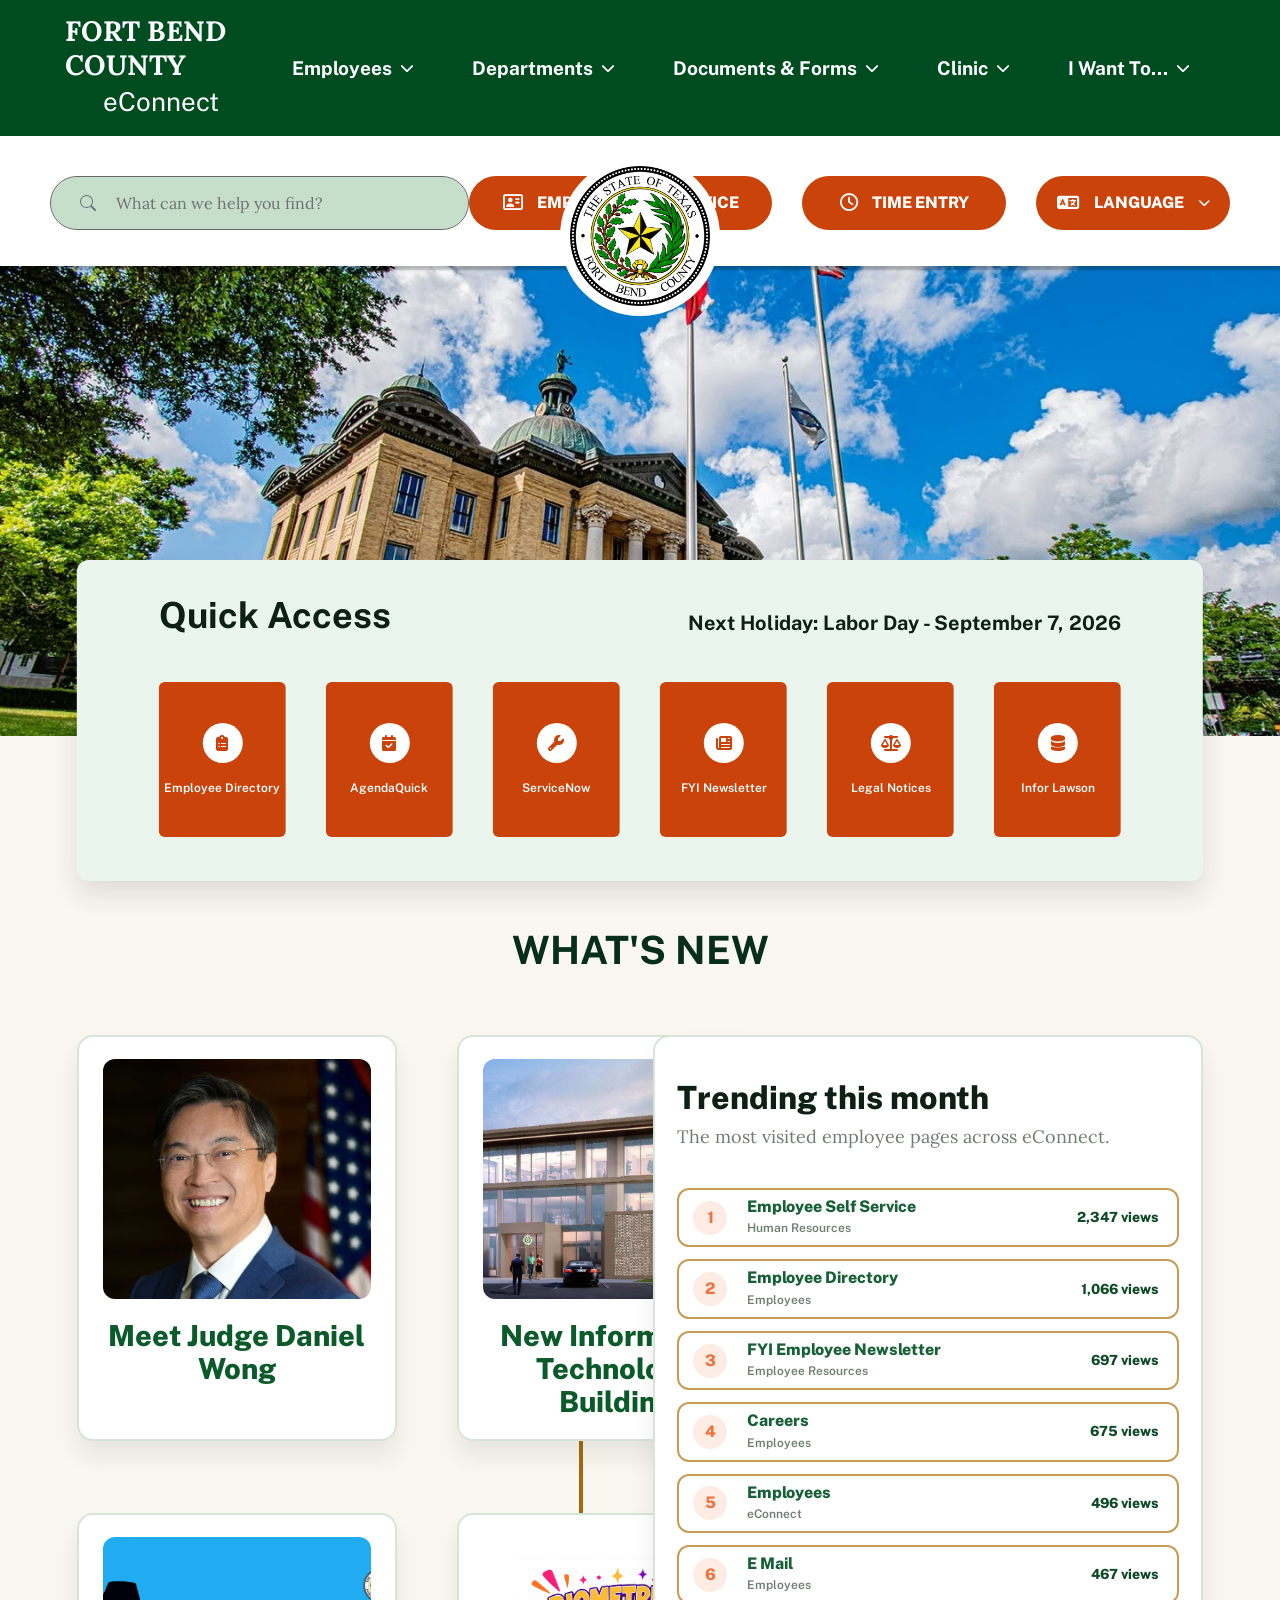
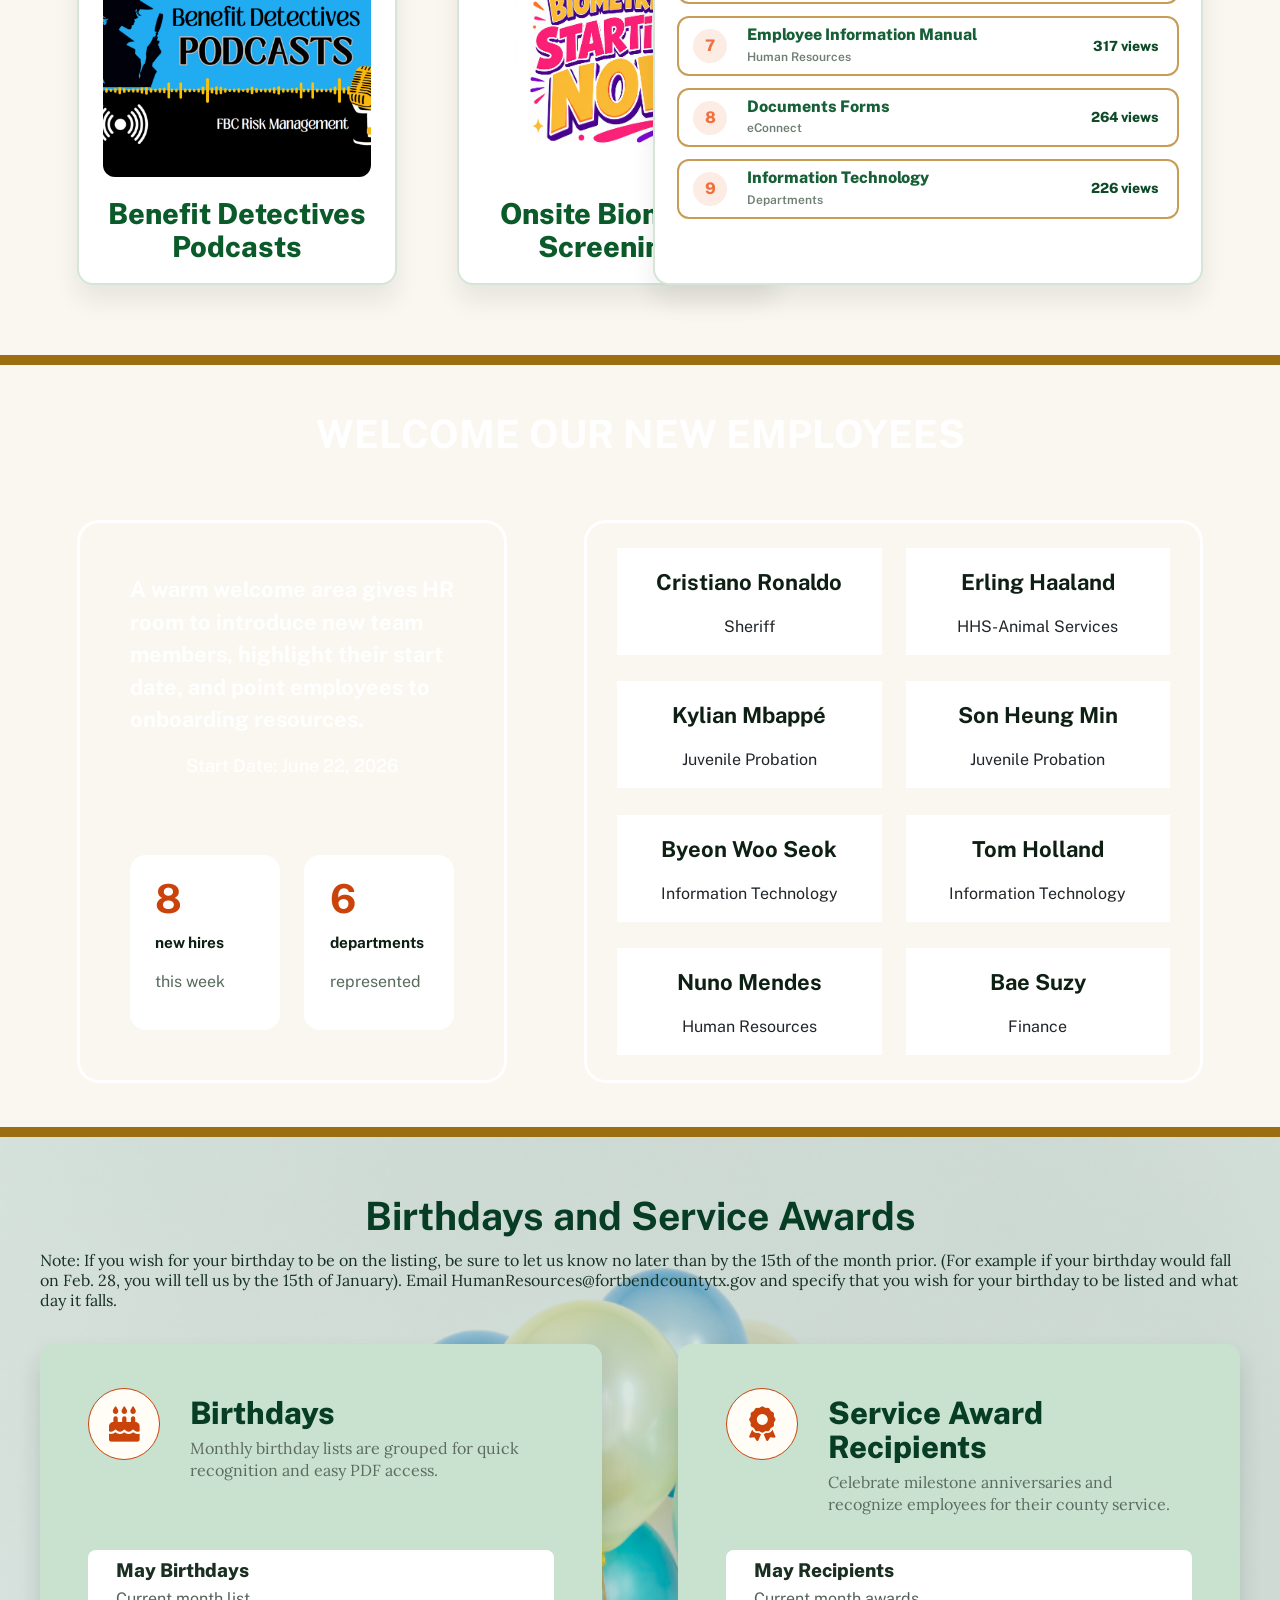
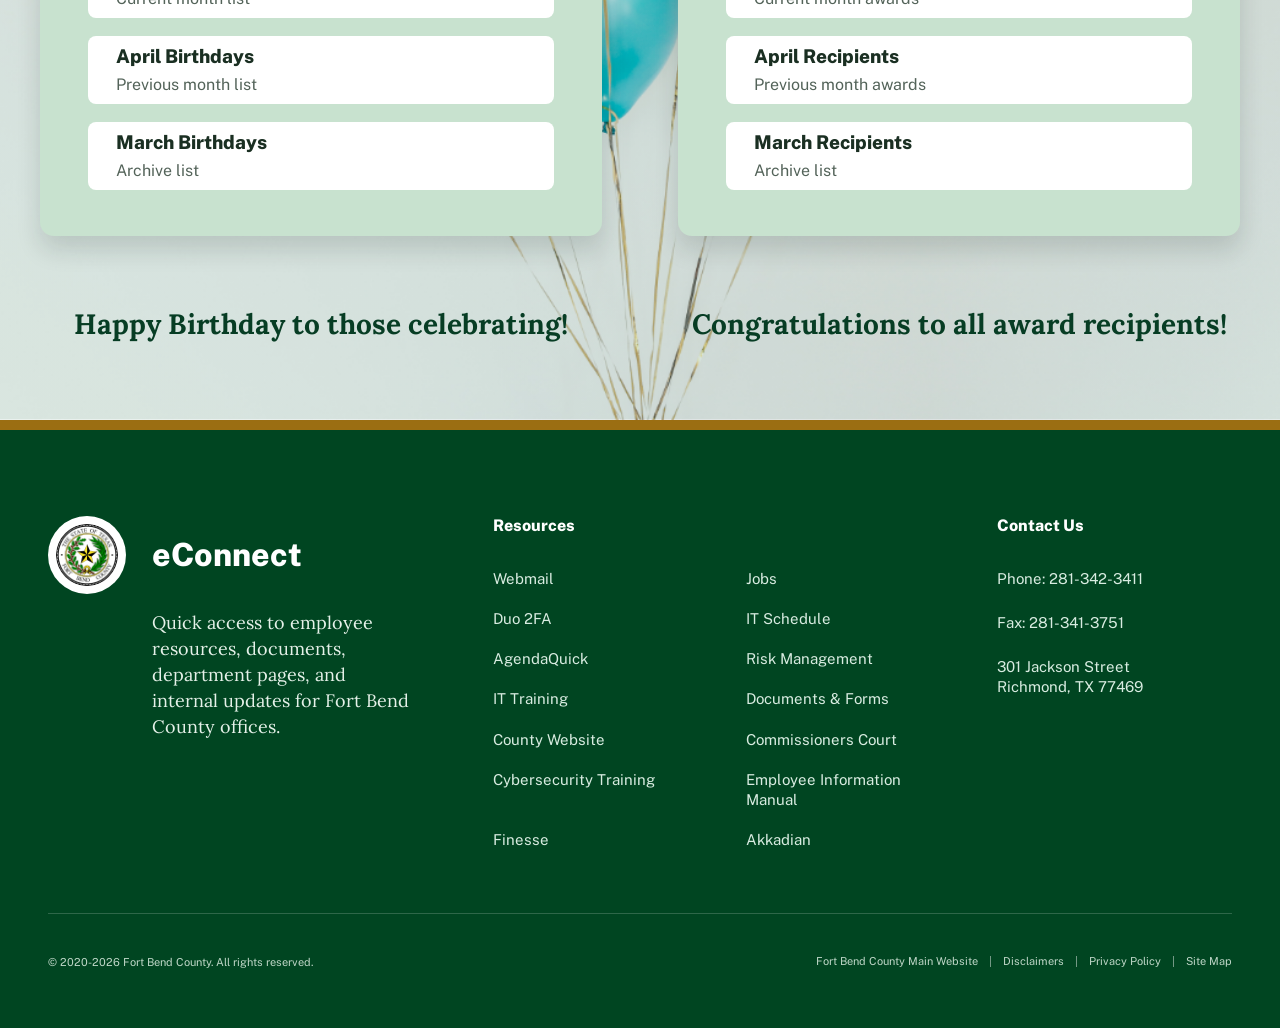
==== commit 46ebda8c: "Update next holiday to Labor Day - September 7, 2026" ====
--- a/index.html
+++ b/index.html
@@ -26,8 +26,12 @@
 <body>
   <div class="header">
     <div class="title">
-      <h2 id="fortbend"><a href="./index.html">FORT BEND COUNTY</a></h2>
-      <p id="econnect"><a href="./index.html">eConnect</a></p>
+      <a href="./index.html"><img class="title-logo" src="./images/fortbendcounty-logo.png"
+          alt="Fort Bend County logo" /></a>
+      <div class="title-text">
+        <h2 id="fortbend"><a href="./index.html">FORT BEND COUNTY</a></h2>
+        <p id="econnect"><a href="./index.html">eConnect</a></p>
+      </div>
     </div>
 
     <button class="nav-toggle" id="navToggle" type="button" aria-label="Toggle navigation menu" aria-expanded="false"
@@ -665,7 +669,7 @@
     <div class="quick-access-container">
       <div class="access-infor">
         <p class="quick-access">Quick Access</p>
-        <p class="next-holiday">Next Holiday: Independence Day - July 3</p>
+        <p class="next-holiday">Next Holiday: Labor Day - September 7, 2026</p>
       </div>
 
       <div class="buttons-container">
@@ -999,9 +1003,13 @@
         </p>
       </div>
 
-      <nav class="site-footer_resources" aria-label="Footer resources">
-        <h3>Resources</h3>
-        <div class="site-footer_links">
+      <nav class="site-footer_resources site-footer_accordion" aria-label="Footer resources">
+        <button type="button" class="site-footer_accordion-toggle" aria-expanded="false"
+          aria-controls="footer-resources-panel">
+          <h3>Resources</h3>
+          <i class="fa-solid fa-chevron-down" aria-hidden="true"></i>
+        </button>
+        <div class="site-footer_links" id="footer-resources-panel">
           <a href="#">Webmail</a>
           <a href="#">Jobs</a>
           <a href="#">Duo 2FA</a>
@@ -1021,11 +1029,17 @@
         </div>
       </nav>
 
-      <div class="site-footer_contact">
-        <h3>Contact Us</h3>
-        <p>Phone: 281-342-3411</p>
-        <p>Fax: 281-341-3751</p>
-        <p>301 Jackson Street<br />Richmond, TX 77469</p>
+      <div class="site-footer_contact site-footer_accordion">
+        <button type="button" class="site-footer_accordion-toggle" aria-expanded="false"
+          aria-controls="footer-contact-panel">
+          <h3>Contact Us</h3>
+          <i class="fa-solid fa-chevron-down" aria-hidden="true"></i>
+        </button>
+        <div class="site-footer_accordion-content" id="footer-contact-panel">
+          <p>Phone: 281-342-3411</p>
+          <p>Fax: 281-341-3751</p>
+          <p>301 Jackson Street<br />Richmond, TX 77469</p>
+        </div>
       </div>
     </div>
 
@@ -1043,4 +1057,4 @@
   <script src="./script.js"></script>
 </body>
 
-</html>+</html>
--- a/style.css
+++ b/style.css
@@ -33,6 +33,10 @@
 .title {
     padding: 15px;
     cursor: pointer;
+}
+
+.title-logo {
+    display: none;
 }
 
 .title a {
@@ -1187,9 +1191,22 @@
     padding-right: 0;
 }
 
-/* =========================================================
-   Click-to-open support (mobile/touch + keyboard, all sizes)
-   ========================================================= */
+.site-footer_accordion-toggle {
+    display: block;
+    width: 100%;
+    background: none;
+    border: none;
+    margin: 0;
+    padding: 0;
+    font: inherit;
+    color: inherit;
+    text-align: left;
+    cursor: auto;
+}
+
+.site-footer_accordion-toggle i {
+    display: none;
+}
 
 .nav-toggle {
     display: none;
@@ -1320,7 +1337,7 @@
         min-height: auto;
         flex-wrap: wrap;
         justify-content: center;
-        padding: 20px 20px 90px;
+        padding: 20px;
         gap: 18px;
         row-gap: 18px;
     }
@@ -1331,27 +1348,6 @@
         max-width: 520px;
         min-width: 0;
         margin-top: 0;
-    }
-
-    .center-logo {
-        position: relative;
-        order: 1;
-        left: auto;
-        top: auto;
-        transform: none;
-        width: 110px;
-        height: 110px;
-        margin: 0 auto;
-    }
-
-    .logo {
-        width: 96px;
-        height: 96px;
-    }
-
-    .seal-bar {
-        width: 110px;
-        height: 110px;
     }
 
     .heading-buttons {
@@ -1391,7 +1387,31 @@
     }
 
     .title {
+        display: flex;
+        align-items: center;
+        gap: 12px;
         padding: 10px 20px;
+    }
+
+    .title-logo {
+        display: block;
+        width: 64px;
+        height: 64px;
+        flex: 0 0 auto;
+        padding: 8px;
+        background-color: #ffffff;
+        border-radius: 50%;
+        object-fit: contain;
+    }
+
+    #fortbend,
+    #econnect {
+        margin-left: 0;
+        text-align: left;
+    }
+
+    .center-logo {
+        display: none;
     }
 
     .nav-toggle {
@@ -1434,6 +1454,31 @@
         font-size: 18px;
     }
 
+    .navigation .heading-buttons {
+        order: initial;
+        width: 100%;
+        flex-direction: column;
+        align-items: stretch;
+        flex-wrap: nowrap;
+        gap: 12px;
+        margin: 0;
+        padding: 20px 24px;
+        border-top: 1px solid rgba(255, 255, 255, 0.12);
+    }
+
+    .navigation .self-service,
+    .navigation .time-entry,
+    .navigation .language {
+        width: 100%;
+        max-width: none;
+        height: 48px;
+        justify-content: center;
+    }
+
+    .navigation .language-dropdown {
+        width: 100%;
+    }
+
     .nav-item:hover .mega-menu,
     .nav-item:focus-within .mega-menu {
         display: none;
@@ -1502,12 +1547,12 @@
     }
 
     #fortbend {
-        margin-left: 20px;
+        margin-left: 0;
         font-size: 19px;
     }
 
     #econnect {
-        margin-left: 20px;
+        margin-left: 0;
         font-size: 15px;
     }
 
@@ -1636,6 +1681,9 @@
 
     .birthdays-awards {
         padding: 44px 20px 56px;
+        background-image:
+            linear-gradient(rgba(244, 242, 231, 0.8), rgba(244, 242, 231, 0.8)),
+            url("./images/Untitled design.png");
     }
 
     .birthdays-awards_title {
@@ -1689,6 +1737,47 @@
     .site-footer_legal {
         flex-wrap: wrap;
         gap: 4px 0;
+    }
+
+    .site-footer_accordion-toggle {
+        display: flex;
+        align-items: center;
+        justify-content: space-between;
+        width: 100%;
+        background: none;
+        border: none;
+        padding: 0;
+        margin: 0 0 16px;
+        color: #ffffff;
+        text-align: left;
+        cursor: pointer;
+    }
+
+    .site-footer_accordion-toggle h3 {
+        margin: 0;
+    }
+
+    .site-footer_accordion-toggle i {
+        display: block;
+        color: #D8ECE1;
+        font-size: 14px;
+        transition: transform 0.2s ease;
+    }
+
+    .site-footer_accordion.open .site-footer_accordion-toggle i {
+        transform: rotate(180deg);
+    }
+
+    .site-footer_links,
+    .site-footer_accordion-content {
+        overflow: hidden;
+        max-height: 0;
+        transition: max-height 0.25s ease;
+    }
+
+    .site-footer_accordion.open .site-footer_links,
+    .site-footer_accordion.open .site-footer_accordion-content {
+        max-height: 600px;
     }
 }
 
@@ -1698,15 +1787,19 @@
 @media (max-width: 480px) {
     .title {
         padding: 8px 14px;
+        gap: 10px;
+    }
+
+    .title-logo {
+        width: 50px;
+        height: 50px;
     }
 
     #fortbend {
-        margin-left: 10px;
         font-size: 16px;
     }
 
     #econnect {
-        margin-left: 10px;
         font-size: 13px;
     }
 
@@ -1715,7 +1808,7 @@
     }
 
     .header2 {
-        padding: 16px 14px 90px;
+        padding: 16px 14px;
     }
 
     .heading-buttons {
@@ -1788,4 +1881,4 @@
     .site-footer_links {
         grid-template-columns: 1fr;
     }
-}+}
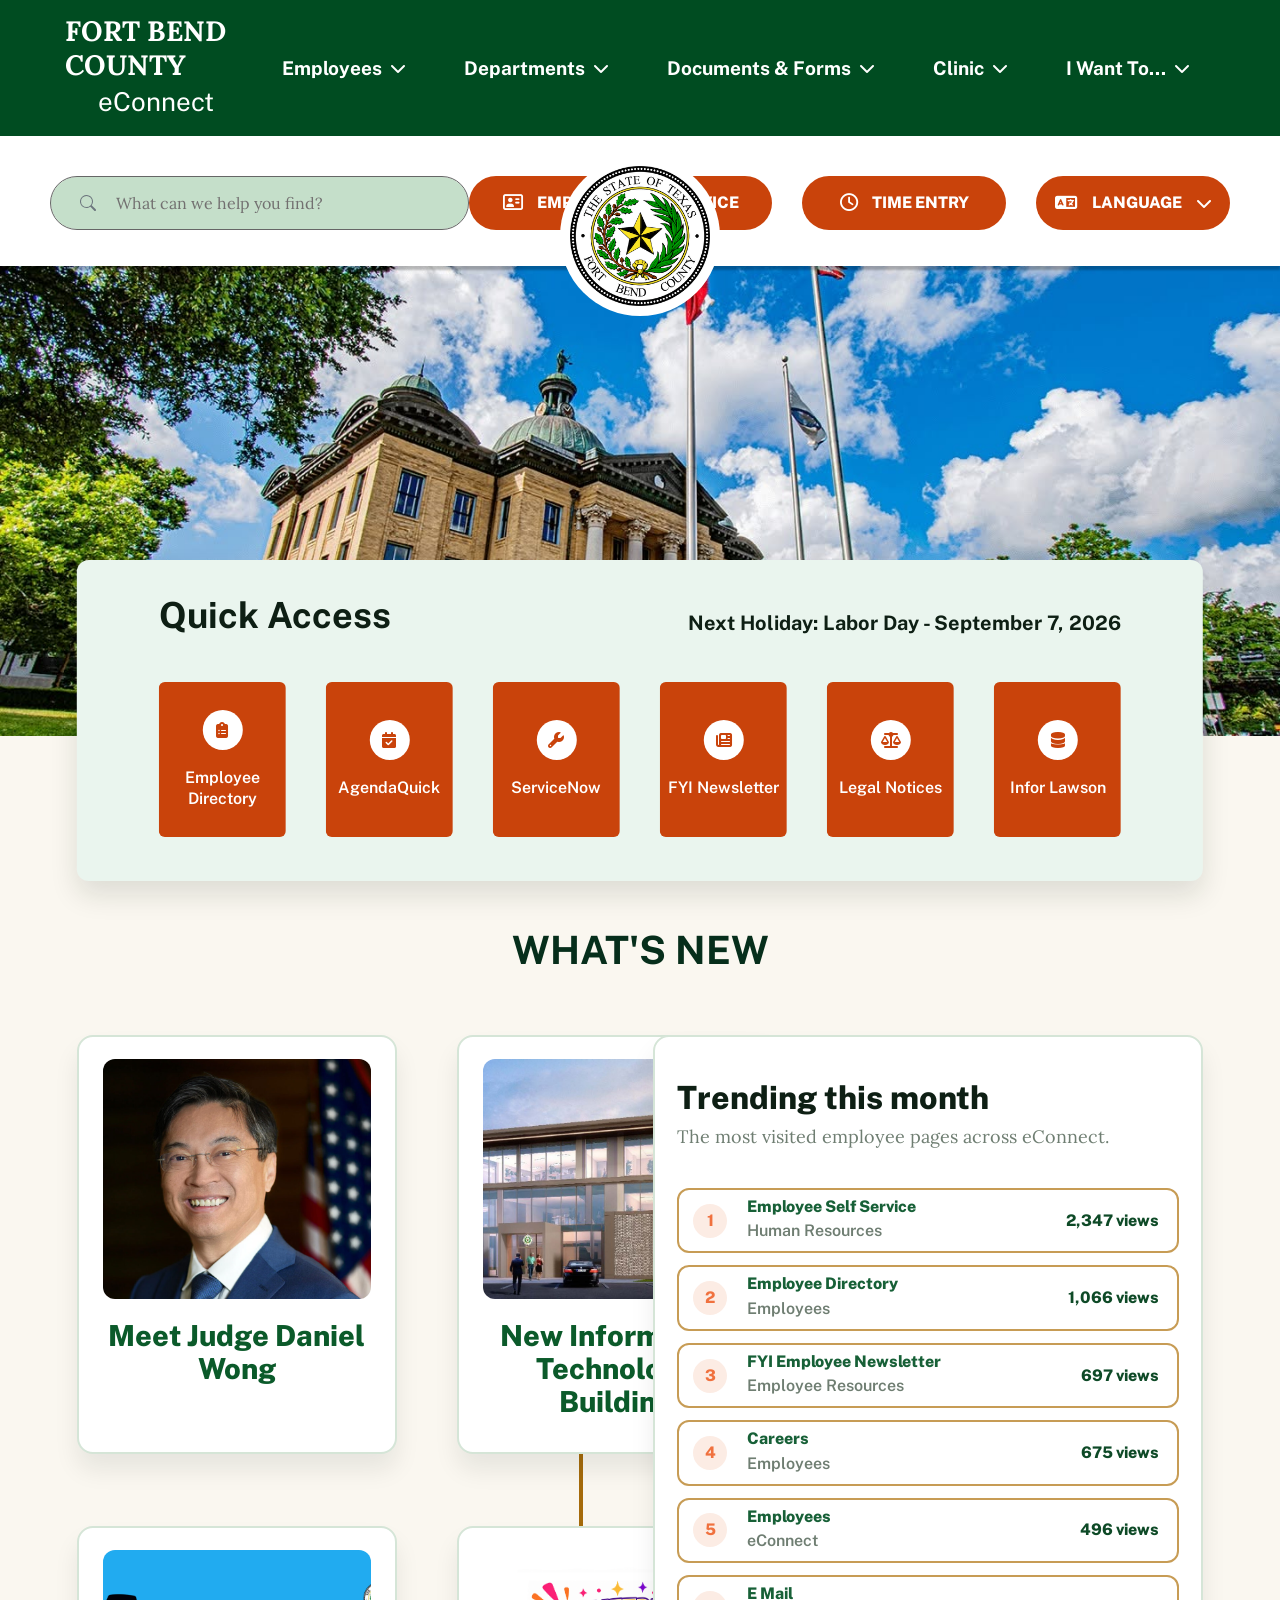
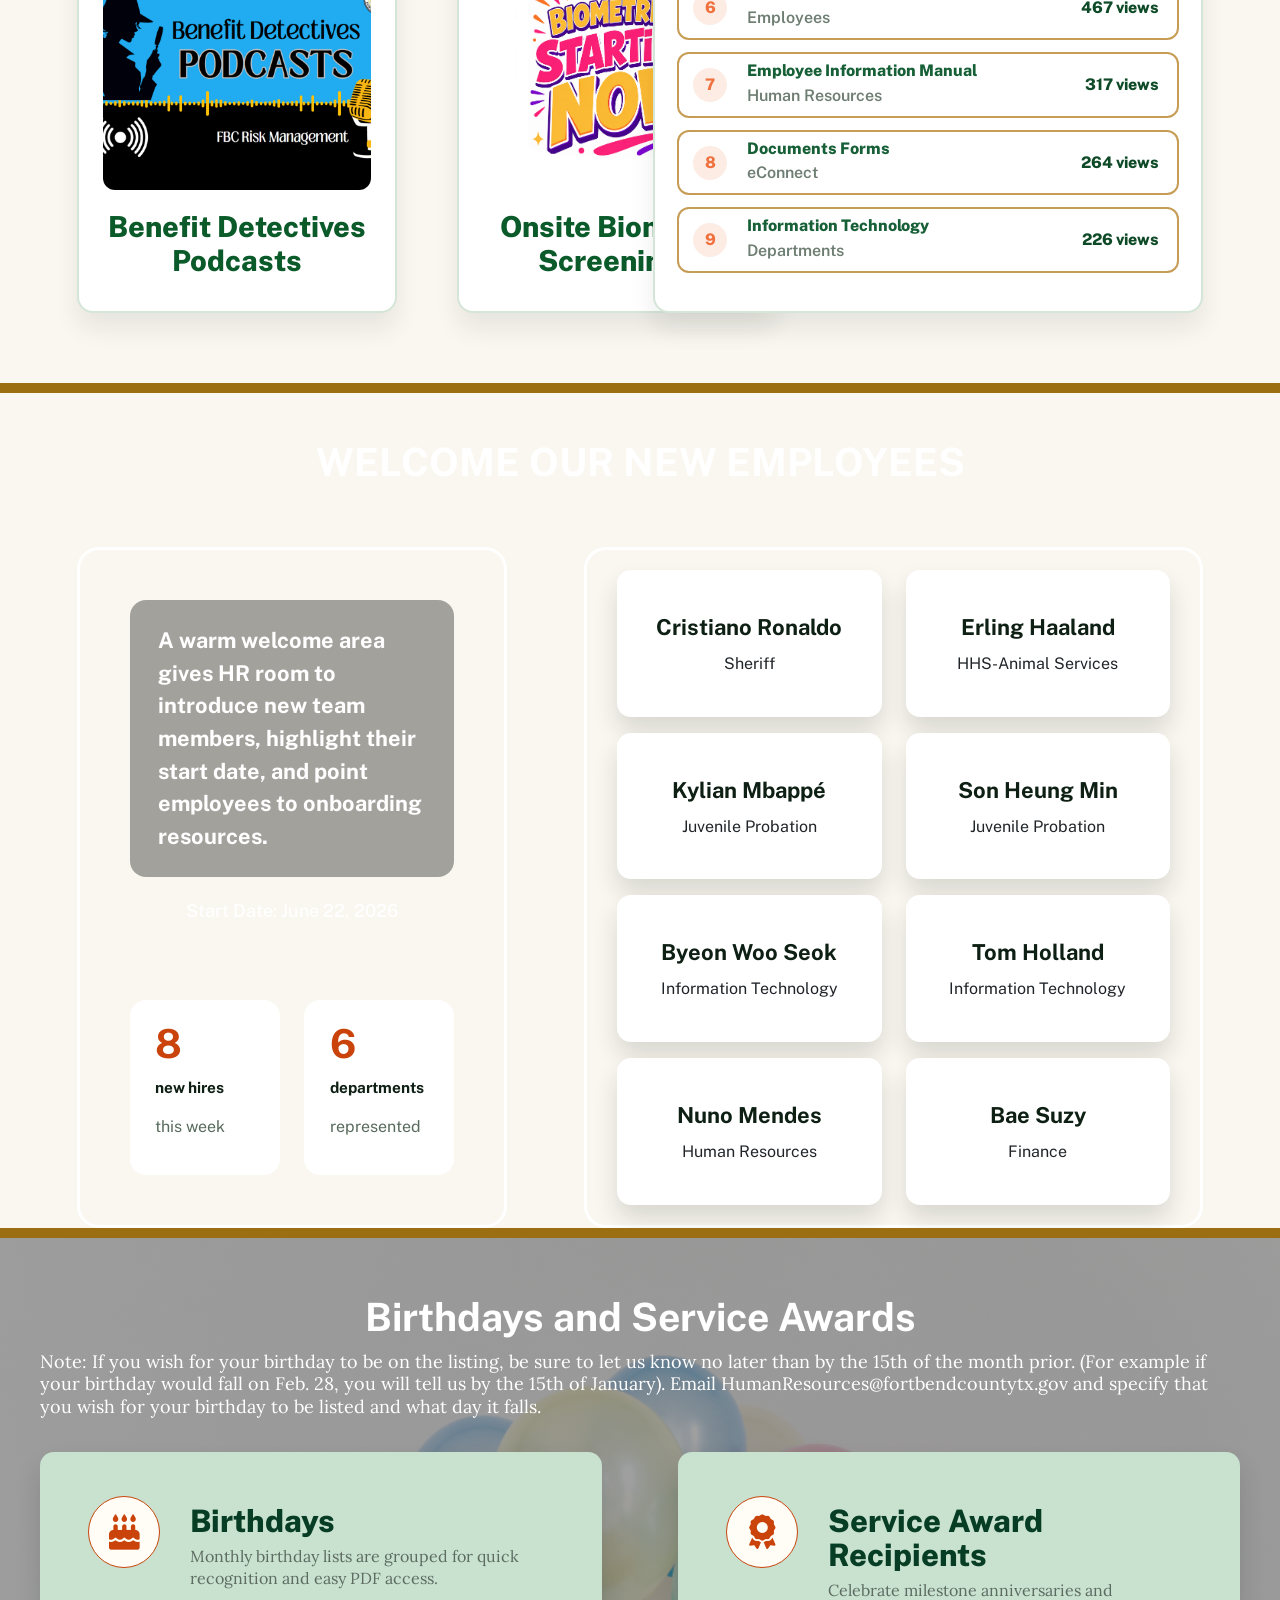
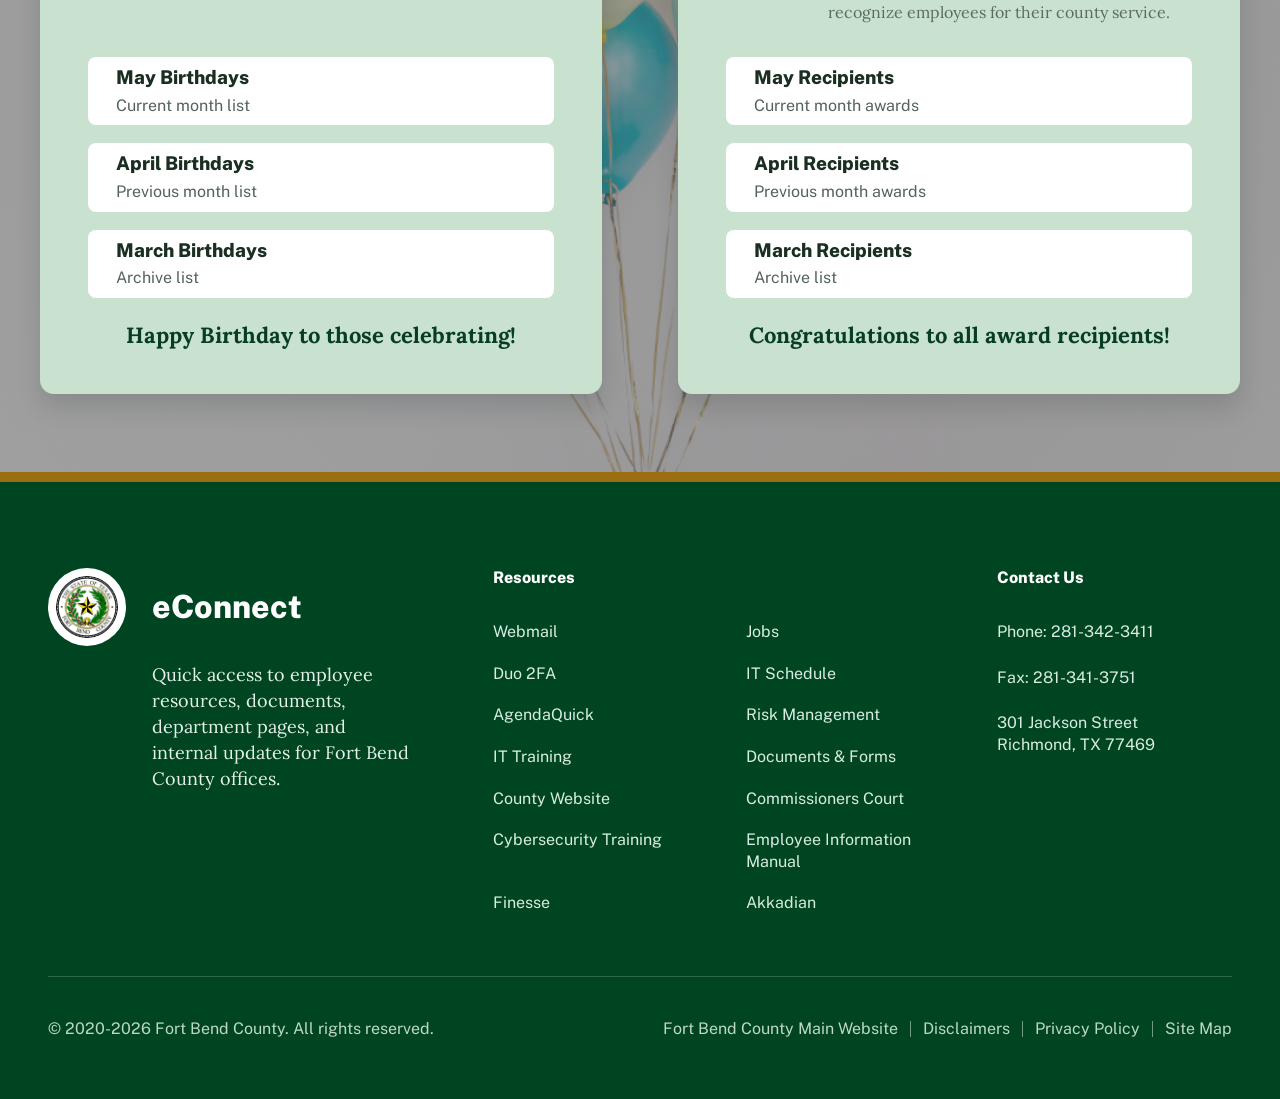
==== commit 0a3a44c8: "Add files via upload" ====
--- a/index.html
+++ b/index.html
@@ -140,7 +140,7 @@
                 Security &amp; Emergency Management</a>
             </div>
             <div class="mega-menu_column">
-              <a href="https://econnect.fortbendcountytx.gov/departments/human-resources/">Human Resources</a>
+              <a href="./humanResources.html">Human Resources</a>
               <a href="./informationTechnology.html">Information Technology</a>
               <a href="https://econnect.fortbendcountytx.gov/departments/mail-center/">Mail Center</a>
               <a href="https://econnect.fortbendcountytx.gov/departments/purchasing/">Purchasing</a>
@@ -948,6 +948,8 @@
             <small>Archive list</small>
           </a>
         </div>
+
+        <p class="birthdays-awards_message">Happy Birthday to those celebrating!</p>
       </article>
 
       <article class="birthdays-awards_card">
@@ -981,12 +983,9 @@
             <small>Archive list</small>
           </a>
         </div>
+
+        <p class="birthdays-awards_message">Congratulations to all award recipients!</p>
       </article>
-    </div>
-
-    <div class="birthdays-awards_footer">
-      <p>Happy Birthday to those celebrating!</p>
-      <p>Congratulations to all award recipients!</p>
     </div>
   </section>
 
@@ -1054,7 +1053,11 @@
     </div>
   </footer>
 
+  <button type="button" id="backToTop" class="back-to-top" aria-label="Back to top">
+    <i class="fa-solid fa-arrow-up" aria-hidden="true"></i>
+  </button>
+
   <script src="./script.js"></script>
 </body>
 
-</html>
+</html>
--- a/style.css
+++ b/style.css
@@ -100,7 +100,7 @@
 }
 
 .nav-link i {
-    font-size: 14px;
+    font-size: 16px;
     transition: transform 0.2s ease-out;
 }
 
@@ -287,7 +287,7 @@
 }
 
 .language-chevron {
-    font-size: 12px;
+    font-size: 16px;
     transition: transform 0.2s ease-out;
 }
 
@@ -326,7 +326,7 @@
     gap: 12px;
     padding: 8px 10px;
     color: #0E1F14;
-    font-size: 14px;
+    font-size: 16px;
     font-weight: 700;
     text-decoration: none;
     border-radius: 6px;
@@ -356,7 +356,7 @@
     font-family: "Font Awesome 6 Free";
     font-weight: 900;
     margin-left: auto;
-    font-size: 12px;
+    font-size: 16px;
     color: #C9430B;
 }
 
@@ -370,7 +370,7 @@
     padding: 12px 18px;
     background-color: #0E1F14;
     color: #FFFFFF;
-    font-size: 14px;
+    font-size: 16px;
     font-weight: 600;
     border-radius: 8px;
     box-shadow: 0 14px 26px rgba(14, 31, 20, 0.24);
@@ -528,7 +528,7 @@
 }
 
 .button-label {
-    font-size: 12px;
+    font-size: 16px;
     font-weight: 600;
     text-align: center;
     line-height: 1.3;
@@ -727,14 +727,14 @@
 
 .trending_category {
     color: #6F7E72;
-    font-size: 12px;
+    font-size: 16px;
     font-weight: 600;
     margin: 0;
 }
 
 .trending_views {
     color: #0E4A27;
-    font-size: 14px;
+    font-size: 16px;
     font-weight: 800;
     white-space: nowrap;
     margin: 0;
@@ -859,6 +859,10 @@
 .welcome-description {
     font-weight: bold;
     font-size: clamp(18px, 1.7vw, 24px);
+    background-color: rgba(0, 0, 0, 0.35);
+    border-radius: 16px;
+    padding: 24px 28px;
+    margin: 0 0 20px;
 }
 
 .start-date {
@@ -916,19 +920,27 @@
 .employee-card {
     background-color: #ffffff;
     width: min(100%, 293px);
+    height: 100%;
     min-height: 94px;
     text-align: center;
-    padding-top: 18px;
+    padding: 18px 20px;
+    border-radius: 14px;
+    box-shadow: 0 14px 25px rgba(14, 31, 20, 0.14);
+    display: flex;
+    flex-direction: column;
+    justify-content: center;
 }
 
 .employee-name {
     font-weight: bold;
     font-size: 22px;
     color: #0E1F14;
+    margin: 0 0 8px;
 }
 
 .employee-department {
     font-size: 16px;
+    margin: 0;
 }
 
 .birthdays-awards {
@@ -937,7 +949,7 @@
     padding: 58px 40px 78px;
     background-color: #F4F2E7;
     background-image:
-        linear-gradient(rgba(0, 84, 43, 0.15), rgba(0, 84, 43, 0.15)),
+        linear-gradient(rgba(80, 80, 80, 0.55), rgba(80, 80, 80, 0.55)),
         url("./images/Untitled design.png");
     background-repeat: no-repeat;
     background-position: center;
@@ -947,7 +959,7 @@
 }
 
 .birthdays-awards_title {
-    color: #073D24;
+    color: #FFFFFF;
     font-size: 39px;
     font-weight: bold;
     line-height: 1.1;
@@ -956,9 +968,9 @@
 }
 
 .birthdays-awards_note {
-    color: #173124;
+    color: #FFFFFF;
     font-family: "Lora", serif;
-    font-size: 16px;
+    font-size: 18px;
     line-height: 1.25;
     margin: 0 auto 34px;
     max-width: 1720px;
@@ -1061,21 +1073,13 @@
     margin-top: 8px;
 }
 
-.birthdays-awards_footer {
-    display: grid;
-    grid-template-columns: repeat(2, minmax(0, 1fr));
-    gap: clamp(52px, 6vw, 130px);
-    width: min(100%, 1720px);
-    margin: 72px auto 0;
-}
-
-.birthdays-awards_footer p {
+.birthdays-awards_message {
     color: #073D24;
     font-family: "Lora", serif;
-    font-size: 28px;
+    font-size: 22px;
     font-weight: 800;
     line-height: 1.2;
-    margin: 0;
+    margin: 24px 0 0;
     text-align: center;
 }
 
@@ -1143,7 +1147,7 @@
 .site-footer a,
 .site-footer_contact p {
     color: #D8ECE1;
-    font-size: 15px;
+    font-size: 16px;
     line-height: 1.35;
     text-decoration: none;
 }
@@ -1169,7 +1173,7 @@
 
 .site-footer_bottom p {
     color: #BFD7C8;
-    font-size: 11px;
+    font-size: 16px;
     margin: 0;
 }
 
@@ -1180,7 +1184,7 @@
 
 .site-footer_legal a {
     color: #BFD7C8;
-    font-size: 11px;
+    font-size: 16px;
     line-height: 1;
     padding: 0 12px;
     border-right: 1px solid rgba(255, 255, 255, 0.45);
@@ -1536,14 +1540,9 @@
         padding: 50px 0 60px;
     }
 
-    .birthdays-awards_cards,
-    .birthdays-awards_footer {
+    .birthdays-awards_cards {
         grid-template-columns: 1fr;
         gap: 32px;
-    }
-
-    .birthdays-awards_footer {
-        margin-top: 48px;
     }
 
     #fortbend {
@@ -1553,7 +1552,7 @@
 
     #econnect {
         margin-left: 0;
-        font-size: 15px;
+        font-size: 16px;
     }
 
     .search-wrapper {
@@ -1563,7 +1562,7 @@
     #search-input {
         height: 48px;
         padding: 12px 24px 12px 55px;
-        font-size: 15px;
+        font-size: 16px;
     }
 
     .heading-buttons {
@@ -1580,7 +1579,7 @@
     .self-service span,
     .time-entry span,
     .language span {
-        font-size: 13px;
+        font-size: 16px;
     }
 
     .main-image {
@@ -1603,7 +1602,7 @@
     }
 
     .button-label {
-        font-size: 11px;
+        font-size: 16px;
     }
 
     .news {
@@ -1710,7 +1709,7 @@
         font-size: 24px;
     }
 
-    .birthdays-awards_footer p {
+    .birthdays-awards_message {
         font-size: 20px;
     }
 
@@ -1760,7 +1759,7 @@
     .site-footer_accordion-toggle i {
         display: block;
         color: #D8ECE1;
-        font-size: 14px;
+        font-size: 16px;
         transition: transform 0.2s ease;
     }
 
@@ -1800,7 +1799,7 @@
     }
 
     #econnect {
-        font-size: 13px;
+        font-size: 16px;
     }
 
     .nav-toggle {
@@ -1842,7 +1841,7 @@
     }
 
     .next-holiday {
-        font-size: 14px;
+        font-size: 16px;
     }
 
     .buttons-container {
@@ -1859,7 +1858,7 @@
     .button-icon {
         width: 32px;
         height: 32px;
-        font-size: 13px;
+        font-size: 16px;
     }
 
     .news {
@@ -1881,4 +1880,46 @@
     .site-footer_links {
         grid-template-columns: 1fr;
     }
-}
+}
+.back-to-top {
+    position: fixed;
+    right: 28px;
+    bottom: 28px;
+    width: 50px;
+    height: 50px;
+    display: flex;
+    align-items: center;
+    justify-content: center;
+    background-color: #C9430B;
+    color: #ffffff;
+    border: none;
+    border-radius: 50%;
+    font-size: 20px;
+    cursor: pointer;
+    box-shadow: 0 10px 20px rgba(0, 0, 0, 0.25);
+    opacity: 0;
+    visibility: hidden;
+    transform: translateY(12px);
+    transition: opacity 0.25s ease-out, transform 0.25s ease-out, visibility 0.25s;
+    z-index: 999;
+}
+
+.back-to-top:hover {
+    background-color: #A8380A;
+}
+
+.back-to-top.visible {
+    opacity: 1;
+    visibility: visible;
+    transform: translateY(0);
+}
+
+@media (max-width: 600px) {
+    .back-to-top {
+        right: 16px;
+        bottom: 16px;
+        width: 44px;
+        height: 44px;
+        font-size: 17px;
+    }
+}
